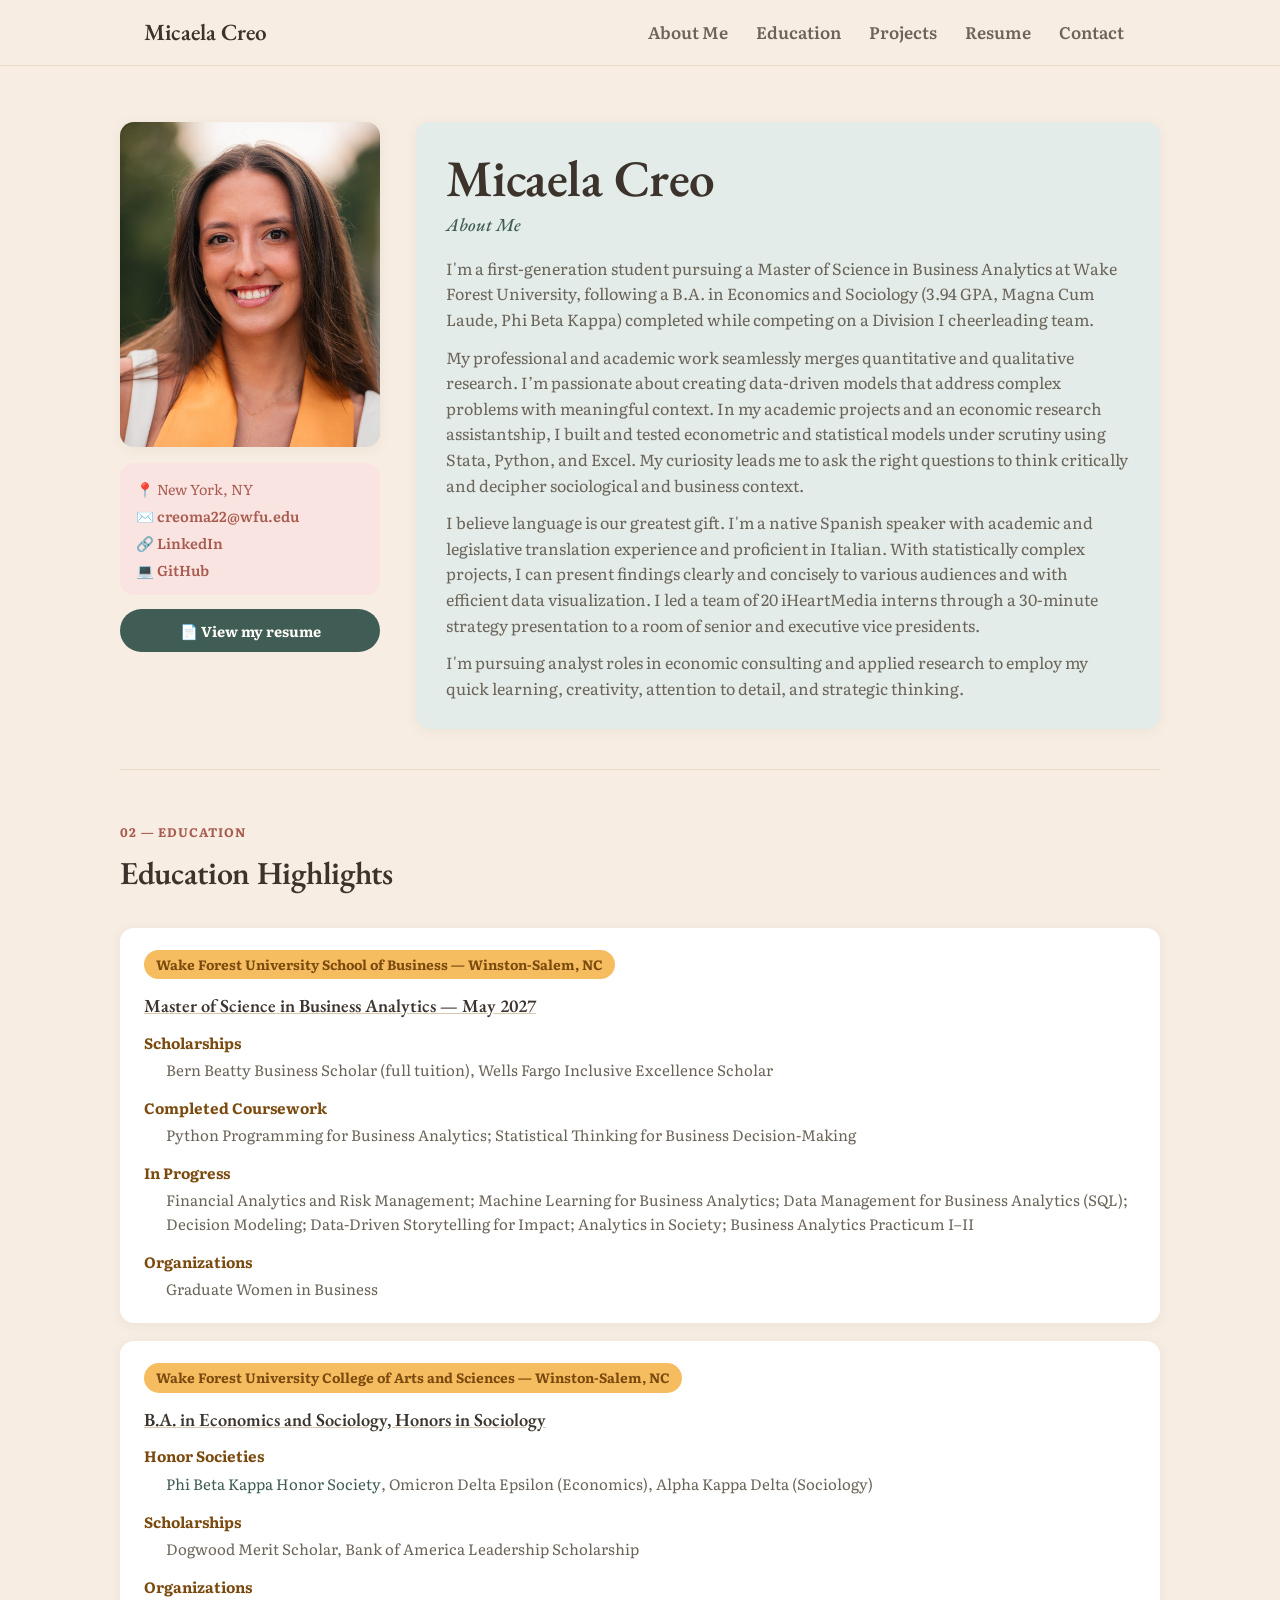
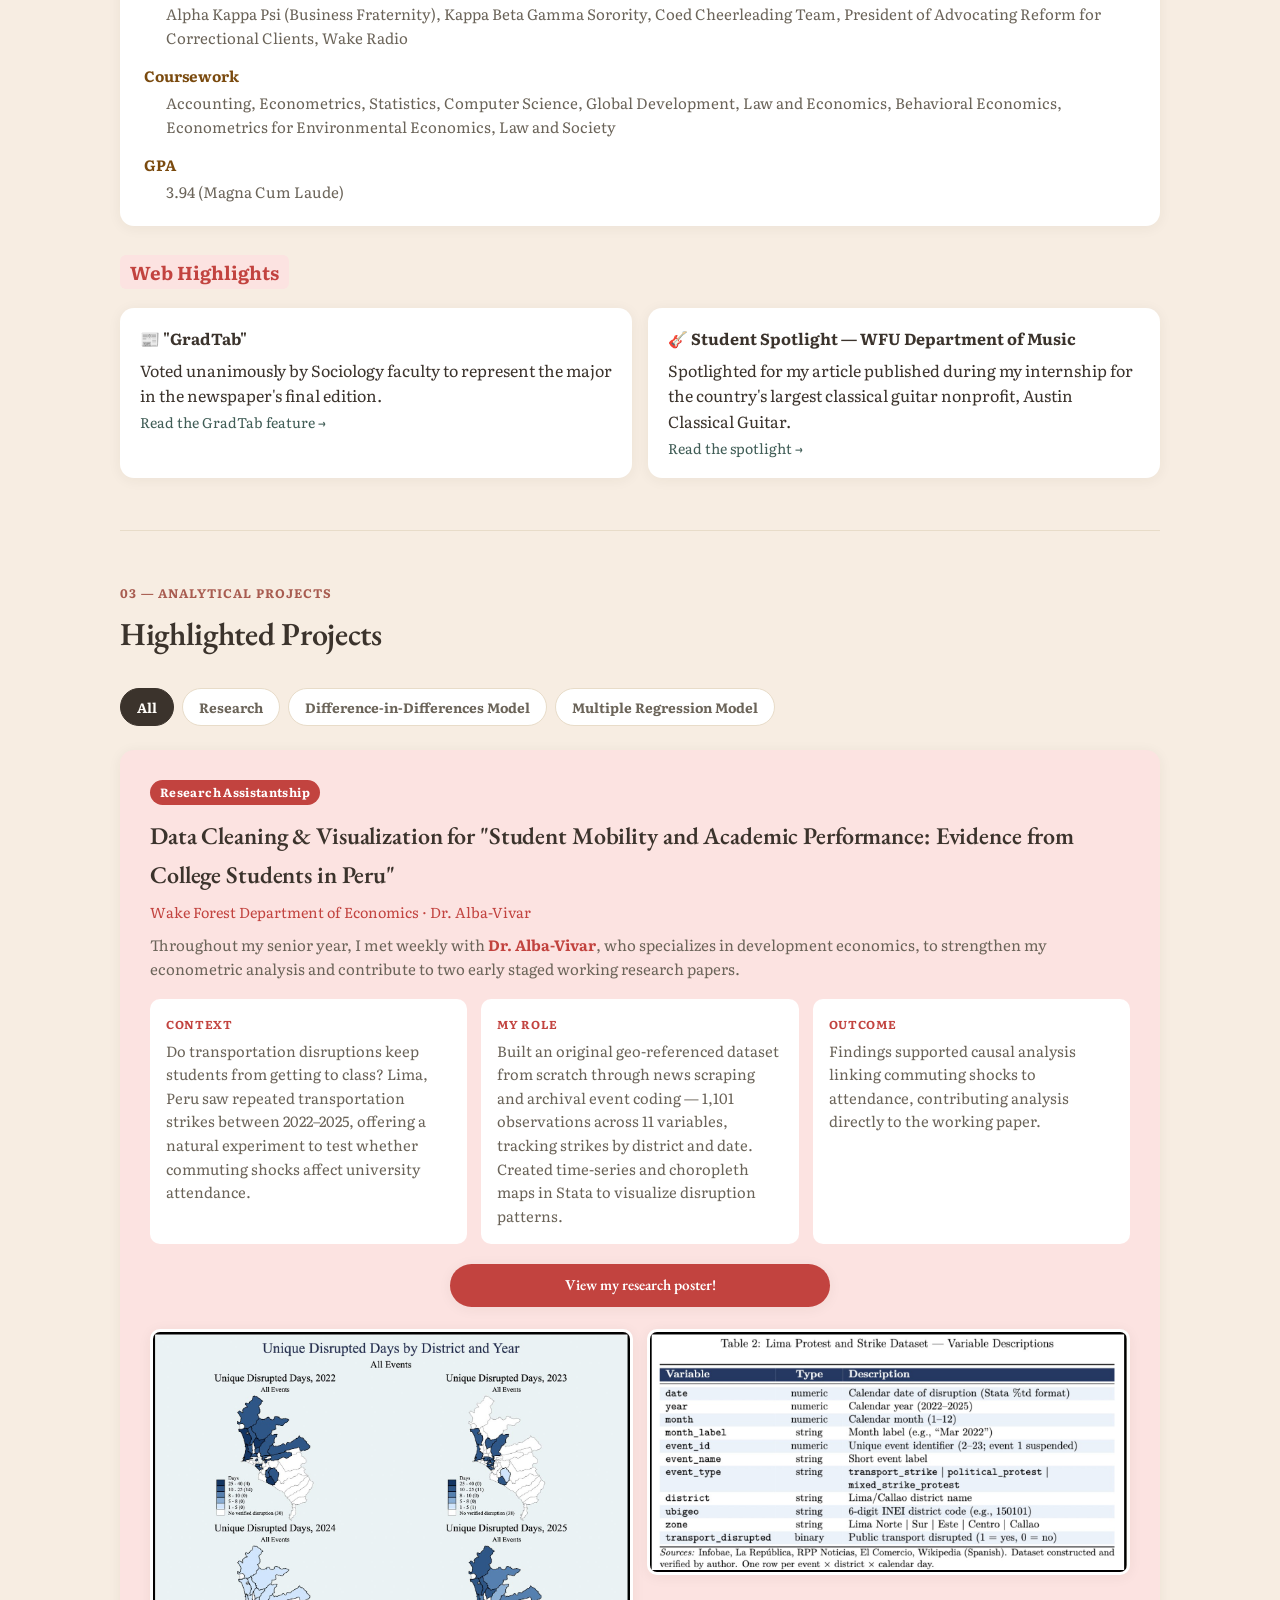
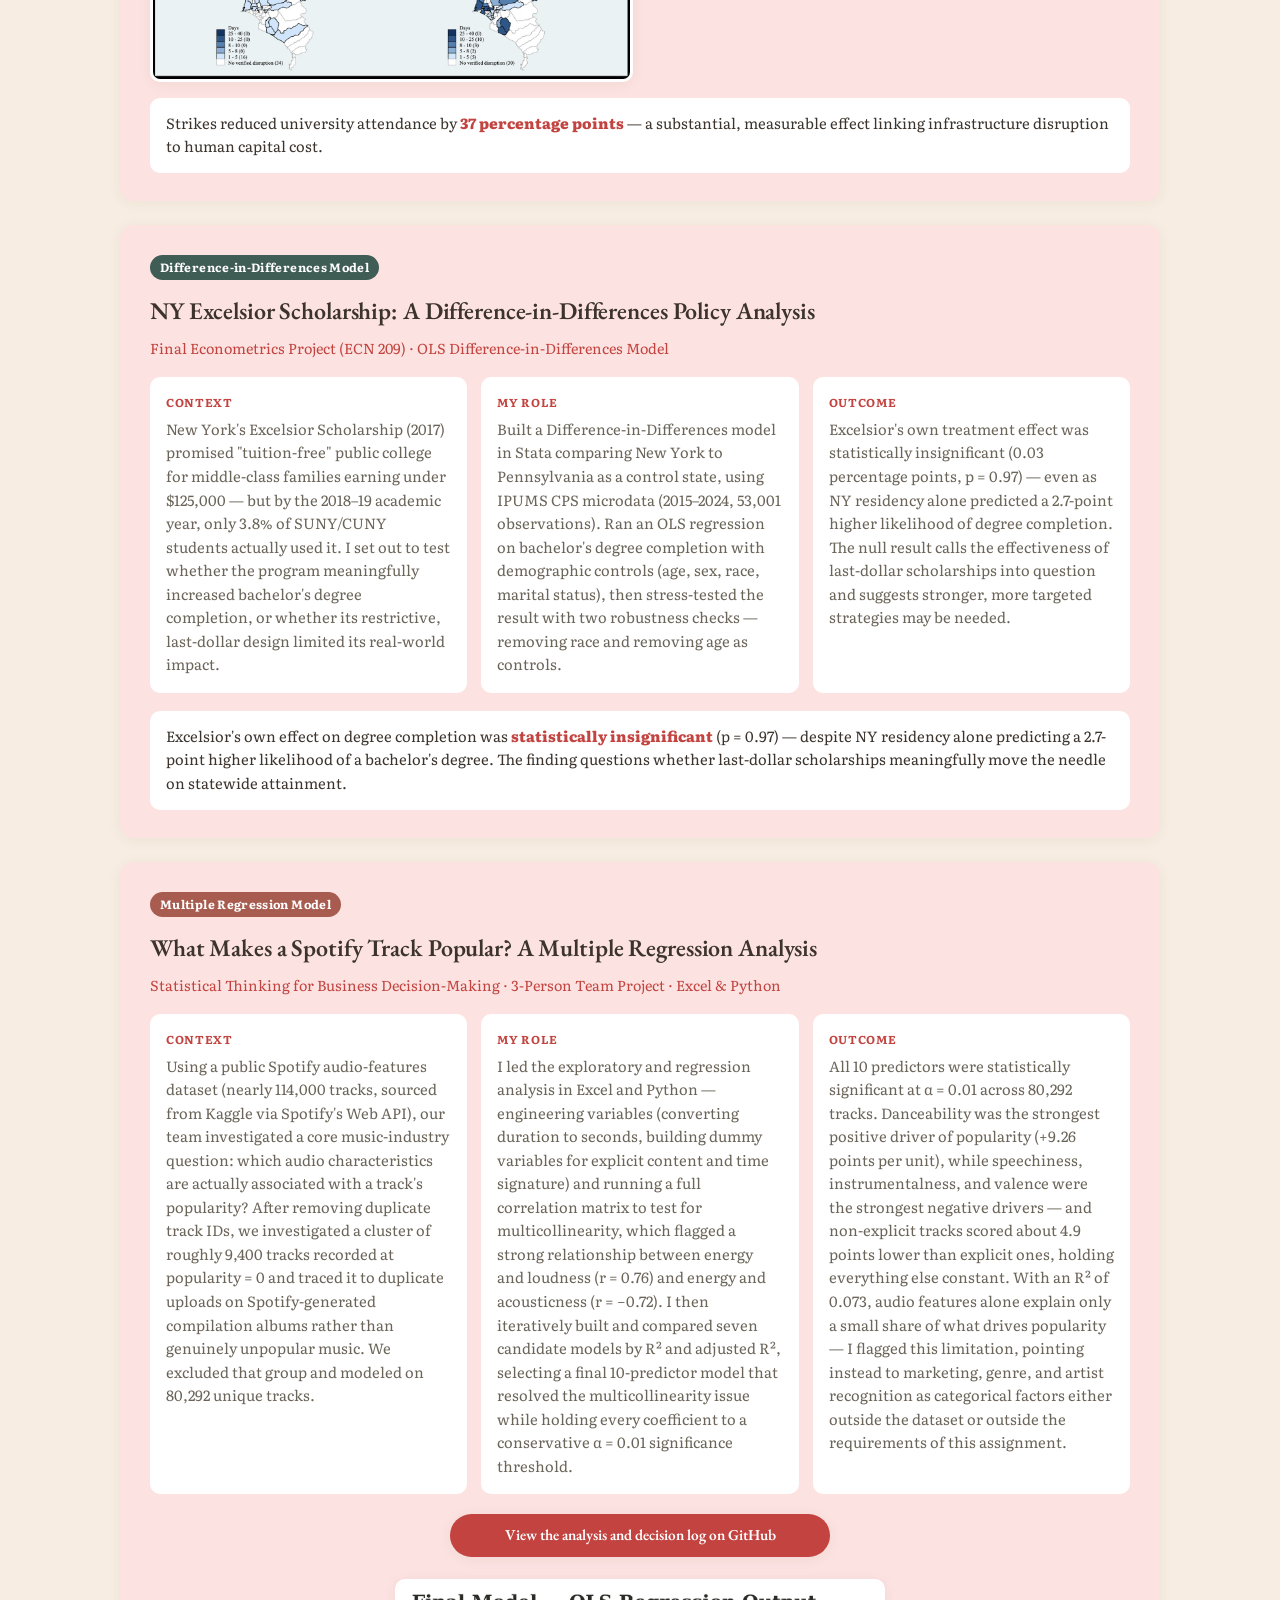
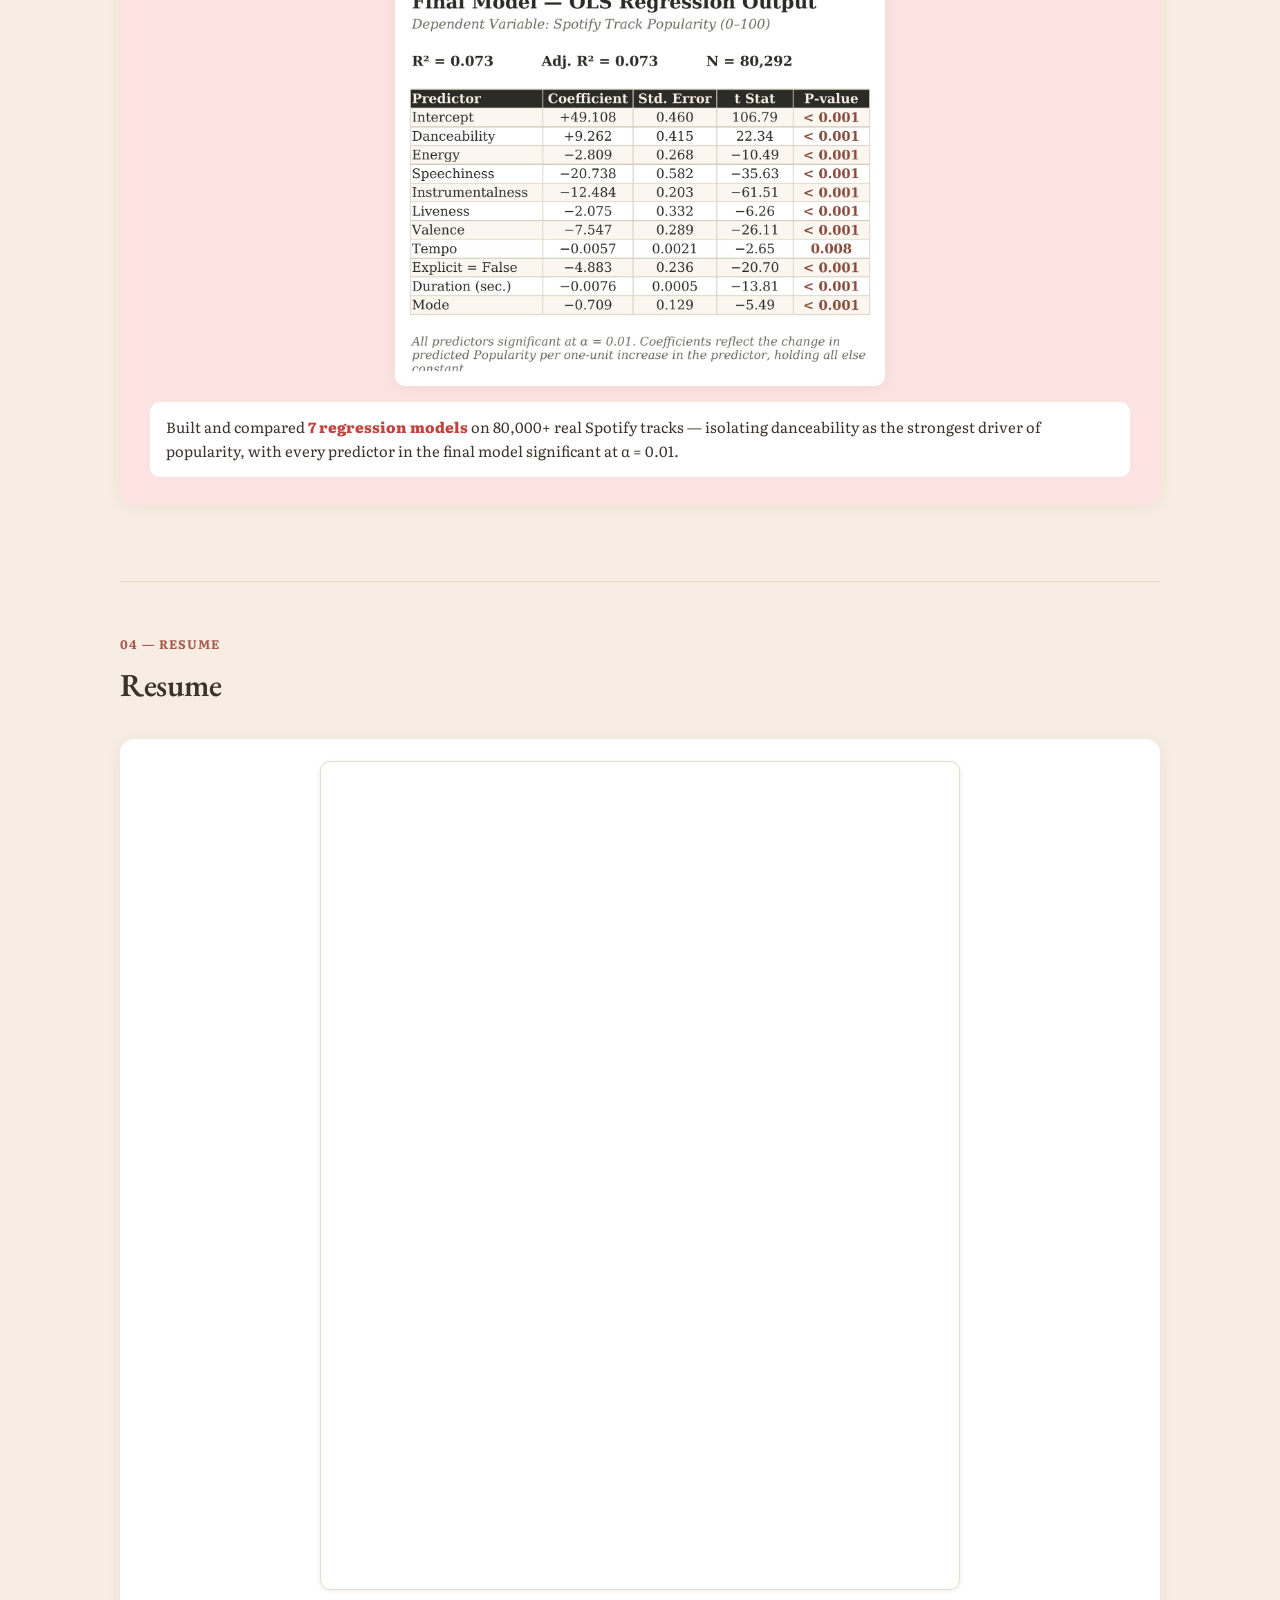
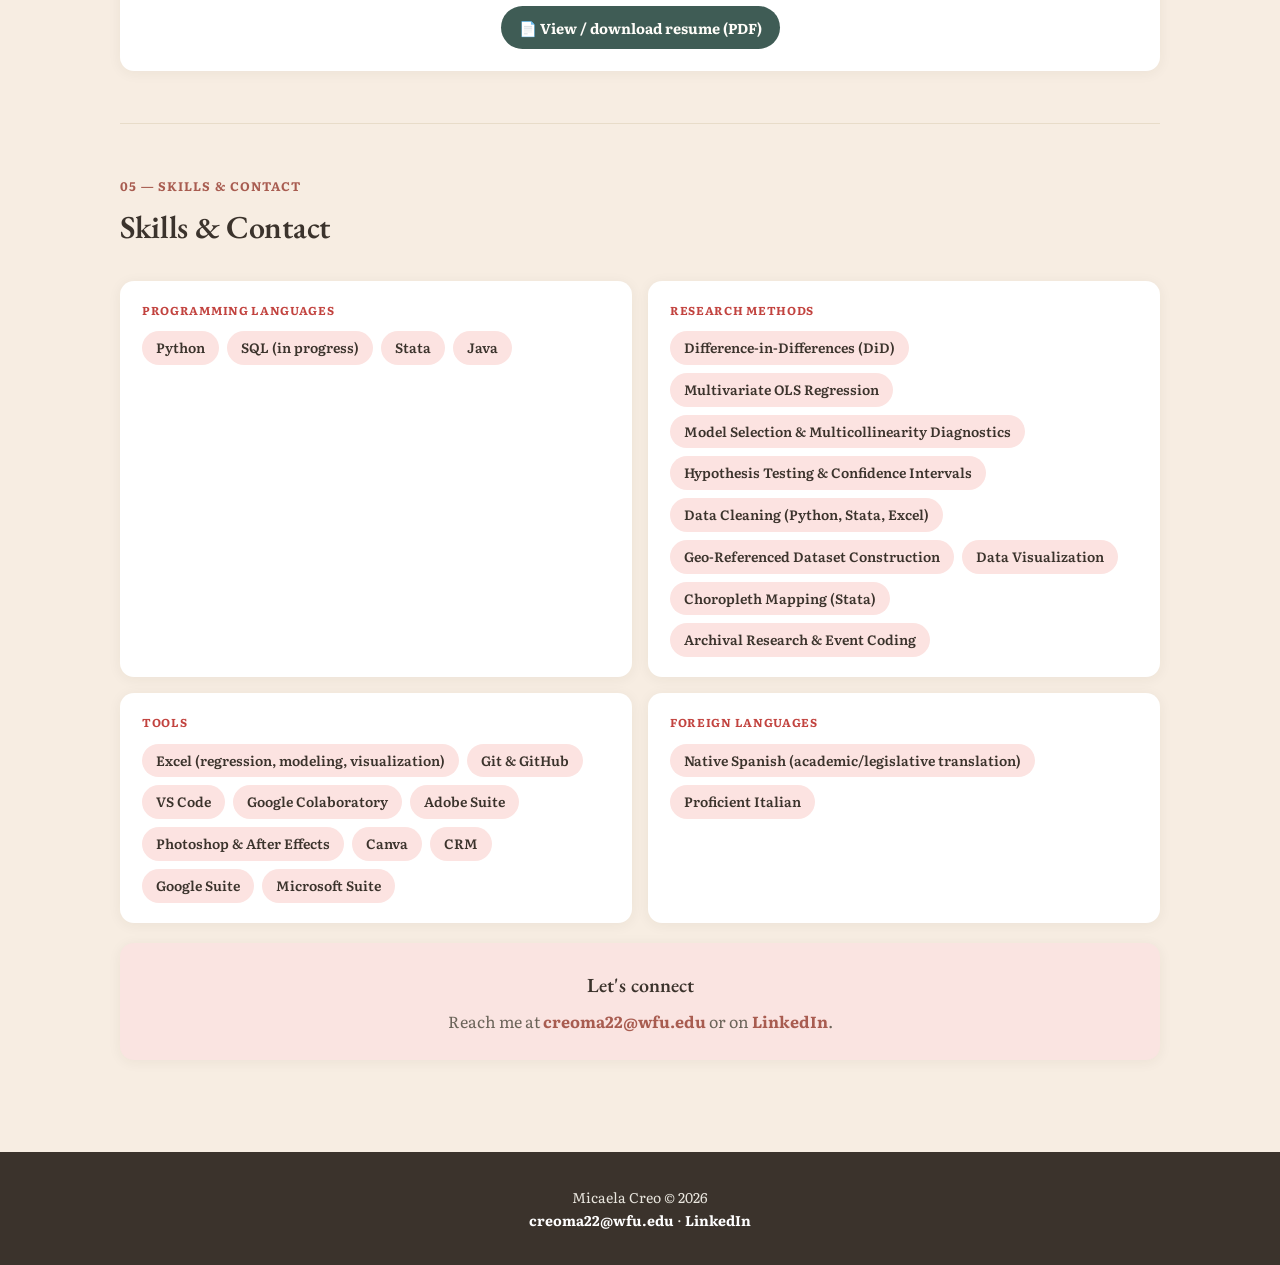
==== index.html @ d4302365 "Revise project  outputs from index.html" ====
<!DOCTYPE html>
<html lang="en">
<head>
<meta charset="UTF-8">
<meta name="viewport" content="width=device-width, initial-scale=1.0">
<title>Micaela Creo | Analytics and Research Portfolio</title>
<meta name="description" content="Micaela Creo — MSBA candidate at Wake Forest University. Economics, sociology, and data analytics.">
<link rel="preconnect" href="https://fonts.googleapis.com">
<link rel="preconnect" href="https://fonts.gstatic.com" crossorigin>
<link href="https://fonts.googleapis.com/css2?family=EB+Garamond:ital,wght@0,400;0,500;0,600;1,500&family=Literata:ital,opsz,wght@0,7..72,400;0,7..72,500;0,7..72,600;1,7..72,400&display=swap" rel="stylesheet">
<link rel="stylesheet" href="style.css">
</head>
<body>

<nav class="site-nav">
  <div class="nav-inner">
    <a href="#top" class="nav-brand">Micaela Creo</a>
    <button class="nav-toggle" id="navToggle" aria-label="Toggle menu">☰</button>
    <ul class="nav-links" id="navLinks">
      <li><a href="#about">About Me</a></li>
      <li><a href="#education">Education</a></li>
      <li><a href="#projects">Projects</a></li>
      <li><a href="#resume">Resume</a></li>
      <li><a href="#contact">Contact</a></li>
    </ul>
  </div>
</nav>

<header id="top" class="hero container">
  <div class="hero-grid">
    <div>
      <div class="hero-photo-wrap">
        <img class="hero-photo" src="assets/headshot-sm.jpg" alt="Micaela Creo">
      </div>
      <div class="hero-contact">
        <div>📍 New York, NY</div>
        <div>✉️ <a href="mailto:creoma22@wfu.edu">creoma22@wfu.edu</a></div>
        <div>🔗 <a href="https://www.linkedin.com/in/micaela-creo-9766a9268/" target="_blank" rel="noopener">LinkedIn</a></div>
<div>💻 <a href="https://github.com/mica-creo" target="_blank" rel="noopener">GitHub</a></div>
      </div>
      <a class="resume-btn" href="https://drive.google.com/file/d/1WmHheZR5WpDYzryVzxVVawSh9KjDfaHu/view?usp=sharing" target="_blank" rel="noopener">📄 View my resume</a>
    </div>

    <div id="about" class="about-callout reveal">
      <h1>Micaela Creo</h1>
      <div class="tagline">About Me</div>
      <p>I'm a first-generation student pursuing a Master of Science in Business Analytics at Wake Forest University, following a B.A. in Economics and Sociology (3.94 GPA, Magna Cum Laude, Phi Beta Kappa) completed while competing on a Division I cheerleading team.</p>
      <p>My professional and academic work seamlessly merges quantitative and qualitative research. I’m passionate about creating data-driven models that address complex problems with meaningful context. In my academic projects and an economic research assistantship,
I built and tested econometric and statistical models under scrutiny using Stata, Python, and Excel. My curiosity leads me to ask the right questions to think critically and decipher sociological and business context.</p>
      <p>I believe language is our greatest gift. I'm a native Spanish speaker with academic and legislative translation experience and proficient in Italian. With statistically complex projects, I can present findings clearly and concisely to various audiences and with efficient data visualization. I led a team of 20 iHeartMedia interns through a 30-minute strategy presentation to a room of senior and executive vice presidents.</p>
      <p>I'm pursuing analyst roles in economic consulting and applied research to employ my quick learning, creativity, attention to detail, and strategic thinking.</p>
    </div>
  </div>

</header>

<section id="education" class="page-section container reveal">
  <div class="section-eyebrow">02 — Education</div>
  <h2 class="section-title">Education Highlights</h2>

  <div class="edu-card">
    <span class="school">Wake Forest University School of Business — Winston-Salem, NC</span>
    <h4>Master of Science in Business Analytics — May 2027</h4>
    <div class="edu-detail">
      <div class="edu-label">Scholarships</div>
      <div class="edu-value">Bern Beatty Business Scholar (full tuition), Wells Fargo Inclusive Excellence Scholar</div>
    </div>
    <div class="edu-detail">
      <div class="edu-label">Completed Coursework</div>
      <div class="edu-value">Python Programming for Business Analytics; Statistical Thinking for Business Decision-Making</div>
</div>
<div class="edu-detail">
<div class="edu-label">In Progress</div>
<div class="edu-value">Financial Analytics and Risk Management; Machine Learning for Business Analytics; Data Management for Business Analytics (SQL); Decision Modeling; Data-Driven Storytelling for Impact; Analytics in Society; Business Analytics Practicum I–II</div>
    </div>
  <div class="edu-detail">
<div class="edu-label">Organizations</div>
<div class="edu-value">Graduate Women in Business</div>
</div>
  </div>

  <div class="edu-card">
    <span class="school">Wake Forest University College of Arts and Sciences — Winston-Salem, NC</span>
    <h4>B.A. in Economics and Sociology, Honors in Sociology</h4>
    <div class="edu-detail">
      <div class="edu-label">Honor Societies</div>
      <div class="edu-value">
        <a class="preview-link" href="https://en.wikipedia.org/wiki/Phi_Beta_Kappa" target="_blank" rel="noopener">Phi Beta Kappa Honor Society<span class="preview-thumb"><img src="assets/phi-beta-kappa-sm.jpg" alt="Micaela holding her Phi Beta Kappa certificate at Wake Forest's Hall of Fame"></span></a>, Omicron Delta Epsilon (Economics), Alpha Kappa Delta (Sociology)
      </div>
    </div>
    <div class="edu-detail">
      <div class="edu-label">Scholarships</div>
      <div class="edu-value">Dogwood Merit Scholar, Bank of America Leadership Scholarship</div>
    </div>
    <div class="edu-detail">
      <div class="edu-label">Organizations</div>
      <div class="edu-value">Alpha Kappa Psi (Business Fraternity), Kappa Beta Gamma Sorority, Coed Cheerleading Team, President of Advocating Reform for Correctional Clients, Wake Radio</div>
    </div>
    <div class="edu-detail">
      <div class="edu-label">Coursework</div>
      <div class="edu-value">Accounting, Econometrics, Statistics, Computer Science, Global Development, Law and Economics, Behavioral Economics, Econometrics for Environmental Economics, Law and Society</div>
    </div>
    <div class="edu-detail">
      <div class="edu-label">GPA</div>
      <div class="edu-value">3.94 (Magna Cum Laude)</div>
    </div>
  </div>

  <h3 style="margin-top:32px;"><span style="background:var(--red-bg); color:var(--red-text); padding:3px 10px; border-radius:6px;">Web Highlights</span></h3>
  <div class="press-grid">
    <div class="press-card">
      <strong>📰 "GradTab"</strong>
      Voted unanimously by Sociology faculty to represent the major in the newspaper's final edition.
      <div><a class="preview-link" href="https://wfuogb.com/29852/special-publications/grad-tab/graduation-tabloid-2026-grad-tab/sociology-micaela-creo/" target="_blank" rel="noopener">Read the GradTab feature →<span class="preview-thumb"><img src="https://wfuogb.com/wp-content/uploads/2026/05/Micaela-Creo.jpg" alt="Micaela Creo's photo from the GradTab sociology feature"></span></a></div>
    </div>
    <div class="press-card">
      <strong>🎸 Student Spotlight — WFU Department of Music</strong>
      Spotlighted for my article published during my internship for the country's largest classical guitar nonprofit, Austin Classical Guitar.
      <div><a href="https://music.wfu.edu/2024/08/student-spotlight-micaela-creo-internship-with-austin-classical-guitar/" target="_blank" rel="noopener">Read the spotlight →</a></div>
    </div>
  </div>
</section>

<section id="projects" class="page-section container reveal">
  <div class="section-eyebrow">03 — Analytical Projects</div>
  <h2 class="section-title">Highlighted Projects</h2>

  <div class="filter-pills" role="group" aria-label="Filter projects by category">
    <button class="pill active" data-filter="all">All</button>
    <button class="pill" data-filter="research">Research</button>
    <button class="pill" data-filter="class">Difference-in-Differences Model</button>
    <button class="pill" data-filter="regression">Multiple Regression Model</button>
  </div>

  <!-- FEATURED / COMPLETE PROJECT -->
  <div class="project-featured proj-card" data-category="research">
    <span class="project-tag">Research Assistantship</span>
    <h3>Data Cleaning &amp; Visualization for "Student Mobility and Academic Performance: Evidence from College Students in Peru"</h3>
    <div class="proj-sub">Wake Forest Department of Economics · Dr. Alba-Vivar</div>
    <p class="proj-body">Throughout my senior year, I met weekly with <a class="preview-link preview-link--grow" href="https://fabiolaalbavivar.com/team/" target="_blank" rel="noopener">Dr. Alba-Vivar<span class="preview-thumb preview-thumb--wide"><img src="assets/alba-vivar-team-sm.jpg" alt="Preview of Dr. Alba-Vivar's research team page"></span></a>, who specializes in development economics, to strengthen my econometric analysis and contribute to two early staged working research papers.</p>

    <div class="psa-grid">
      <div class="psa-card">
        <div class="psa-label">Context</div>
        <p>Do transportation disruptions keep students from getting to class? Lima, Peru saw repeated transportation strikes between 2022–2025, offering a natural experiment to test whether commuting shocks affect university attendance.</p>
      </div>
      <div class="psa-card">
        <div class="psa-label">My Role</div>
        <p>Built an original geo-referenced dataset from scratch through news scraping and archival event coding — 1,101 observations across 11 variables, tracking strikes by district and date. Created time-series and choropleth maps in Stata to visualize disruption patterns.</p>
      </div>
      <div class="psa-card">
        <div class="psa-label">Outcome</div>
        <p>Findings supported causal analysis linking commuting shocks to attendance, contributing analysis directly to the working paper.</p>
      </div>
    </div>

    <div class="poster-btn-wrap">
      <a class="poster-btn" href="assets/research-poster-sm.jpg" target="_blank" rel="noopener">
        View my research poster!
        <span class="poster-preview"><img src="assets/research-poster-sm.jpg" alt="Preview of research poster: College Student Mobility and Academic Performance"></span>
      </a>
    </div>

    <div class="proj-images">
      <img src="assets/research_1-sm.jpg" alt="Choropleth maps showing unique disrupted days by Lima district and year, 2022–2025">
      <img src="assets/research_2-sm.jpg" alt="Table of variable descriptions for the Lima protest and strike dataset">
    </div>

    <div class="proj-outcome">
      Strikes reduced university attendance by <span class="num">37 percentage points</span> — a substantial, measurable effect linking infrastructure disruption to human capital cost.
    </div>
  </div>

  <div class="project-featured proj-card" data-category="class">
    <span class="project-tag" style="background:var(--blue-text);">Difference-in-Differences Model</span>
    <h3>NY Excelsior Scholarship: A Difference-in-Differences Policy Analysis</h3>
    <div class="proj-sub">Final Econometrics Project (ECN 209) · OLS Difference-in-Differences Model</div>

    <div class="psa-grid">
      <div class="psa-card">
        <div class="psa-label">Context</div>
        <p>New York's Excelsior Scholarship (2017) promised "tuition-free" public college for middle-class families earning under $125,000 — but by the 2018–19 academic year, only 3.8% of SUNY/CUNY students actually used it. I set out to test whether the program meaningfully increased bachelor's degree completion, or whether its restrictive, last-dollar design limited its real-world impact.</p>
      </div>
      <div class="psa-card">
        <div class="psa-label">My Role</div>
        <p>Built a Difference-in-Differences model in Stata comparing New York to Pennsylvania as a control state, using IPUMS CPS microdata (2015–2024, 53,001 observations). Ran an OLS regression on bachelor's degree completion with demographic controls (age, sex, race, marital status), then stress-tested the result with two robustness checks — removing race and removing age as controls.</p>
      </div>
      <div class="psa-card">
        <div class="psa-label">Outcome</div>
        <p>Excelsior's own treatment effect was statistically insignificant (0.03 percentage points, p = 0.97) — even as NY residency alone predicted a 2.7-point higher likelihood of degree completion. The null result calls the effectiveness of last-dollar scholarships into question and suggests stronger, more targeted strategies may be needed.</p>
      </div>
    </div>


    <div class="proj-outcome">
      Excelsior's own effect on degree completion was <span class="num">statistically insignificant</span> (p = 0.97) — despite NY residency alone predicting a 2.7-point higher likelihood of a bachelor's degree. The finding questions whether last-dollar scholarships meaningfully move the needle on statewide attainment.
    </div>
  </div>

  <div class="project-featured proj-card" data-category="regression">
    <span class="project-tag" style="background:var(--orange-text);">Multiple Regression Model</span>
    <h3>What Makes a Spotify Track Popular? A Multiple Regression Analysis</h3>
    <div class="proj-sub">Statistical Thinking for Business Decision-Making · 3-Person Team Project · Excel &amp; Python</div>

    <div class="psa-grid">
      <div class="psa-card">
        <div class="psa-label">Context</div>
        <p>Using a public Spotify audio-features dataset (nearly 114,000 tracks, sourced from Kaggle via Spotify's Web API), our team investigated a core music-industry question: which audio characteristics are actually associated with a track's popularity? After removing duplicate track IDs, we investigated a cluster of roughly 9,400 tracks recorded at popularity = 0 and traced it to duplicate uploads on Spotify-generated compilation albums rather than genuinely unpopular music. We excluded that group and modeled on 80,292 unique tracks.</p>
      </div>
      <div class="psa-card">
        <div class="psa-label">My Role</div>
        <p>I led the exploratory and regression analysis in Excel and Python — engineering variables (converting duration to seconds, building dummy variables for explicit content and time signature) and running a full correlation matrix to test for multicollinearity, which flagged a strong relationship between energy and loudness (r = 0.76) and energy and acousticness (r = −0.72). I then iteratively built and compared seven candidate models by R² and adjusted R², selecting a final 10-predictor model that resolved the multicollinearity issue while holding every coefficient to a conservative α = 0.01 significance threshold.</p>
      </div>
      <div class="psa-card">
        <div class="psa-label">Outcome</div>
        <p>All 10 predictors were statistically significant at α = 0.01 across 80,292 tracks. Danceability was the strongest positive driver of popularity (+9.26 points per unit), while speechiness, instrumentalness, and valence were the strongest negative drivers — and non-explicit tracks scored about 4.9 points lower than explicit ones, holding everything else constant. With an R² of 0.073, audio features alone explain only a small share of what drives popularity — I flagged this limitation, pointing instead to marketing, genre, and artist recognition as categorical factors either outside the dataset or outside the requirements of this assignment.</p>
      </div>
    </div>

    <div class="poster-btn-wrap">
<a class="poster-btn" href="https://github.com/mica-creo/spotifytracks-analytics-project" target="_blank" rel="noopener">View the analysis and decision log on GitHub</a>
</div>
    <div class="proj-images proj-images--single">
      <img src="assets/spotify-regression-table.jpg" alt="OLS regression summary output table for the final Spotify popularity model, showing coefficients, standard errors, t-statistics, and p-values for all ten predictors">
    </div>

    <div class="proj-outcome">
      Built and compared <span class="num">7 regression models</span> on 80,000+ real Spotify tracks — isolating danceability as the strongest driver of popularity, with every predictor in the final model significant at α = 0.01.
    </div>
  </div>
</section>

<section id="resume" class="page-section container reveal">
  <div class="section-eyebrow">04 — Resume</div>
  <h2 class="section-title">Resume</h2>
  <div class="resume-preview-card">
    <div class="resume-frame">
      <iframe src="https://drive.google.com/file/d/1WmHheZR5WpDYzryVzxVVawSh9KjDfaHu/preview" title="Micaela Creo — Resume Preview" allow="autoplay"></iframe>
    </div>
    <a class="resume-btn" style="width:auto; display:inline-block; margin-top:16px;" href="https://drive.google.com/file/d/1WmHheZR5WpDYzryVzxVVawSh9KjDfaHu/view?usp=sharing" target="_blank" rel="noopener">📄 View / download resume (PDF)</a>
  </div>
</section>

<section id="contact" class="page-section container reveal">
  <div class="section-eyebrow">05 — Skills &amp; Contact</div>
  <h2 class="section-title">Skills &amp; Contact</h2>
  <div class="skills-grid">
    <div class="skill-group">
      <div class="skill-group-label">Programming Languages</div>
      <div class="skill-tags">
        <span class="skill-tag">Python</span>
        <span class="skill-tag">SQL (in progress)</span>
        <span class="skill-tag">Stata</span>
        <span class="skill-tag">Java</span>
      </div>
    </div>
    <div class="skill-group">
      <div class="skill-group-label">Research Methods</div>
      <div class="skill-tags">
        <span class="skill-tag">Difference-in-Differences (DiD)</span>
        <span class="skill-tag">Multivariate OLS Regression</span>
        <span class="skill-tag">Model Selection &amp; Multicollinearity Diagnostics</span>
        <span class="skill-tag">Hypothesis Testing &amp; Confidence Intervals</span>
        <span class="skill-tag">Data Cleaning (Python, Stata, Excel)</span>
        <span class="skill-tag">Geo-Referenced Dataset Construction</span>
        <span class="skill-tag">Data Visualization</span>
        <span class="skill-tag">Choropleth Mapping (Stata)</span>
        <span class="skill-tag">Archival Research &amp; Event Coding</span>
      </div>
    </div>
    <div class="skill-group">
      <div class="skill-group-label">Tools</div>
      <div class="skill-tags">
        <span class="skill-tag">Excel (regression, modeling, visualization)</span>
        <span class="skill-tag">Git &amp; GitHub</span>
        <span class="skill-tag">VS Code</span>
        <span class="skill-tag">Google Colaboratory</span>
        <span class="skill-tag">Adobe Suite</span>
        <span class="skill-tag">Photoshop &amp; After Effects</span>
        <span class="skill-tag">Canva</span>
        <span class="skill-tag">CRM</span>
        <span class="skill-tag">Google Suite</span>
        <span class="skill-tag">Microsoft Suite</span>
      </div>
    </div>
    <div class="skill-group">
      <div class="skill-group-label">Foreign Languages</div>
      <div class="skill-tags">
        <span class="skill-tag">Native Spanish (academic/legislative translation)</span>
        <span class="skill-tag">Proficient Italian</span>
      </div>
    </div>
  </div>

  <div class="contact-card">
    <h3>Let's connect</h3>
    <p>Reach me at <a href="mailto:creoma22@wfu.edu">creoma22@wfu.edu</a> or on <a href="https://www.linkedin.com/in/micaela-creo-9766a9268/" target="_blank" rel="noopener">LinkedIn</a>.</p>
  </div>
</section>

<footer>
  <div class="container">
    Micaela Creo &copy; <span id="year"></span> 
    <br>
    <a href="mailto:creoma22@wfu.edu">creoma22@wfu.edu</a> · <a href="https://www.linkedin.com/in/micaela-creo-9766a9268/" target="_blank" rel="noopener">LinkedIn</a>
  </div>
</footer>

<script src="script.js"></script>
</body>
</html>
---- style.css ----
/* ===========================================================
   Micaela Creo — Portfolio Stylesheet
   Palette pulled directly from Notion's callout colors
   =========================================================== */

:root {
  /* Palette: gold #F6BD60 · cream #F7EDE2 · pink #F5CAC3 · sage #84A59D · coral #F28482 */
  --blue-bg: #e3ece9;   --blue-text: #3f5c55;    /* sage tint / sage-dark   -> About callout, links */
  --yellow-bg: #f6bd60; --yellow-text: #7a4a0e;  /* gold / gold-dark        -> WFU badge only */
  --pink-bg: #fae4e1;   --pink-text: #a85c50;    /* pink tint / rose-dark   -> hero contact, eyebrow, Contact card */
  --purple-bg: #fce3e1; --purple-text: #c2433f;  /* coral tint / coral-dark -> flagship project */
  --green-bg: #e3ece9;  --green-text: #3f5c55;   /* sage tint / sage-dark   -> Resume coming-soon card */
  --gray-bg: #ffffff;   --gray-text: #7a7268;    /* white cards / warm gray -> neutral surfaces */
  --red-bg: #fce3e1;    --red-text: #c2433f;     /* coral tint / coral-dark (spare) */
  --orange-bg: #fae4e1; --orange-text: #a85c50;  /* pink tint / rose-dark   -> Industry tag */

  --ink: #3b332c;
  --ink-soft: #6b6459;
  --paper: #f7ede2;
  --border: #e8dcc9;
  --shadow: 0 2px 14px rgba(43, 43, 40, 0.06);
  --shadow-hover: 0 10px 28px rgba(43, 43, 40, 0.12);
  --radius: 14px;
  --font-body: "Literata", Georgia, "Times New Roman", serif;
  --font-serif: "EB Garamond", Georgia, "Times New Roman", serif;
}

* { box-sizing: border-box; }

html { scroll-behavior: smooth; }

body {
  margin: 0;
  font-family: var(--font-body);
  color: var(--ink);
  background: var(--paper);
  line-height: 1.6;
}

img { max-width: 100%; display: block; }

a { color: var(--blue-text); text-decoration: none; }
a:hover { text-decoration: underline; }

.container {
  max-width: 1040px;
  margin: 0 auto;
  padding: 0 24px;
}

/* ---------- Nav ---------- */
.site-nav {
  position: sticky;
  top: 0;
  z-index: 100;
  background: rgba(247, 237, 226, 0.88);
  backdrop-filter: blur(8px);
  border-bottom: 1px solid var(--border);
}

.nav-inner {
  max-width: 1040px;
  margin: 0 auto;
  padding: 14px 24px;
  display: flex;
  align-items: center;
  justify-content: space-between;
  gap: 16px;
}

.nav-brand {
  font-family: var(--font-serif);
  font-weight: 600;
  font-size: 1.45rem;
  color: var(--ink);
  white-space: nowrap;
}

.nav-links {
  display: flex;
  gap: 4px;
  flex-wrap: wrap;
  list-style: none;
  margin: 0;
  padding: 0;
}

.nav-links a {
  color: var(--ink-soft);
  font-size: 1.05rem;
  font-weight: 600;
  padding: 7px 12px;
  border-radius: 999px;
  transition: background 0.15s ease, color 0.15s ease;
}

.nav-links a:hover {
  background: var(--gray-bg);
  color: var(--ink);
  text-decoration: none;
}

.nav-toggle {
  display: none;
  background: none;
  border: none;
  font-size: 1.4rem;
  cursor: pointer;
}

/* ---------- Hero ---------- */
.hero {
  padding: 56px 0 40px;
}

.hero-grid {
  display: grid;
  grid-template-columns: 260px 1fr;
  gap: 36px;
  align-items: start;
}

.hero-photo-wrap {
  position: relative;
}

.hero-photo {
  width: 100%;
  aspect-ratio: 4 / 5;
  border-radius: var(--radius);
  object-fit: cover;
  box-shadow: var(--shadow);
  background: var(--gray-bg);
}

.placeholder-box {
  display: flex;
  flex-direction: column;
  align-items: center;
  justify-content: center;
  text-align: center;
  gap: 6px;
  border: 2px dashed #d8c9ae;
  border-radius: var(--radius);
  background: var(--gray-bg);
  color: var(--gray-text);
  font-size: 0.85rem;
  padding: 20px;
}

.placeholder-box .ph-icon { font-size: 1.8rem; }

.hero-contact {
  background: var(--pink-bg);
  border-radius: var(--radius);
  padding: 14px 16px;
  margin-top: 16px;
  font-size: 0.9rem;
  color: var(--pink-text);
}

.hero-contact a { color: var(--pink-text); font-weight: 600; }
.hero-contact div { margin-bottom: 4px; }
.hero-contact div:last-child { margin-bottom: 0; }

.resume-btn {
  display: inline-block;
  margin-top: 14px;
  background: var(--blue-text);
  color: #fffdf9;
  padding: 10px 18px;
  border-radius: 999px;
  font-weight: 700;
  font-size: 0.9rem;
  text-align: center;
  width: 100%;
  transition: transform 0.15s ease, box-shadow 0.15s ease;
}

.resume-btn:hover {
  transform: translateY(-2px) scale(1.04);
  box-shadow: var(--shadow-hover);
  text-decoration: none;
}

.about-callout {
  background: var(--blue-bg);
  border-radius: var(--radius);
  padding: 28px 30px;
  box-shadow: var(--shadow);
}

.about-callout h1 {
  font-family: var(--font-serif);
  font-weight: 600;
  margin: 0 0 4px;
  font-size: 3.2rem;
  line-height: 1.1;
  letter-spacing: -0.01em;
  color: var(--ink);
}

.about-callout .tagline {
  font-family: var(--font-serif);
  font-style: italic;
  font-weight: 500;
  color: var(--blue-text);
  margin-bottom: 16px;
  font-size: 1.15rem;
}

.about-callout p { margin: 0 0 12px; color: var(--ink-soft); }
.about-callout p:last-child { margin-bottom: 0; }

/* ---------- Video ---------- */
.video-block {
  margin: 28px 0;
}

/* ---------- Section shell ---------- */
section.page-section {
  padding: 52px 0;
  border-top: 1px solid var(--border);
}

.section-eyebrow {
  text-transform: uppercase;
  letter-spacing: 0.08em;
  font-size: 0.78rem;
  font-weight: 700;
  color: var(--pink-text);
  margin-bottom: 6px;
}

.section-title {
  font-family: var(--font-serif);
  font-weight: 600;
  font-size: 2rem;
  letter-spacing: -0.01em;
  margin: 0 0 28px;
}

/* ---------- Education ---------- */
.edu-card {
  background: var(--gray-bg);
  border-radius: var(--radius);
  padding: 22px 24px;
  margin-bottom: 18px;
  box-shadow: var(--shadow);
}

.edu-card .school {
  background: var(--yellow-bg);
  color: var(--yellow-text);
  display: inline-block;
  padding: 4px 12px;
  border-radius: 999px;
  font-weight: 700;
  font-size: 0.85rem;
  margin-bottom: 12px;
}

.edu-card h4 {
  font-family: var(--font-serif);
  font-weight: 600;
  font-size: 1.15rem;
  margin: 0 0 10px;
  text-decoration: underline;
  text-decoration-color: #d8c9ae;
}

.edu-detail { margin-bottom: 14px; font-size: 0.94rem; }
.edu-detail:last-child { margin-bottom: 0; }
.edu-label { color: var(--yellow-text); font-weight: 700; margin-bottom: 3px; }
.edu-value { padding-left: 22px; color: var(--ink-soft); }

/* ---------- Reusable hover-preview links (Phi Beta Kappa, GradTab) ---------- */
.preview-link {
  position: relative;
  display: inline-block;
}

.preview-thumb {
  position: absolute;
  bottom: calc(100% + 10px);
  left: 50%;
  width: 160px;
  border-radius: 8px;
  overflow: hidden;
  border: 3px solid #fff;
  box-shadow: var(--shadow-hover);
  opacity: 0;
  pointer-events: none;
  transform: translateX(-50%) translateY(8px) scale(0.96);
  transition: opacity 0.2s ease, transform 0.2s ease;
  z-index: 30;
}

.preview-thumb img { width: 100%; display: block; }

.preview-link:hover .preview-thumb {
  opacity: 1;
  transform: translateX(-50%) translateY(0) scale(1);
}

.preview-link--grow {
  font-weight: 700;
  color: var(--purple-text);
  transition: transform 0.2s ease;
}

.preview-link--grow:hover { transform: scale(1.04); }

.preview-thumb--wide { width: 260px; }

.press-grid {
  display: grid;
  grid-template-columns: repeat(2, 1fr);
  gap: 16px;
  margin-top: 20px;
}

.press-card {
  background: var(--gray-bg);
  border-radius: var(--radius);
  padding: 18px 20px;
  box-shadow: var(--shadow);
  transition: transform 0.15s ease, box-shadow 0.15s ease;
}

.press-card:hover { transform: translateY(-3px); box-shadow: var(--shadow-hover); }
.press-card strong { display: block; margin-bottom: 6px; }
.press-card a { font-size: 0.88rem; }

/* ---------- Projects ---------- */
.filter-pills {
  display: flex;
  gap: 8px;
  flex-wrap: wrap;
  margin-bottom: 24px;
}

.pill {
  font-family: inherit;
  font-size: 0.85rem;
  font-weight: 700;
  padding: 8px 16px;
  border-radius: 999px;
  border: 1.5px solid var(--border);
  background: #fff;
  color: var(--ink-soft);
  cursor: pointer;
  transition: background 0.15s ease, color 0.15s ease, border-color 0.15s ease, transform 0.15s ease;
}

.pill:hover { border-color: var(--purple-text); color: var(--purple-text); transform: scale(1.06); }

.pill.active {
  background: var(--ink);
  border-color: var(--ink);
  color: #fffdf9;
}

.proj-card { transition: opacity 0.25s ease, transform 0.25s ease; }
.proj-card.is-hidden { display: none; }

.proj-card.is-placeholder { opacity: 0.92; }

.fill-in {
  color: var(--gray-text);
  font-style: italic;
}

.project-featured {
  background: var(--purple-bg);
  border-radius: var(--radius);
  padding: 28px 30px;
  box-shadow: var(--shadow);
  margin-bottom: 24px;
}

.project-tag {
  display: inline-block;
  background: var(--purple-text);
  color: #fff;
  font-size: 0.75rem;
  font-weight: 700;
  padding: 3px 10px;
  border-radius: 999px;
  margin-bottom: 12px;
  letter-spacing: 0.03em;
}

.project-featured .coming-soon {
  display: inline-block;
  background: var(--purple-text);
  color: #fff;
  font-size: 0.68rem;
  font-weight: 700;
  padding: 3px 10px;
  border-radius: 999px;
  margin: 0 8px 12px 0;
  letter-spacing: 0.05em;
  vertical-align: middle;
}

.project-featured h3 {
  font-family: var(--font-serif);
  font-weight: 600;
  margin: 0 0 6px;
  font-size: 1.5rem;
  letter-spacing: -0.005em;
}
.project-featured .proj-sub { color: var(--purple-text); font-size: 0.9rem; margin-bottom: 10px; }
.project-featured .proj-body { font-size: 0.94rem; color: var(--ink-soft); margin: 0 0 18px; }

.psa-grid {
  display: grid;
  grid-template-columns: repeat(3, 1fr);
  gap: 14px;
  margin: 18px 0;
}

.psa-card {
  background: #fff;
  border-radius: 10px;
  padding: 16px;
}

.psa-card .psa-label {
  font-size: 0.72rem;
  text-transform: uppercase;
  letter-spacing: 0.06em;
  font-weight: 700;
  color: var(--purple-text);
  margin-bottom: 6px;
}

.psa-card p { margin: 0; font-size: 0.92rem; color: var(--ink-soft); }

.proj-images {
  display: grid;
  grid-template-columns: 1fr 1fr;
  gap: 14px;
  margin-top: 18px;
}

.proj-images.proj-images--single { grid-template-columns: 1fr; }
.proj-images.proj-images--single img {
  width: 50%;
  margin: 0 auto;
  display: block;
}

.img-placeholder {
  aspect-ratio: 4 / 3;
  border: 2px dashed #eeb3af;
  border-radius: 10px;
  background: #ffffffaa;
  display: flex;
  align-items: center;
  justify-content: center;
  text-align: center;
  color: var(--purple-text);
  font-size: 0.85rem;
  padding: 14px;
}

.proj-images img {
  width: 100%;
  border-radius: 10px;
  border: 3px solid #fff;
  box-shadow: var(--shadow);
  object-fit: cover;
  cursor: zoom-in;
  transition: transform 0.2s ease, box-shadow 0.2s ease;
}

.proj-images img:hover {
  transform: scale(1.03);
  box-shadow: var(--shadow-hover);
}

/* ---------- Research poster button ---------- */
.poster-btn-wrap {
  display: flex;
  justify-content: center;
  margin: 20px 0 22px;
}

.poster-btn {
  position: relative;
  display: inline-flex;
  align-items: center;
  justify-content: center;
  gap: 8px;
  width: 100%;
  max-width: 380px;
  padding: 9px 20px;
  border-radius: 999px;
  background: var(--purple-text);
  color: #fff;
  font-family: var(--font-serif);
  font-weight: 600;
  font-size: 0.95rem;
  text-align: center;
  text-decoration: none;
  box-shadow: var(--shadow);
  transition: transform 0.2s ease, box-shadow 0.2s ease;
}

.poster-btn:hover {
  transform: scale(1.06);
  box-shadow: var(--shadow-hover);
  text-decoration: none;
}

.yt-icon { flex-shrink: 0; }

.poster-preview {
  position: absolute;
  bottom: calc(100% + 14px);
  left: 50%;
  width: 260px;
  border-radius: 10px;
  overflow: hidden;
  border: 3px solid #fff;
  box-shadow: var(--shadow-hover);
  opacity: 0;
  pointer-events: none;
  transform: translateX(-50%) translateY(8px) scale(0.96);
  transition: opacity 0.2s ease, transform 0.2s ease;
  z-index: 20;
}

.poster-preview img { width: 100%; display: block; }

.poster-btn:hover .poster-preview {
  opacity: 1;
  transform: translateX(-50%) translateY(0) scale(1);
}

.proj-outcome {
  margin-top: 16px;
  background: #fff;
  border-radius: 10px;
  padding: 14px 16px;
  font-size: 0.92rem;
}

.proj-outcome .num { font-weight: 800; color: var(--purple-text); }

/* Placeholder project cards */
.proj-placeholder-grid {
  display: grid;
  grid-template-columns: repeat(2, 1fr);
  gap: 16px;
}

.proj-placeholder {
  border-radius: var(--radius);
  padding: 22px 22px 20px;
  box-shadow: var(--shadow);
  position: relative;
  overflow: hidden;
  transition: transform 0.15s ease, box-shadow 0.15s ease;
}

.proj-placeholder:hover { transform: translateY(-3px); box-shadow: var(--shadow-hover); }
.proj-placeholder.nyx { background: var(--blue-bg); }
.proj-placeholder.iheart { background: var(--orange-bg); }

.proj-placeholder .coming-soon {
  position: absolute;
  top: 14px;
  right: -30px;
  background: var(--ink);
  color: #fff;
  font-size: 0.68rem;
  font-weight: 700;
  padding: 4px 34px;
  transform: rotate(35deg);
  letter-spacing: 0.05em;
}

.proj-placeholder h4 { font-family: var(--font-serif); font-weight: 600; margin: 0 0 8px; font-size: 1.1rem; }
.proj-placeholder p { margin: 0; font-size: 0.88rem; color: var(--ink-soft); }

/* ---------- Coming soon section (Resume / Skills&Contact) ---------- */
.coming-soon-card {
  background: var(--green-bg);
  border-radius: var(--radius);
  padding: 30px;
  text-align: center;
  box-shadow: var(--shadow);
}

.coming-soon-card .badge {
  display: inline-block;
  background: var(--green-text);
  color: #fff;
  font-size: 0.72rem;
  font-weight: 700;
  padding: 4px 12px;
  border-radius: 999px;
  margin-bottom: 12px;
  letter-spacing: 0.04em;
}

.coming-soon-card h3 { font-family: var(--font-serif); font-weight: 600; font-size: 1.3rem; margin: 0 0 8px; }
.coming-soon-card p { color: var(--ink-soft); margin: 0 auto; max-width: 480px; }

/* ---------- Skills & Contact ---------- */
.skills-grid {
  display: grid;
  grid-template-columns: 1fr 1fr;
  gap: 16px;
  margin-bottom: 20px;
}

.skill-group {
  background: #fff;
  border-radius: var(--radius);
  padding: 20px 22px;
  box-shadow: var(--shadow);
}

.skill-group-label {
  font-size: 0.72rem;
  text-transform: uppercase;
  letter-spacing: 0.06em;
  font-weight: 700;
  color: var(--purple-text);
  margin-bottom: 12px;
}

.skill-tags {
  display: flex;
  flex-wrap: wrap;
  gap: 8px;
}

.skill-tag {
  font-size: 0.85rem;
  font-weight: 600;
  color: var(--ink);
  background: var(--purple-bg);
  border-radius: 999px;
  padding: 6px 14px;
  transition: transform 0.15s ease, box-shadow 0.15s ease;
}

.skill-tag:hover {
  transform: scale(1.06);
  box-shadow: var(--shadow);
}

.contact-card {
  background: var(--pink-bg);
  border-radius: var(--radius);
  padding: 26px 30px;
  text-align: center;
  box-shadow: var(--shadow);
}

.contact-card h3 { font-family: var(--font-serif); font-weight: 600; font-size: 1.25rem; margin: 0 0 8px; color: var(--ink); }
.contact-card p { color: var(--ink-soft); margin: 0; }
.contact-card a { color: var(--pink-text); font-weight: 700; }

.resume-preview-card {
  background: var(--gray-bg);
  border-radius: var(--radius);
  padding: 22px;
  text-align: center;
  box-shadow: var(--shadow);
}

.resume-frame {
  aspect-ratio: 8.5 / 11;
  max-width: 640px;
  margin: 0 auto;
  border-radius: 10px;
  overflow: hidden;
  border: 1px solid var(--border);
  box-shadow: 0 1px 4px rgba(43, 43, 40, 0.08);
}

.resume-frame iframe {
  width: 100%;
  height: 100%;
  border: 0;
  display: block;
}

/* ---------- Footer ---------- */
footer {
  background: var(--ink);
  color: #e9e6de;
  padding: 34px 0;
  margin-top: 40px;
  text-align: center;
  font-size: 0.88rem;
}

footer a { color: #fff; font-weight: 700; }

/* ---------- Scroll reveal ---------- */
.reveal {
  opacity: 0;
  transform: translateY(16px);
  transition: opacity 0.55s ease, transform 0.55s ease;
}

.reveal.is-visible {
  opacity: 1;
  transform: translateY(0);
}

/* ---------- Mobile ---------- */
@media (max-width: 720px) {
  .nav-links {
    position: absolute;
    top: 100%;
    left: 0;
    right: 0;
    background: var(--paper);
    border-bottom: 1px solid var(--border);
    flex-direction: column;
    padding: 10px 16px 16px;
    display: none;
  }
  .nav-links.open { display: flex; }
  .nav-toggle { display: block; }

  .hero-grid { grid-template-columns: 1fr; }
  .hero-photo-wrap { max-width: 200px; margin: 0 auto; }

  .about-callout { padding: 22px 20px; }
  .about-callout h1 { font-size: 1.5rem; }

  .press-grid,
  .proj-placeholder-grid,
  .proj-images { grid-template-columns: 1fr; }

  .psa-grid { grid-template-columns: 1fr; }

  .proj-images.proj-images--single img { width: 85%; }

  .skills-grid { grid-template-columns: 1fr; }

  .section-title { font-size: 1.4rem; }
}
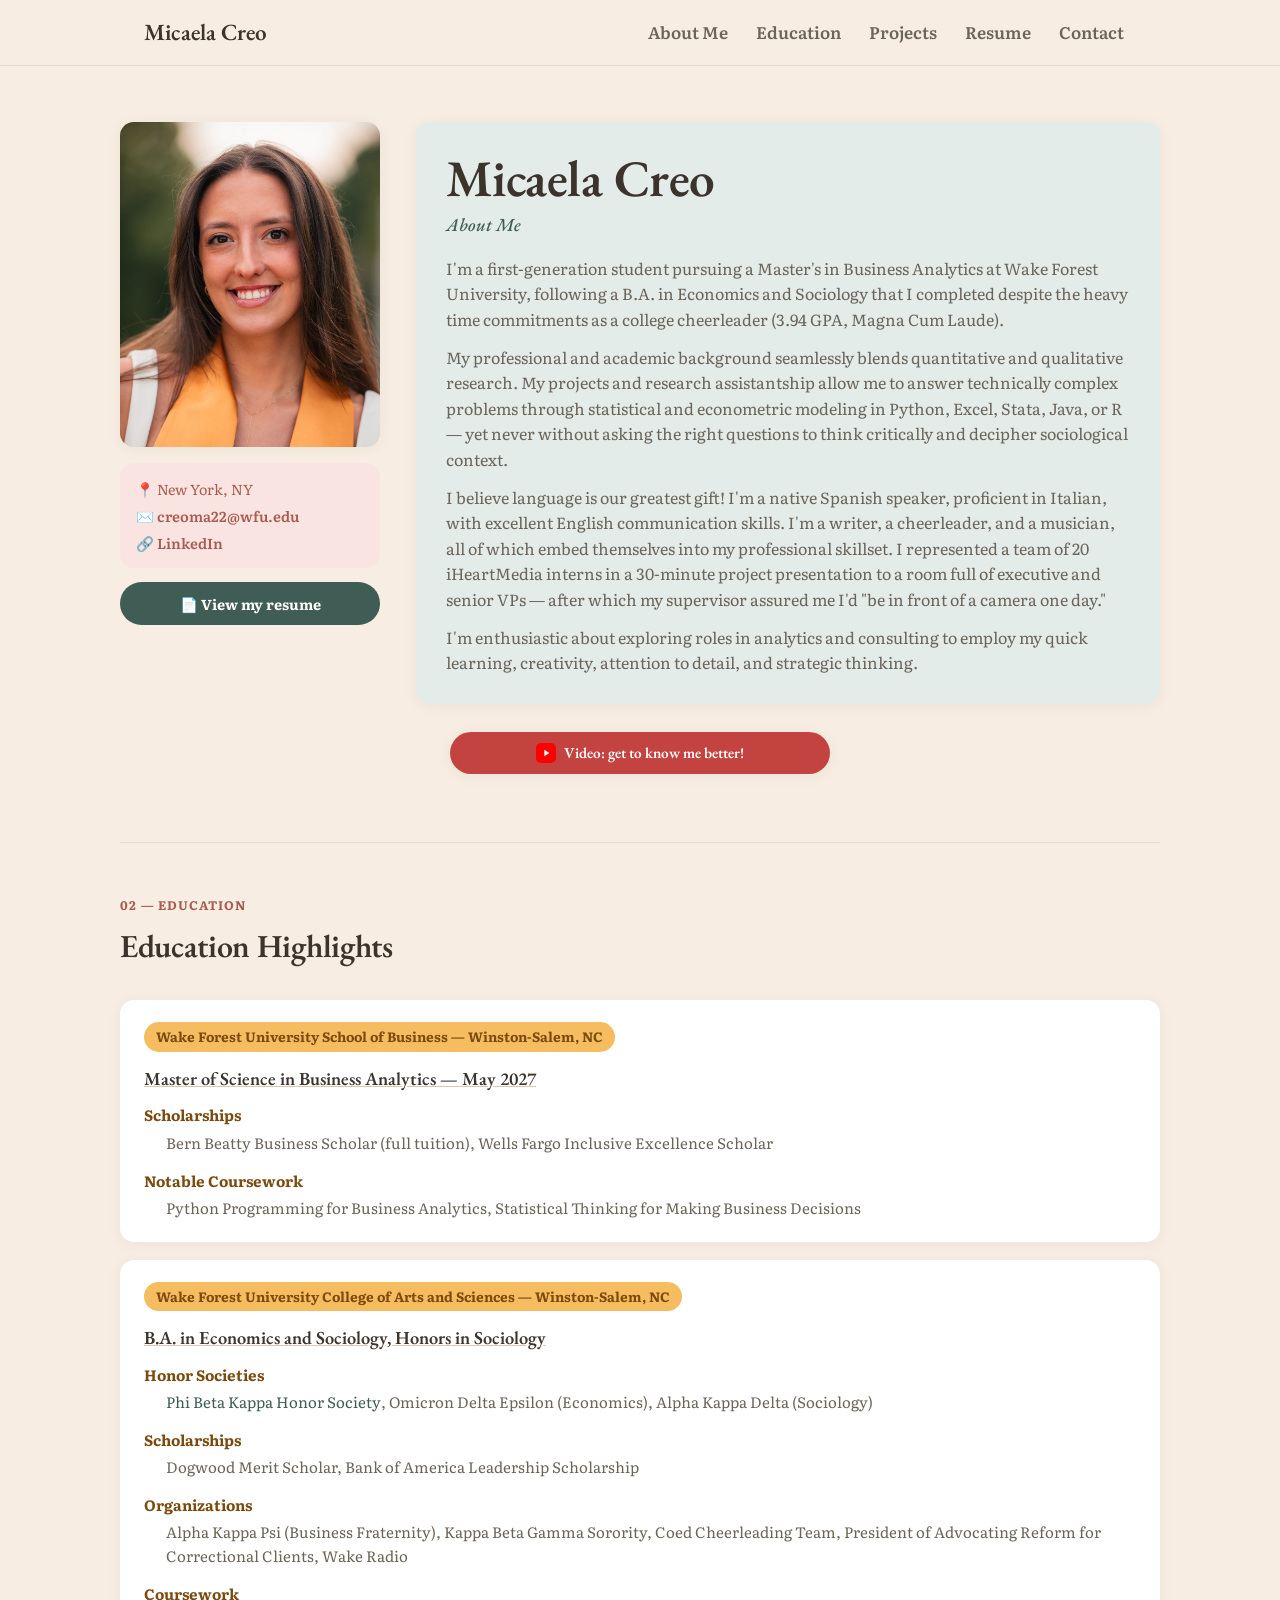
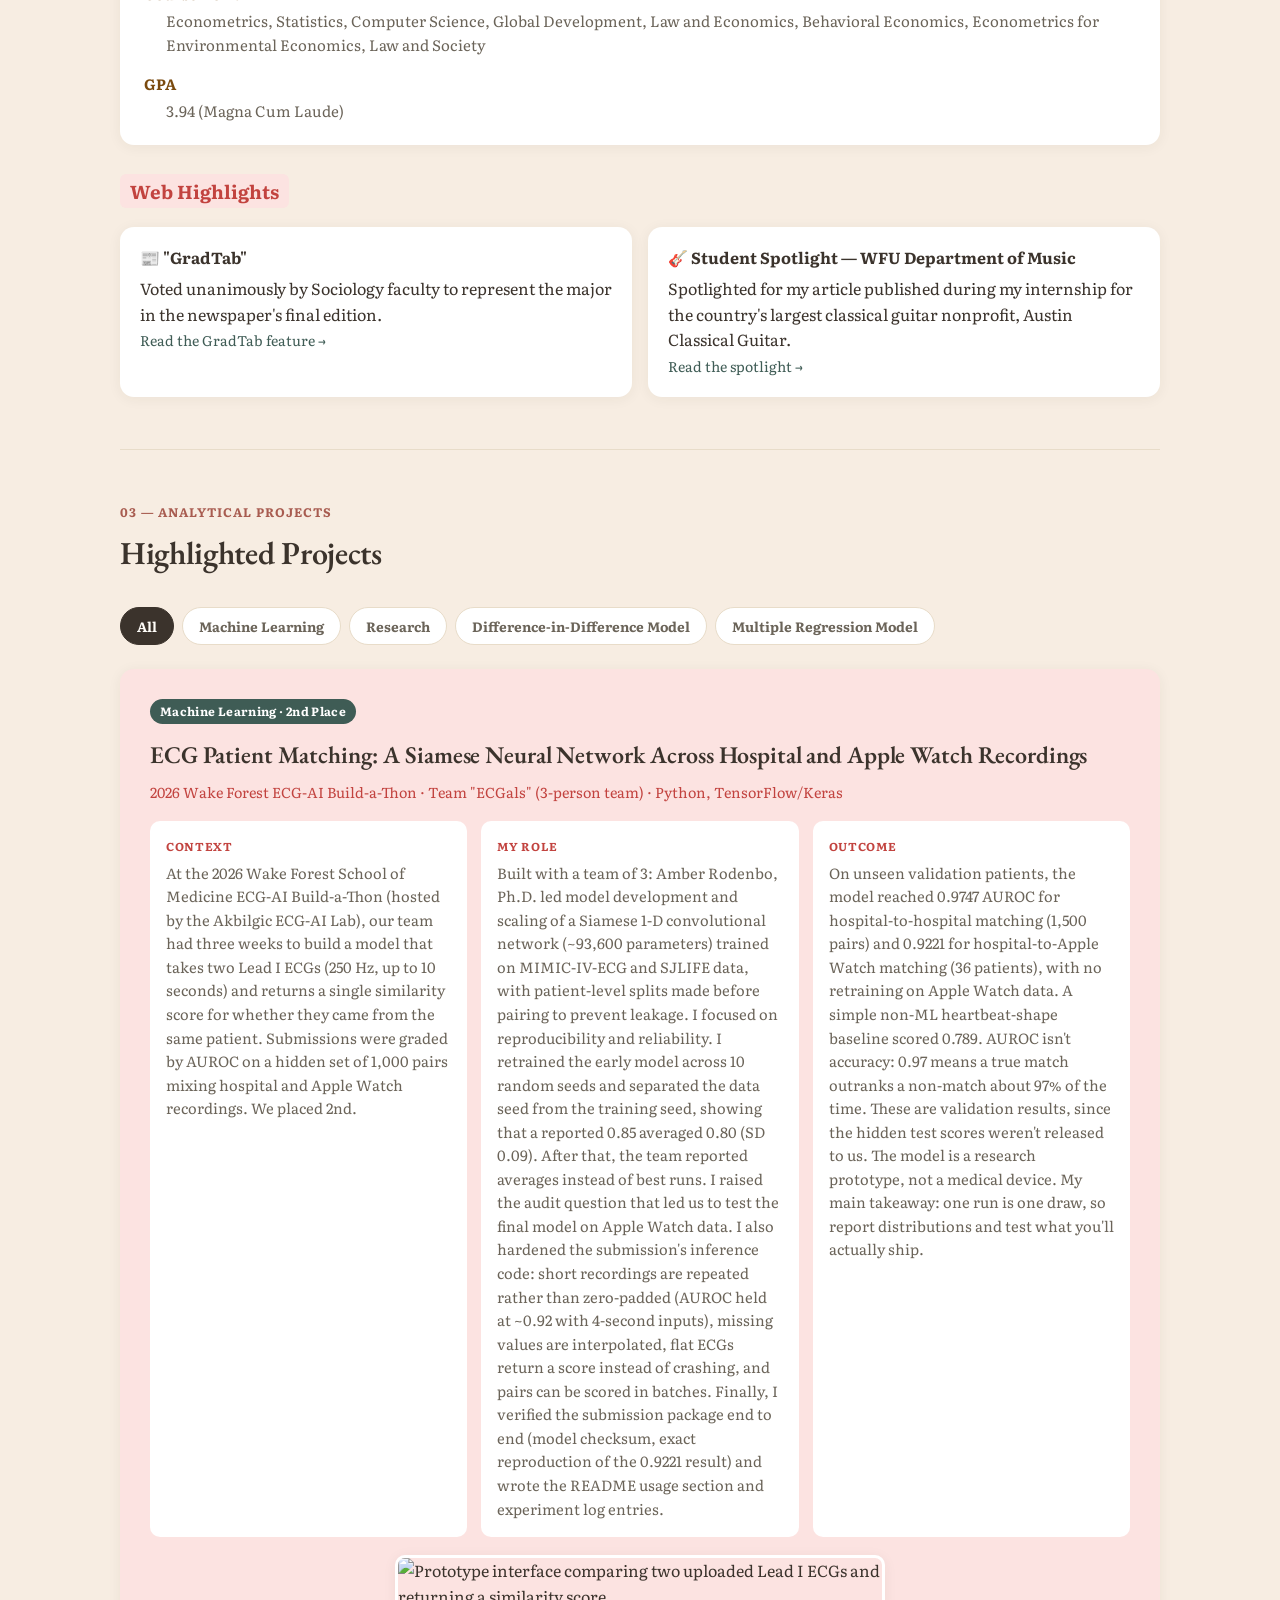
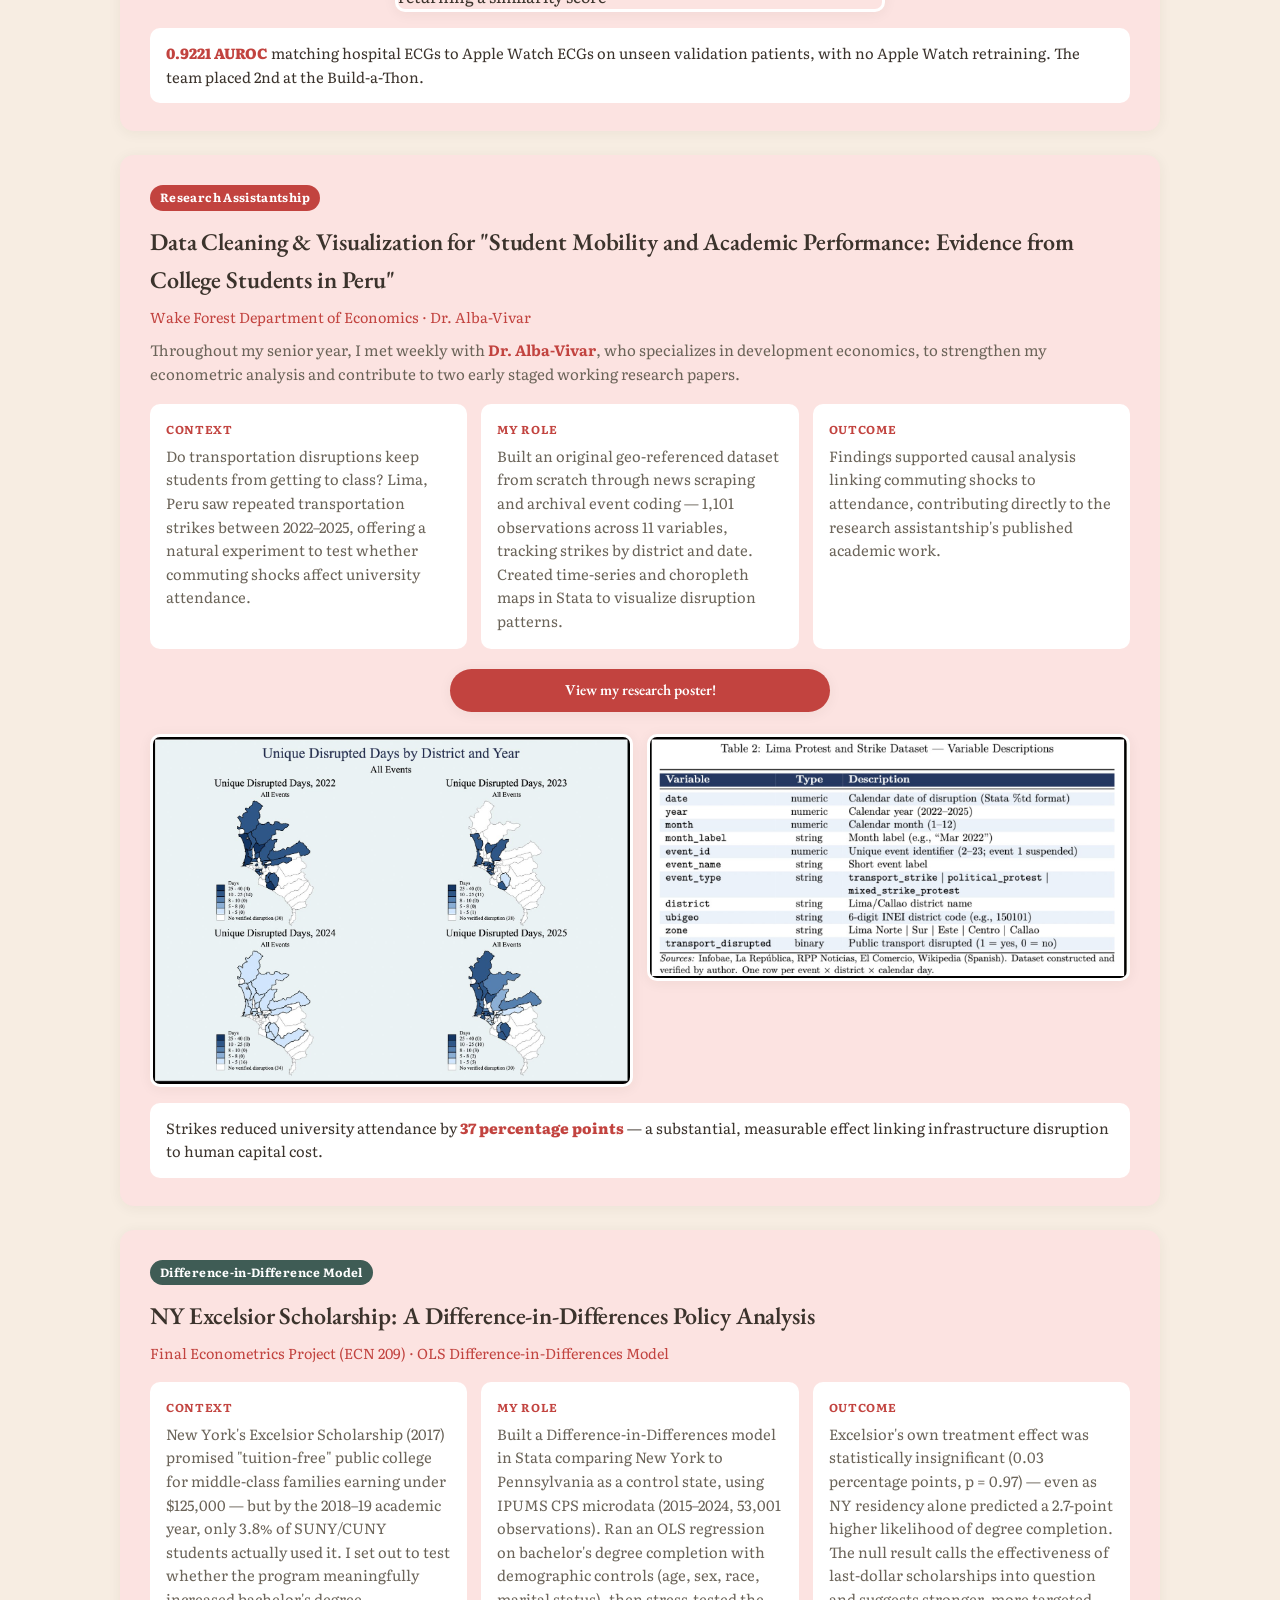
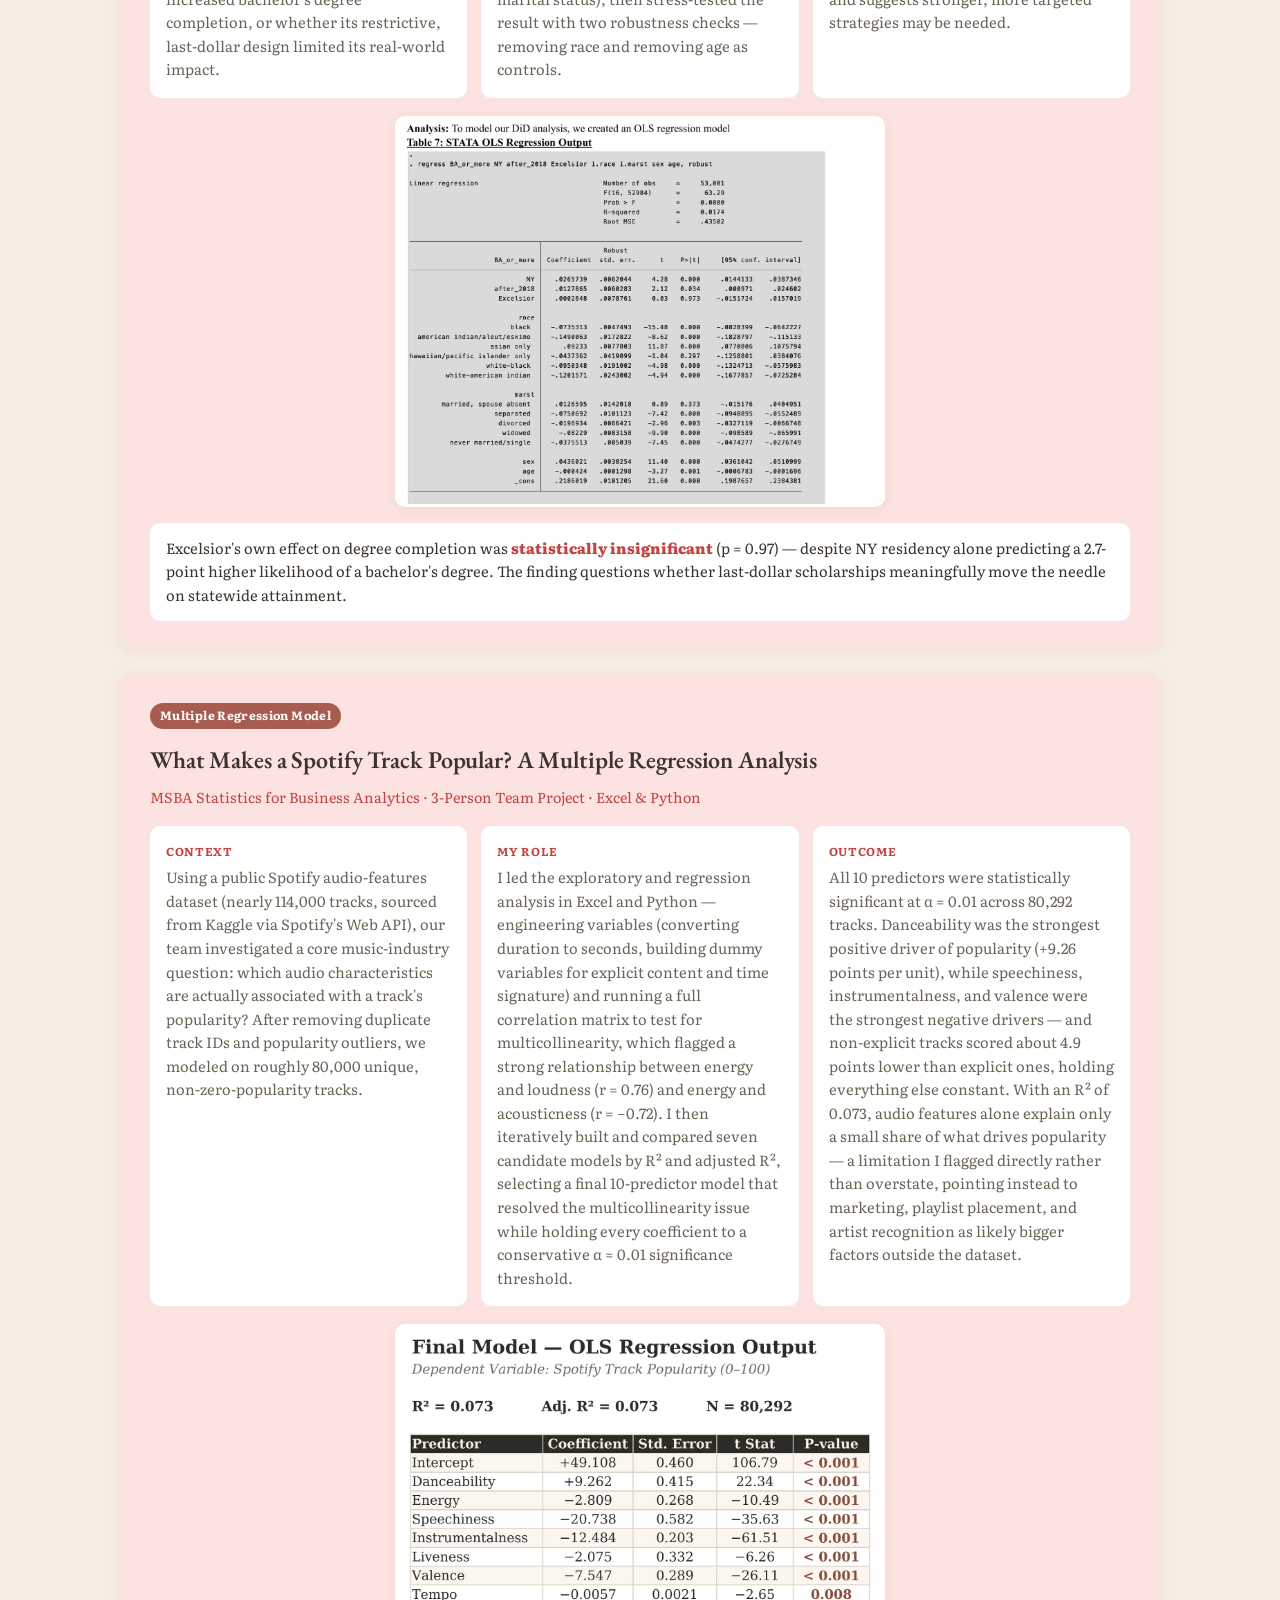
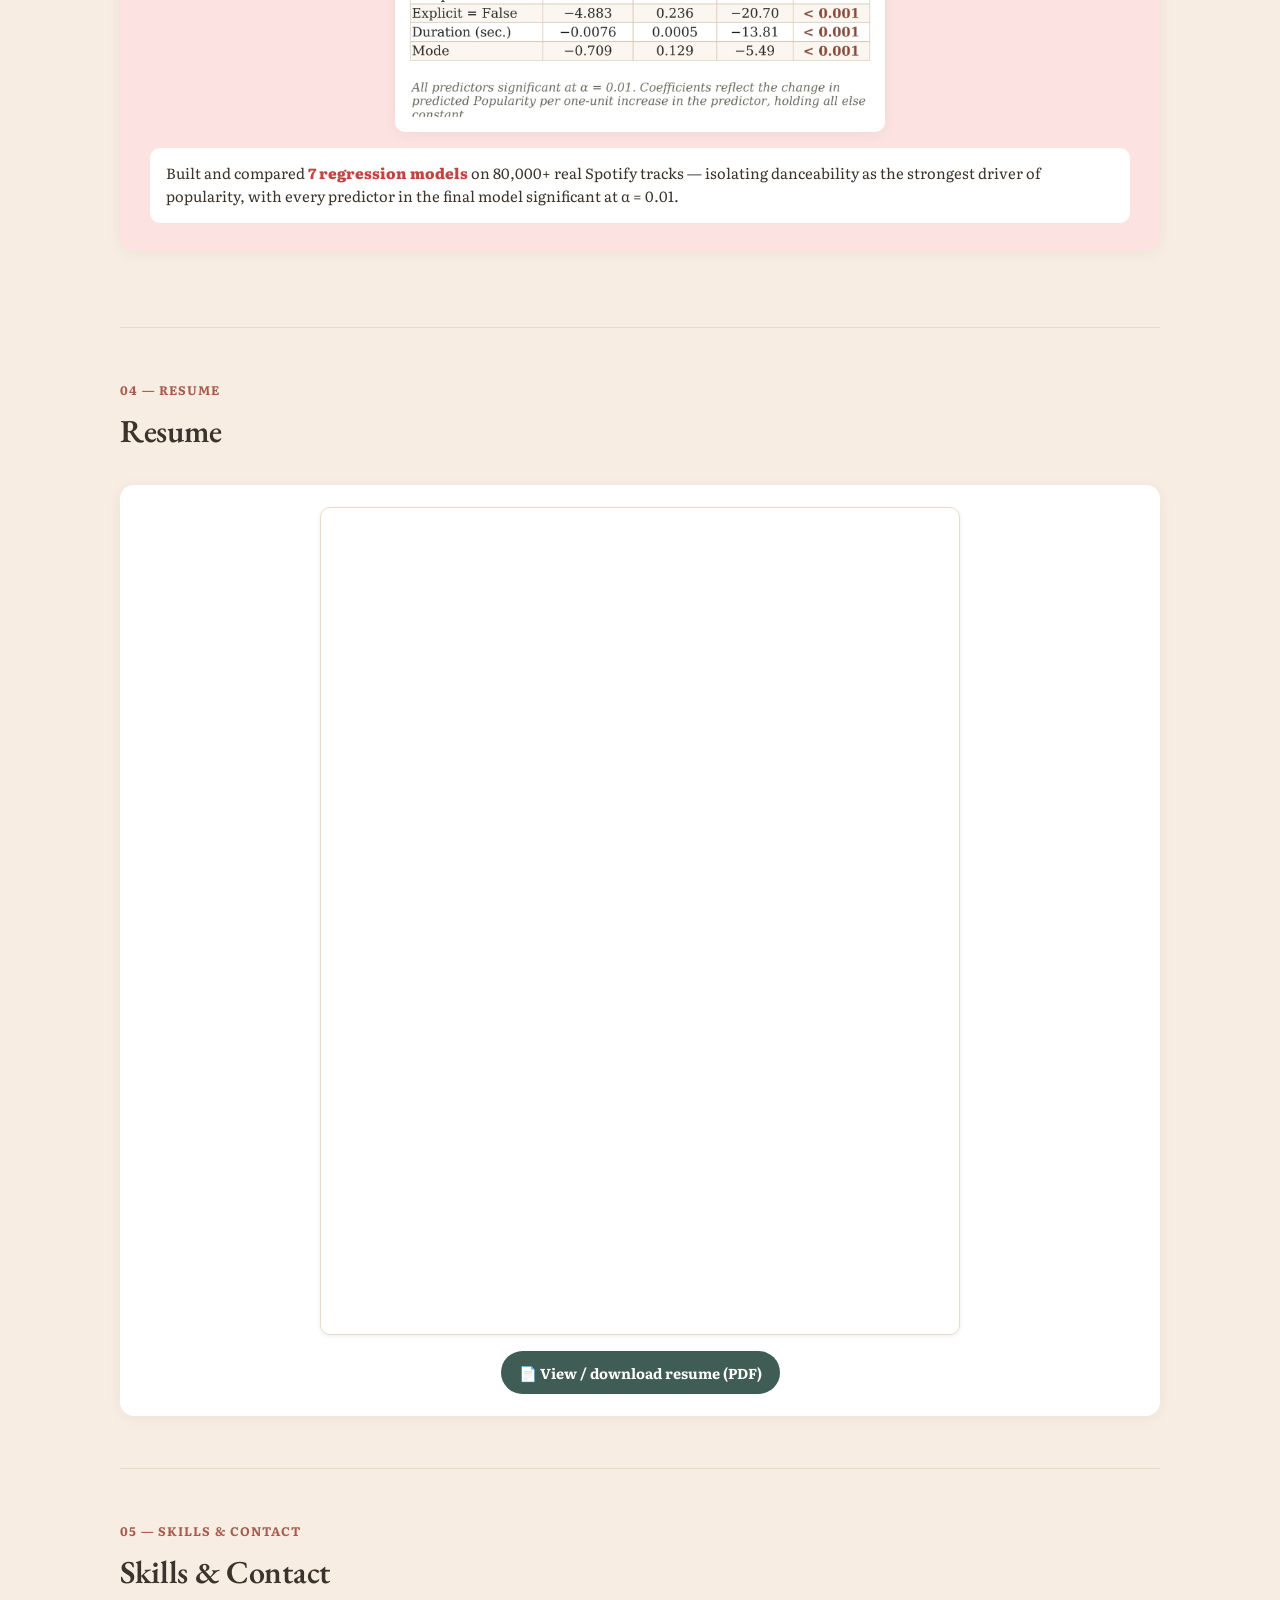
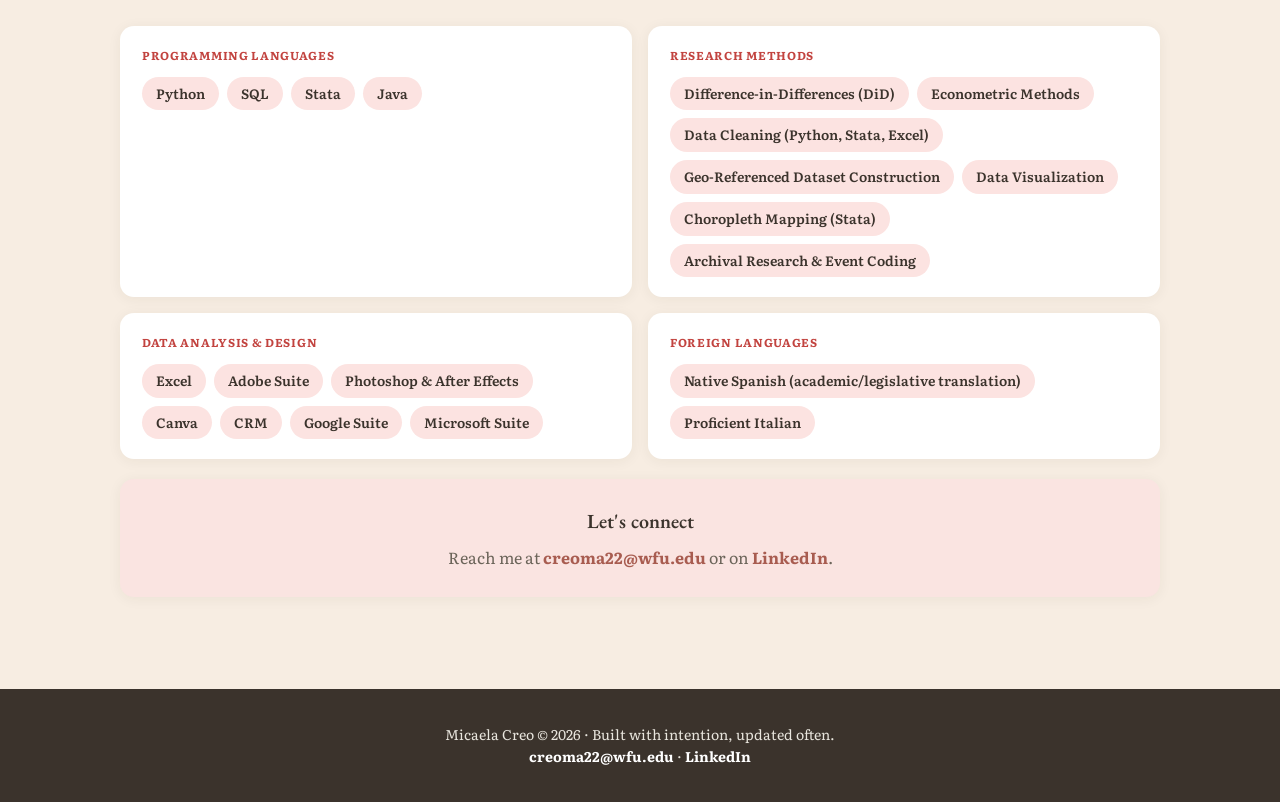
==== commit 3e44c75c: "Add files via upload Updated to include Wake Forest School of Medicine - ECG Analysis ML Project" ====
--- a/index.html
+++ b/index.html
@@ -3,7 +3,7 @@
 <head>
 <meta charset="UTF-8">
 <meta name="viewport" content="width=device-width, initial-scale=1.0">
-<title>Micaela Creo | Analytics and Research Portfolio</title>
+<title>Micaela Creo | Data Analyst Portfolio</title>
 <meta name="description" content="Micaela Creo — MSBA candidate at Wake Forest University. Economics, sociology, and data analytics.">
 <link rel="preconnect" href="https://fonts.googleapis.com">
 <link rel="preconnect" href="https://fonts.gstatic.com" crossorigin>
@@ -36,7 +36,6 @@
         <div>📍 New York, NY</div>
         <div>✉️ <a href="mailto:creoma22@wfu.edu">creoma22@wfu.edu</a></div>
         <div>🔗 <a href="https://www.linkedin.com/in/micaela-creo-9766a9268/" target="_blank" rel="noopener">LinkedIn</a></div>
-<div>💻 <a href="https://github.com/mica-creo" target="_blank" rel="noopener">GitHub</a></div>
       </div>
       <a class="resume-btn" href="https://drive.google.com/file/d/1WmHheZR5WpDYzryVzxVVawSh9KjDfaHu/view?usp=sharing" target="_blank" rel="noopener">📄 View my resume</a>
     </div>
@@ -44,14 +43,21 @@
     <div id="about" class="about-callout reveal">
       <h1>Micaela Creo</h1>
       <div class="tagline">About Me</div>
-      <p>I'm a first-generation student pursuing a Master of Science in Business Analytics at Wake Forest University, following a B.A. in Economics and Sociology (3.94 GPA, Magna Cum Laude, Phi Beta Kappa) completed while competing on a Division I cheerleading team.</p>
-      <p>My professional and academic work seamlessly merges quantitative and qualitative research. I’m passionate about creating data-driven models that address complex problems with meaningful context. In my academic projects and an economic research assistantship,
-I built and tested econometric and statistical models under scrutiny using Stata, Python, and Excel. My curiosity leads me to ask the right questions to think critically and decipher sociological and business context.</p>
-      <p>I believe language is our greatest gift. I'm a native Spanish speaker with academic and legislative translation experience and proficient in Italian. With statistically complex projects, I can present findings clearly and concisely to various audiences and with efficient data visualization. I led a team of 20 iHeartMedia interns through a 30-minute strategy presentation to a room of senior and executive vice presidents.</p>
-      <p>I'm pursuing analyst roles in economic consulting and applied research to employ my quick learning, creativity, attention to detail, and strategic thinking.</p>
-    </div>
-  </div>
-
+      <p>I'm a first-generation student pursuing a Master's in Business Analytics at Wake Forest University, following a B.A. in Economics and Sociology that I completed despite the heavy time commitments as a college cheerleader (3.94 GPA, Magna Cum Laude).</p>
+      <p>My professional and academic background seamlessly blends quantitative and qualitative research. My projects and research assistantship allow me to answer technically complex problems through statistical and econometric modeling in Python, Excel, Stata, Java, or R — yet never without asking the right questions to think critically and decipher sociological context.</p>
+      <p>I believe language is our greatest gift! I'm a native Spanish speaker, proficient in Italian, with excellent English communication skills. I'm a writer, a cheerleader, and a musician, all of which embed themselves into my professional skillset. I represented a team of 20 iHeartMedia interns in a 30-minute project presentation to a room full of executive and senior VPs — after which my supervisor assured me I'd "be in front of a camera one day."</p>
+      <p>I'm enthusiastic about exploring roles in analytics and consulting to employ my quick learning, creativity, attention to detail, and strategic thinking.</p>
+    </div>
+  </div>
+
+  <div class="video-block reveal">
+    <div class="poster-btn-wrap">
+      <a class="poster-btn" href="https://youtu.be/tv0DeRe7hzU" target="_blank" rel="noopener">
+        <svg class="yt-icon" viewBox="0 0 24 24" width="20" height="20" aria-hidden="true"><rect width="24" height="24" rx="6" fill="#FF0000"></rect><path d="M10 8l6 4-6 4V8z" fill="#fff"></path></svg>
+        Video: get to know me better!
+      </a>
+    </div>
+  </div>
 </header>
 
 <section id="education" class="page-section container reveal">
@@ -66,17 +72,9 @@
       <div class="edu-value">Bern Beatty Business Scholar (full tuition), Wells Fargo Inclusive Excellence Scholar</div>
     </div>
     <div class="edu-detail">
-      <div class="edu-label">Completed Coursework</div>
-      <div class="edu-value">Python Programming for Business Analytics; Statistical Thinking for Business Decision-Making</div>
-</div>
-<div class="edu-detail">
-<div class="edu-label">In Progress</div>
-<div class="edu-value">Financial Analytics and Risk Management; Machine Learning for Business Analytics; Data Management for Business Analytics (SQL); Decision Modeling; Data-Driven Storytelling for Impact; Analytics in Society; Business Analytics Practicum I–II</div>
-    </div>
-  <div class="edu-detail">
-<div class="edu-label">Organizations</div>
-<div class="edu-value">Graduate Women in Business</div>
-</div>
+      <div class="edu-label">Notable Coursework</div>
+      <div class="edu-value">Python Programming for Business Analytics, Statistical Thinking for Making Business Decisions</div>
+    </div>
   </div>
 
   <div class="edu-card">
@@ -98,7 +96,7 @@
     </div>
     <div class="edu-detail">
       <div class="edu-label">Coursework</div>
-      <div class="edu-value">Accounting, Econometrics, Statistics, Computer Science, Global Development, Law and Economics, Behavioral Economics, Econometrics for Environmental Economics, Law and Society</div>
+      <div class="edu-value">Econometrics, Statistics, Computer Science, Global Development, Law and Economics, Behavioral Economics, Econometrics for Environmental Economics, Law and Society</div>
     </div>
     <div class="edu-detail">
       <div class="edu-label">GPA</div>
@@ -127,9 +125,40 @@
 
   <div class="filter-pills" role="group" aria-label="Filter projects by category">
     <button class="pill active" data-filter="all">All</button>
+    <button class="pill" data-filter="ml">Machine Learning</button>
     <button class="pill" data-filter="research">Research</button>
-    <button class="pill" data-filter="class">Difference-in-Differences Model</button>
+    <button class="pill" data-filter="class">Difference-in-Difference Model</button>
     <button class="pill" data-filter="regression">Multiple Regression Model</button>
+  </div>
+
+  <!-- ECG PATIENT MATCHING -->
+  <div class="project-featured proj-card" data-category="ml">
+    <span class="project-tag" style="background:var(--blue-text);">Machine Learning · 2nd Place</span>
+    <h3>ECG Patient Matching: A Siamese Neural Network Across Hospital and Apple Watch Recordings</h3>
+    <div class="proj-sub">2026 Wake Forest ECG-AI Build-a-Thon · Team "ECGals" (3-person team) · Python, TensorFlow/Keras</div>
+
+    <div class="psa-grid">
+      <div class="psa-card">
+        <div class="psa-label">Context</div>
+        <p>At the 2026 Wake Forest School of Medicine ECG-AI Build-a-Thon (hosted by the Akbilgic ECG-AI Lab), our team had three weeks to build a model that takes two Lead I ECGs (250 Hz, up to 10 seconds) and returns a single similarity score for whether they came from the same patient. Submissions were graded by AUROC on a hidden set of 1,000 pairs mixing hospital and Apple Watch recordings. We placed 2nd.</p>
+      </div>
+      <div class="psa-card">
+        <div class="psa-label">My Role</div>
+        <p>Built with a team of 3: Amber Rodenbo, Ph.D. led model development and scaling of a Siamese 1-D convolutional network (~93,600 parameters) trained on MIMIC-IV-ECG and SJLIFE data, with patient-level splits made before pairing to prevent leakage. I focused on reproducibility and reliability. I retrained the early model across 10 random seeds and separated the data seed from the training seed, showing that a reported 0.85 averaged 0.80 (SD 0.09). After that, the team reported averages instead of best runs. I raised the audit question that led us to test the final model on Apple Watch data. I also hardened the submission's inference code: short recordings are repeated rather than zero-padded (AUROC held at ~0.92 with 4-second inputs), missing values are interpolated, flat ECGs return a score instead of crashing, and pairs can be scored in batches. Finally, I verified the submission package end to end (model checksum, exact reproduction of the 0.9221 result) and wrote the README usage section and experiment log entries.</p>
+      </div>
+      <div class="psa-card">
+        <div class="psa-label">Outcome</div>
+        <p>On unseen validation patients, the model reached 0.9747 AUROC for hospital-to-hospital matching (1,500 pairs) and 0.9221 for hospital-to-Apple Watch matching (36 patients), with no retraining on Apple Watch data. A simple non-ML heartbeat-shape baseline scored 0.789. AUROC isn't accuracy: 0.97 means a true match outranks a non-match about 97% of the time. These are validation results, since the hidden test scores weren't released to us. The model is a research prototype, not a medical device. My main takeaway: one run is one draw, so report distributions and test what you'll actually ship.</p>
+      </div>
+    </div>
+
+    <div class="proj-images proj-images--single">
+      <img src="assets/ecg-matching-demo.jpg" alt="Prototype interface comparing two uploaded Lead I ECGs and returning a similarity score">
+    </div>
+
+    <div class="proj-outcome">
+      <span class="num">0.9221 AUROC</span> matching hospital ECGs to Apple Watch ECGs on unseen validation patients, with no Apple Watch retraining. The team placed 2nd at the Build-a-Thon.
+    </div>
   </div>
 
   <!-- FEATURED / COMPLETE PROJECT -->
@@ -150,7 +179,7 @@
       </div>
       <div class="psa-card">
         <div class="psa-label">Outcome</div>
-        <p>Findings supported causal analysis linking commuting shocks to attendance, contributing analysis directly to the working paper.</p>
+        <p>Findings supported causal analysis linking commuting shocks to attendance, contributing directly to the research assistantship's published academic work.</p>
       </div>
     </div>
 
@@ -171,8 +200,9 @@
     </div>
   </div>
 
+  <!-- PLACEHOLDER PROJECTS — same Context / Role / Outcome structure, ready to fill in -->
   <div class="project-featured proj-card" data-category="class">
-    <span class="project-tag" style="background:var(--blue-text);">Difference-in-Differences Model</span>
+    <span class="project-tag" style="background:var(--blue-text);">Difference-in-Difference Model</span>
     <h3>NY Excelsior Scholarship: A Difference-in-Differences Policy Analysis</h3>
     <div class="proj-sub">Final Econometrics Project (ECN 209) · OLS Difference-in-Differences Model</div>
 
@@ -191,6 +221,9 @@
       </div>
     </div>
 
+    <div class="proj-images proj-images--single">
+      <img src="assets/did-regression-table.jpg" alt="STATA OLS regression output table showing the Difference-in-Differences model results for the Excelsior Scholarship analysis">
+    </div>
 
     <div class="proj-outcome">
       Excelsior's own effect on degree completion was <span class="num">statistically insignificant</span> (p = 0.97) — despite NY residency alone predicting a 2.7-point higher likelihood of a bachelor's degree. The finding questions whether last-dollar scholarships meaningfully move the needle on statewide attainment.
@@ -200,12 +233,12 @@
   <div class="project-featured proj-card" data-category="regression">
     <span class="project-tag" style="background:var(--orange-text);">Multiple Regression Model</span>
     <h3>What Makes a Spotify Track Popular? A Multiple Regression Analysis</h3>
-    <div class="proj-sub">Statistical Thinking for Business Decision-Making · 3-Person Team Project · Excel &amp; Python</div>
+    <div class="proj-sub">MSBA Statistics for Business Analytics · 3-Person Team Project · Excel &amp; Python</div>
 
     <div class="psa-grid">
       <div class="psa-card">
         <div class="psa-label">Context</div>
-        <p>Using a public Spotify audio-features dataset (nearly 114,000 tracks, sourced from Kaggle via Spotify's Web API), our team investigated a core music-industry question: which audio characteristics are actually associated with a track's popularity? After removing duplicate track IDs, we investigated a cluster of roughly 9,400 tracks recorded at popularity = 0 and traced it to duplicate uploads on Spotify-generated compilation albums rather than genuinely unpopular music. We excluded that group and modeled on 80,292 unique tracks.</p>
+        <p>Using a public Spotify audio-features dataset (nearly 114,000 tracks, sourced from Kaggle via Spotify's Web API), our team investigated a core music-industry question: which audio characteristics are actually associated with a track's popularity? After removing duplicate track IDs and popularity outliers, we modeled on roughly 80,000 unique, non-zero-popularity tracks.</p>
       </div>
       <div class="psa-card">
         <div class="psa-label">My Role</div>
@@ -213,13 +246,10 @@
       </div>
       <div class="psa-card">
         <div class="psa-label">Outcome</div>
-        <p>All 10 predictors were statistically significant at α = 0.01 across 80,292 tracks. Danceability was the strongest positive driver of popularity (+9.26 points per unit), while speechiness, instrumentalness, and valence were the strongest negative drivers — and non-explicit tracks scored about 4.9 points lower than explicit ones, holding everything else constant. With an R² of 0.073, audio features alone explain only a small share of what drives popularity — I flagged this limitation, pointing instead to marketing, genre, and artist recognition as categorical factors either outside the dataset or outside the requirements of this assignment.</p>
-      </div>
-    </div>
-
-    <div class="poster-btn-wrap">
-<a class="poster-btn" href="https://github.com/mica-creo/spotifytracks-analytics-project" target="_blank" rel="noopener">View the analysis and decision log on GitHub</a>
-</div>
+        <p>All 10 predictors were statistically significant at α = 0.01 across 80,292 tracks. Danceability was the strongest positive driver of popularity (+9.26 points per unit), while speechiness, instrumentalness, and valence were the strongest negative drivers — and non-explicit tracks scored about 4.9 points lower than explicit ones, holding everything else constant. With an R² of 0.073, audio features alone explain only a small share of what drives popularity — a limitation I flagged directly rather than overstate, pointing instead to marketing, playlist placement, and artist recognition as likely bigger factors outside the dataset.</p>
+      </div>
+    </div>
+
     <div class="proj-images proj-images--single">
       <img src="assets/spotify-regression-table.jpg" alt="OLS regression summary output table for the final Spotify popularity model, showing coefficients, standard errors, t-statistics, and p-values for all ten predictors">
     </div>
@@ -249,7 +279,7 @@
       <div class="skill-group-label">Programming Languages</div>
       <div class="skill-tags">
         <span class="skill-tag">Python</span>
-        <span class="skill-tag">SQL (in progress)</span>
+        <span class="skill-tag">SQL</span>
         <span class="skill-tag">Stata</span>
         <span class="skill-tag">Java</span>
       </div>
@@ -258,9 +288,7 @@
       <div class="skill-group-label">Research Methods</div>
       <div class="skill-tags">
         <span class="skill-tag">Difference-in-Differences (DiD)</span>
-        <span class="skill-tag">Multivariate OLS Regression</span>
-        <span class="skill-tag">Model Selection &amp; Multicollinearity Diagnostics</span>
-        <span class="skill-tag">Hypothesis Testing &amp; Confidence Intervals</span>
+        <span class="skill-tag">Econometric Methods</span>
         <span class="skill-tag">Data Cleaning (Python, Stata, Excel)</span>
         <span class="skill-tag">Geo-Referenced Dataset Construction</span>
         <span class="skill-tag">Data Visualization</span>
@@ -269,12 +297,9 @@
       </div>
     </div>
     <div class="skill-group">
-      <div class="skill-group-label">Tools</div>
+      <div class="skill-group-label">Data Analysis &amp; Design</div>
       <div class="skill-tags">
-        <span class="skill-tag">Excel (regression, modeling, visualization)</span>
-        <span class="skill-tag">Git &amp; GitHub</span>
-        <span class="skill-tag">VS Code</span>
-        <span class="skill-tag">Google Colaboratory</span>
+        <span class="skill-tag">Excel</span>
         <span class="skill-tag">Adobe Suite</span>
         <span class="skill-tag">Photoshop &amp; After Effects</span>
         <span class="skill-tag">Canva</span>
@@ -300,7 +325,7 @@
 
 <footer>
   <div class="container">
-    Micaela Creo &copy; <span id="year"></span> 
+    Micaela Creo &copy; <span id="year"></span> · Built with intention, updated often.
     <br>
     <a href="mailto:creoma22@wfu.edu">creoma22@wfu.edu</a> · <a href="https://www.linkedin.com/in/micaela-creo-9766a9268/" target="_blank" rel="noopener">LinkedIn</a>
   </div>
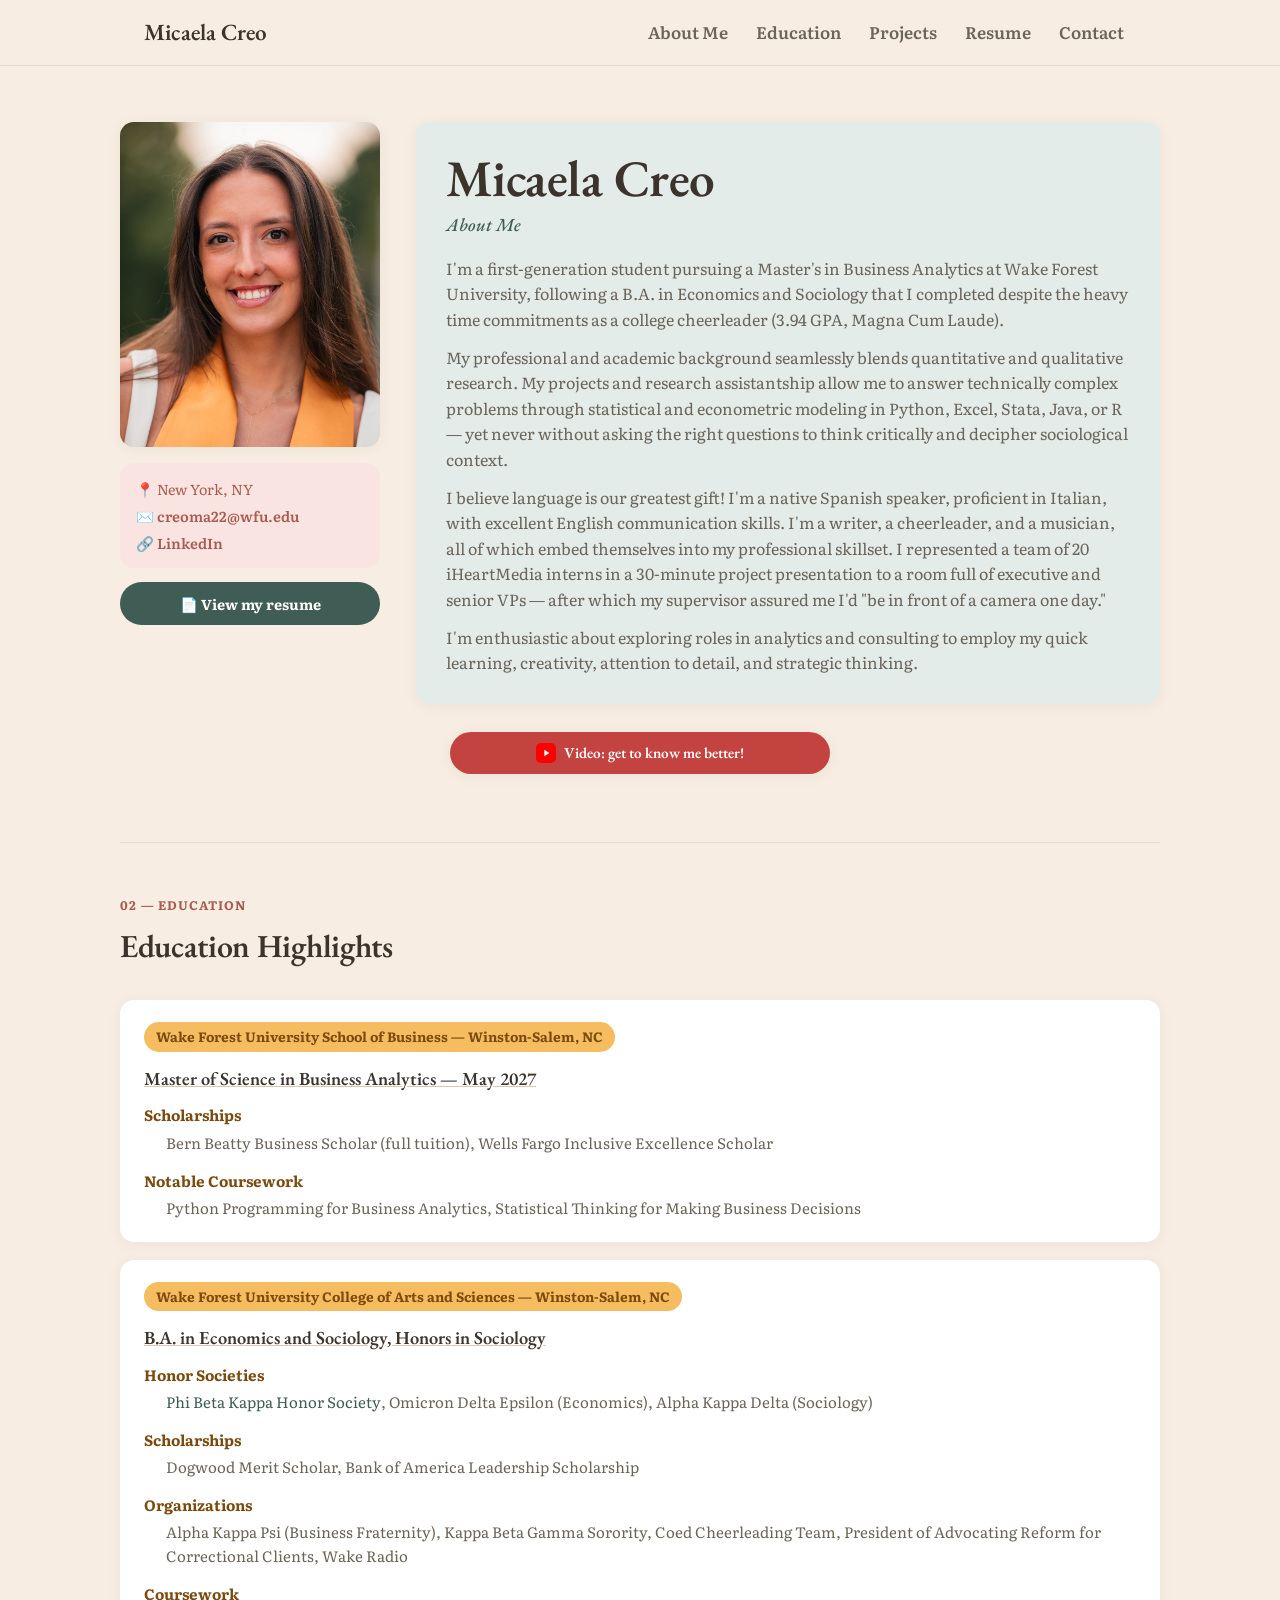
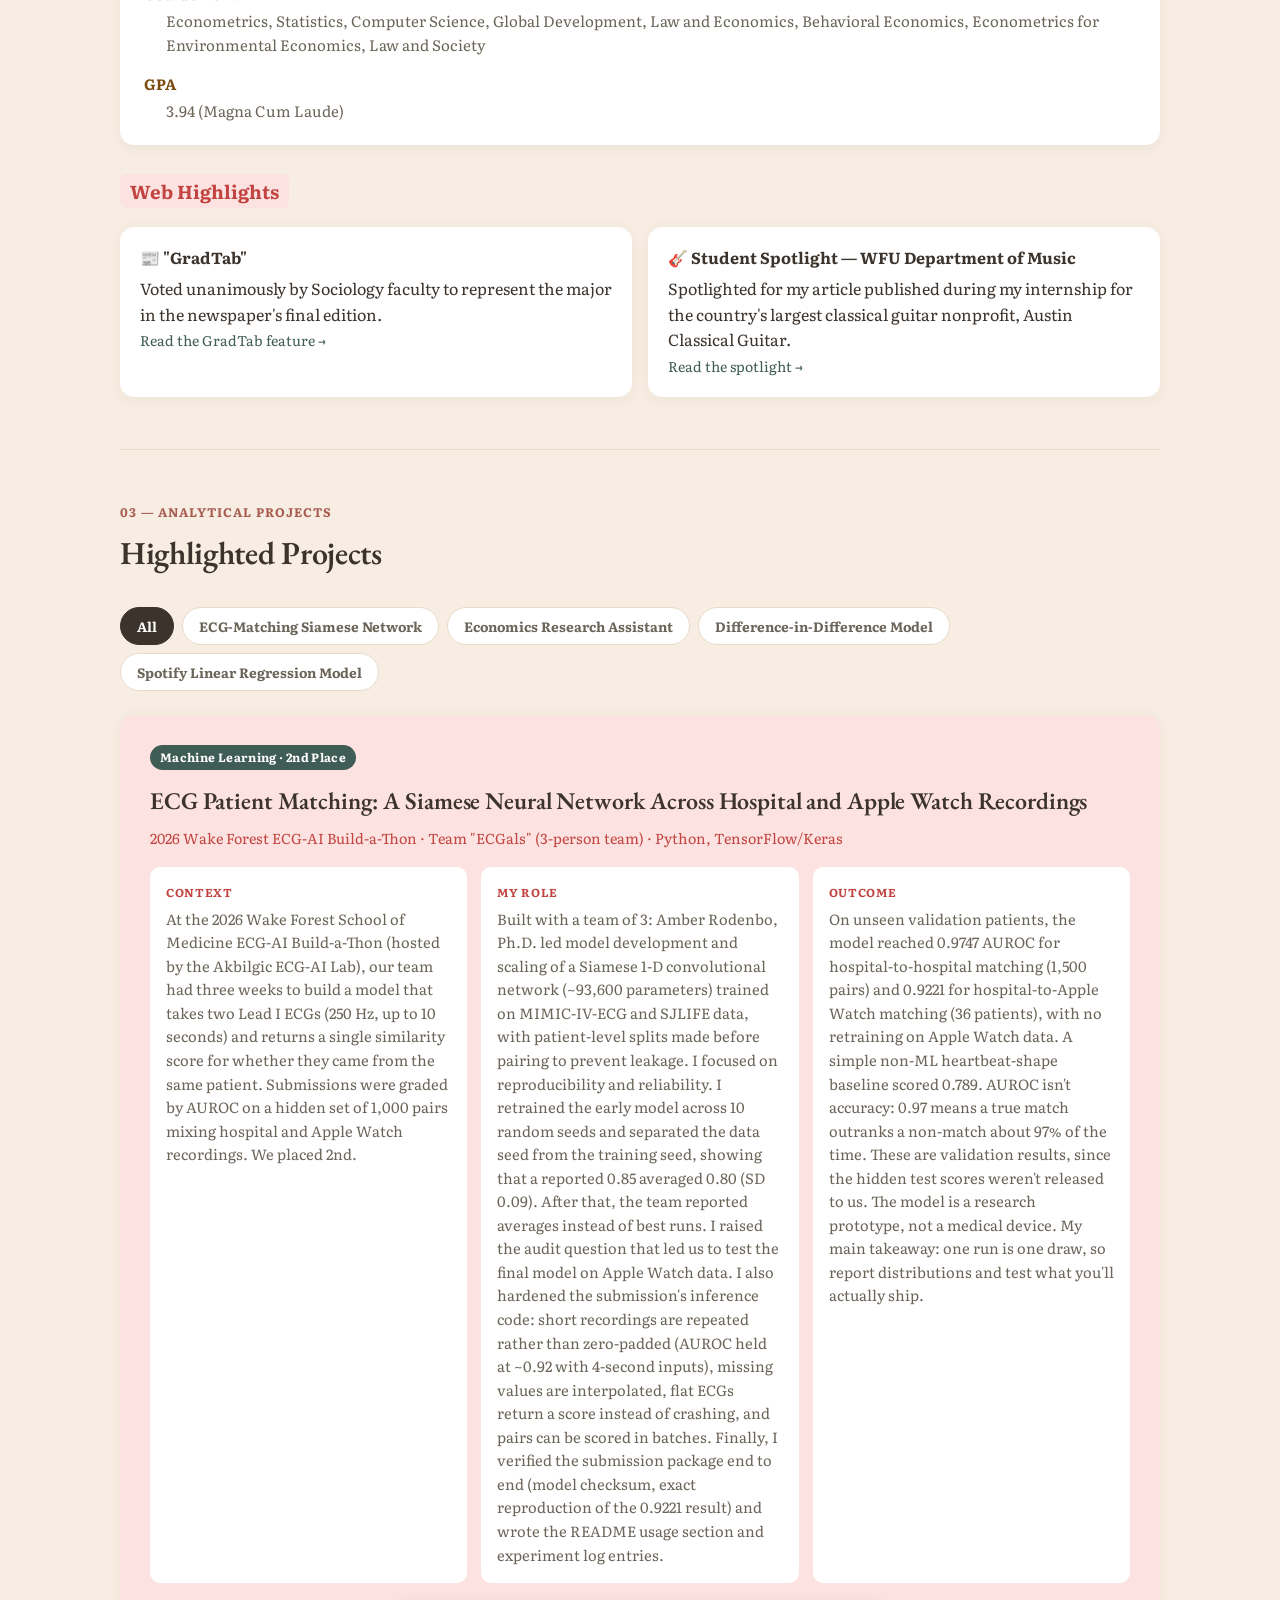
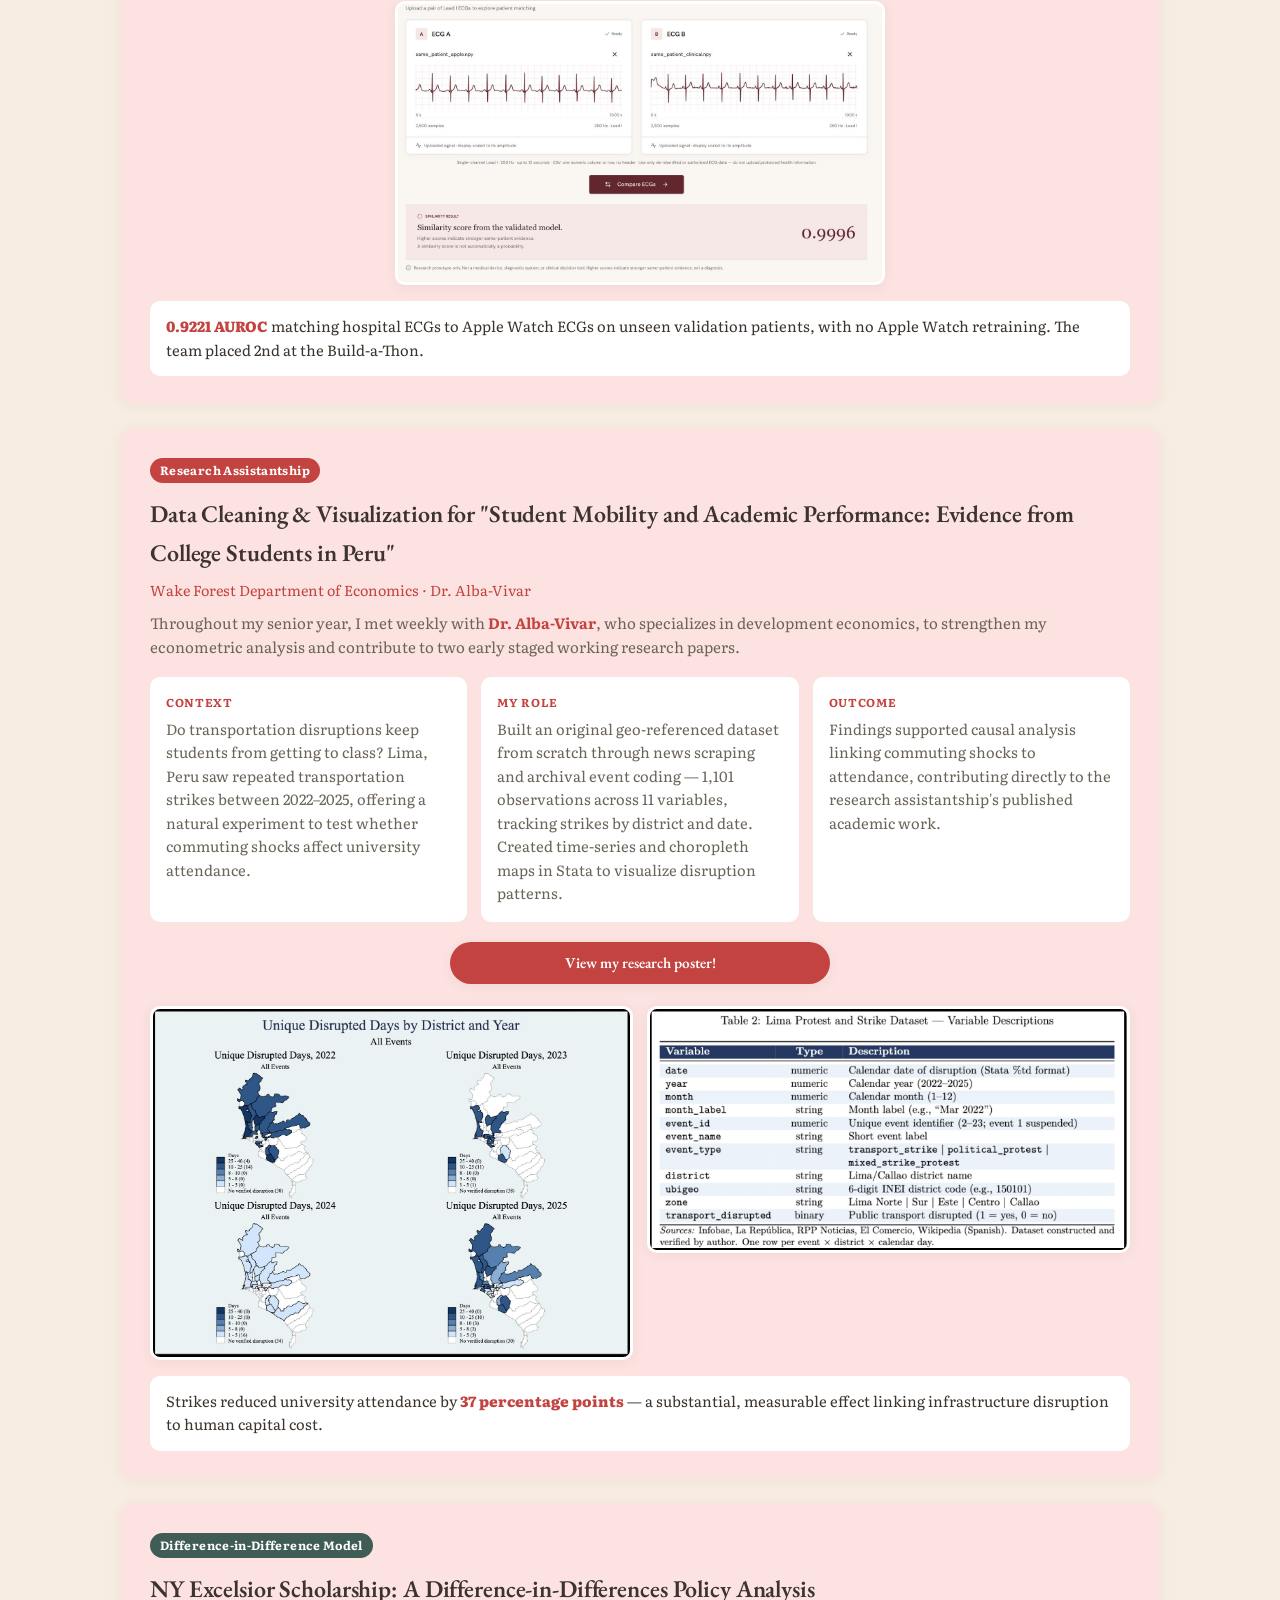
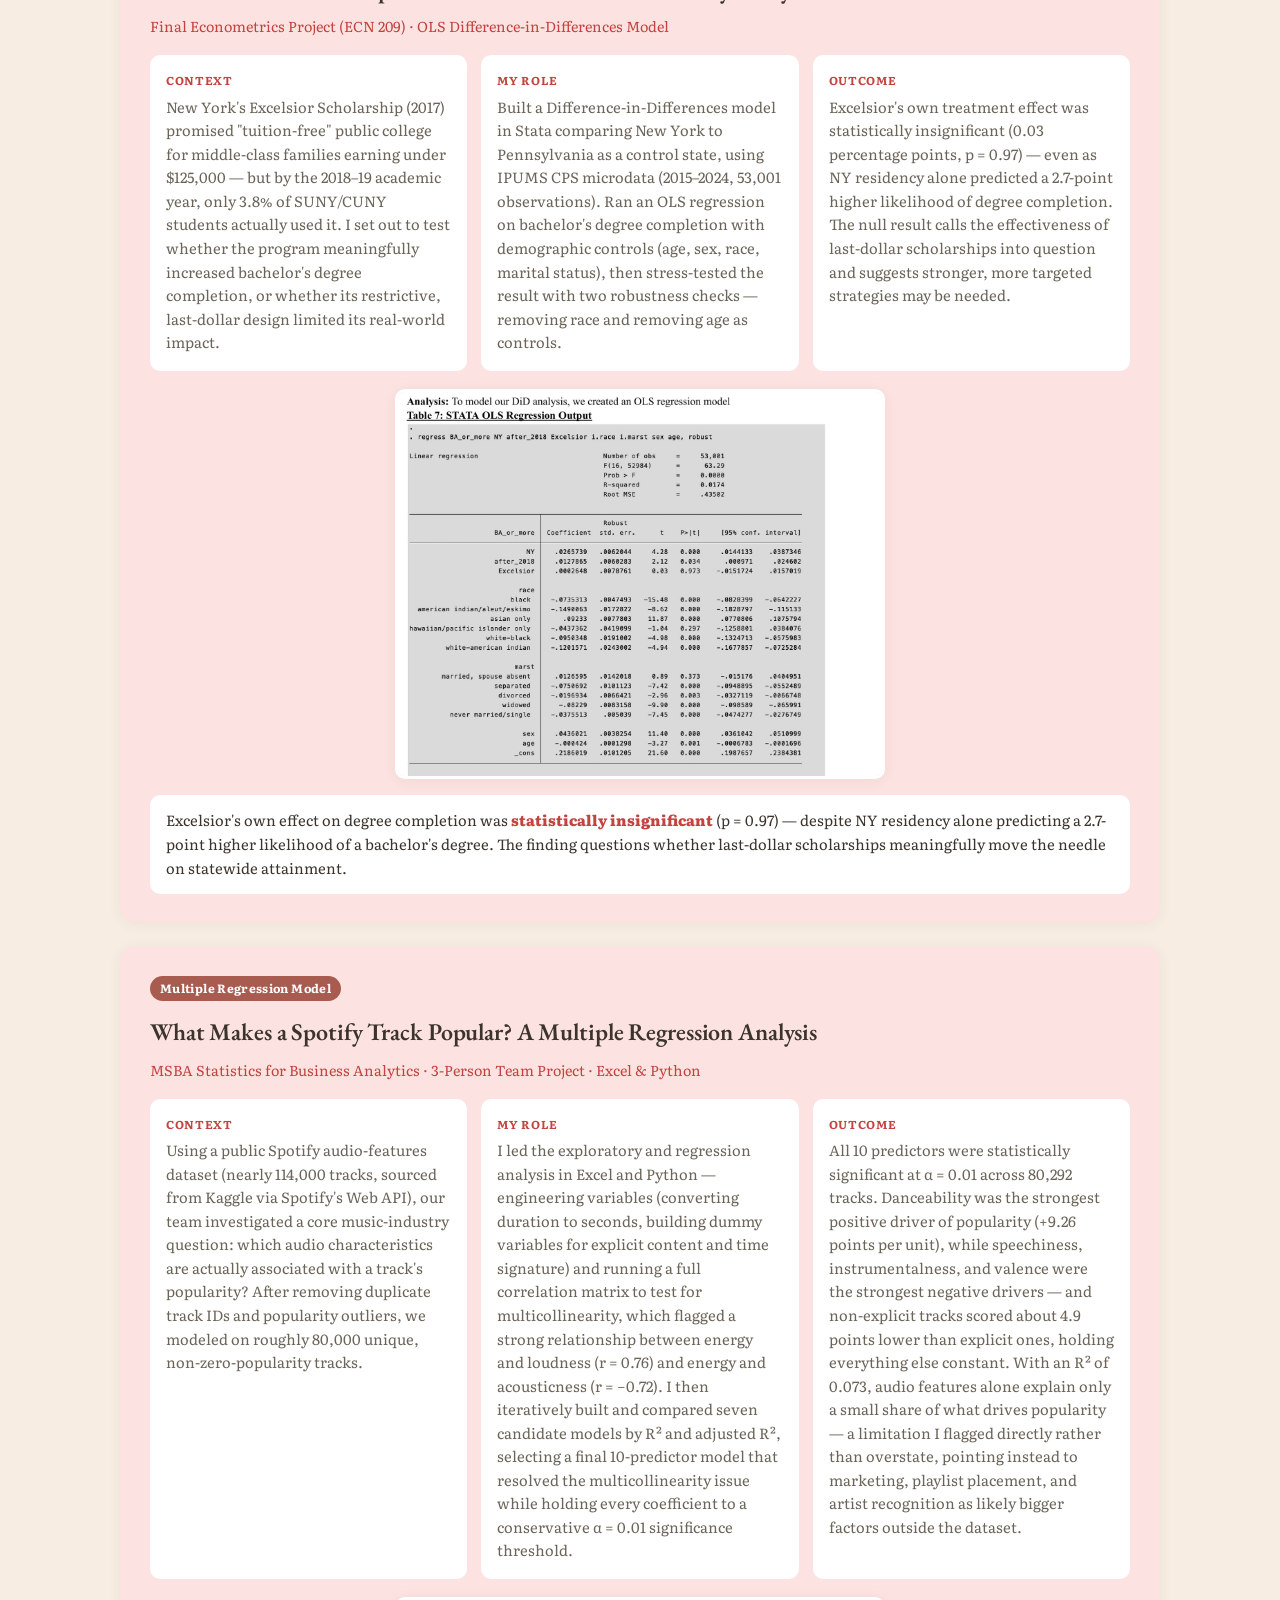
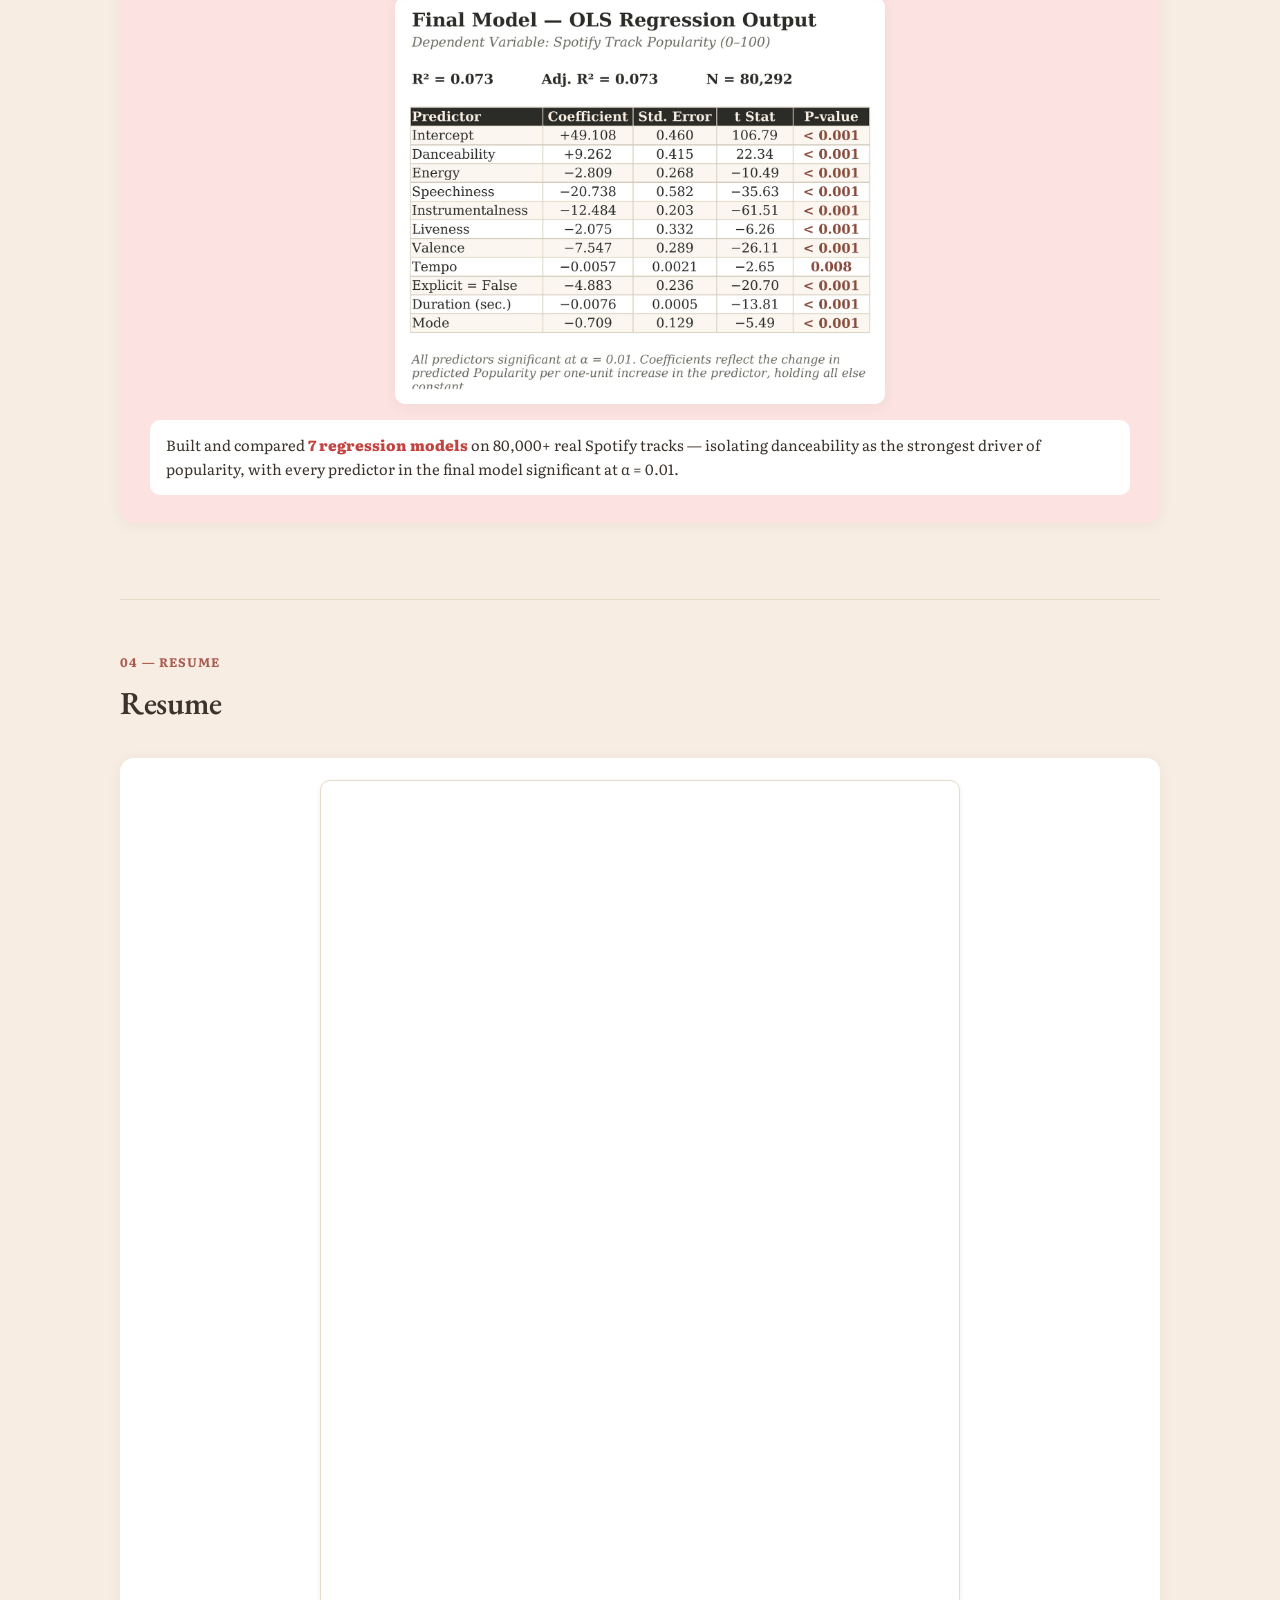
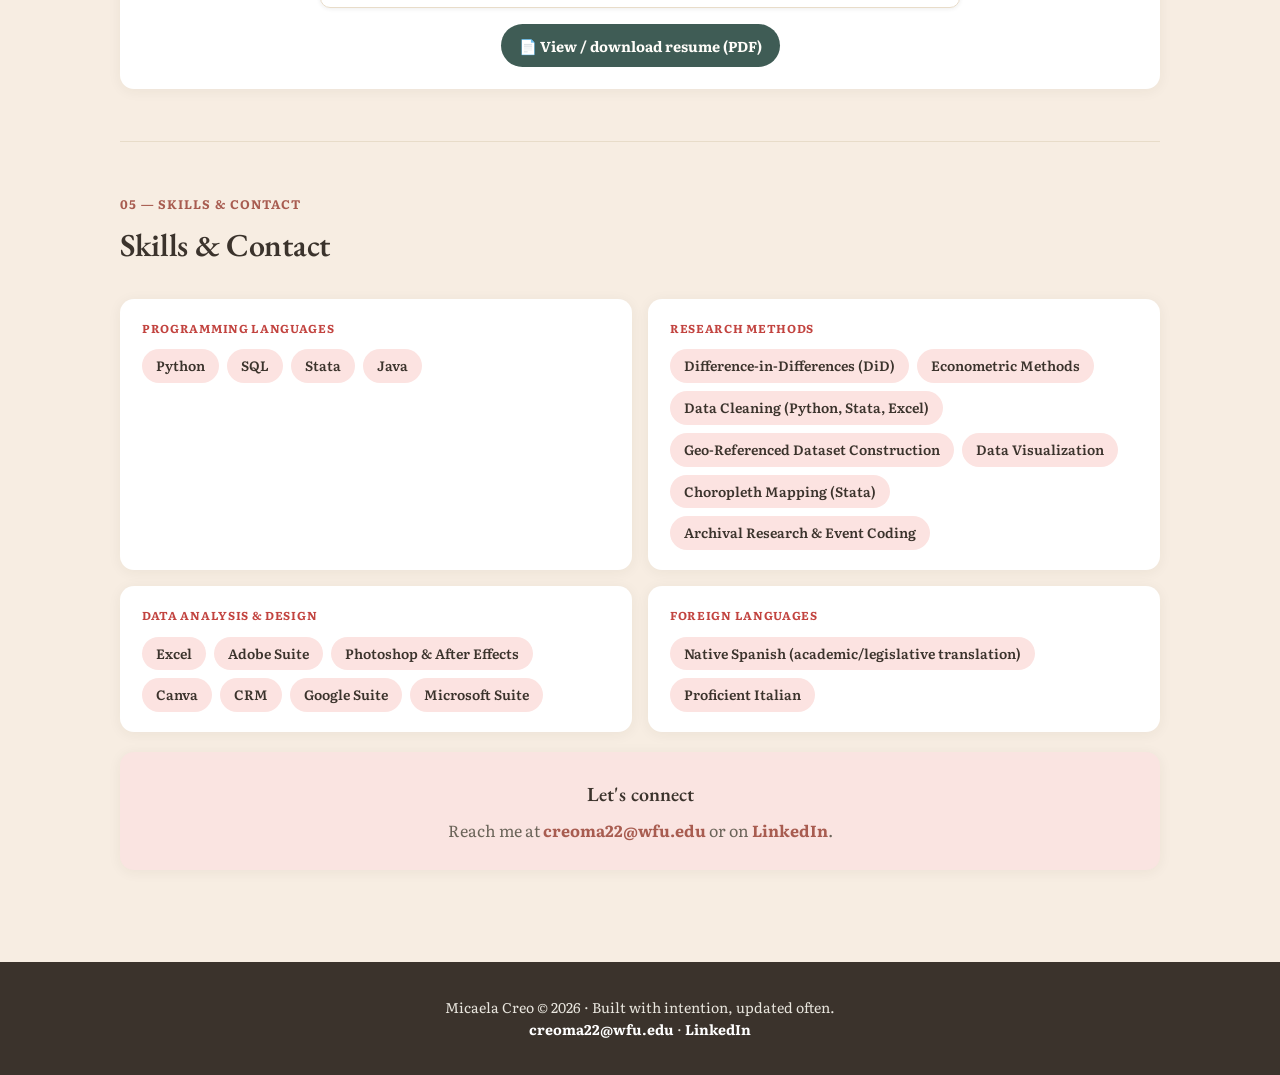
==== commit 6c313c35: "Update project filter buttons in index.html" ====
--- a/index.html
+++ b/index.html
@@ -125,10 +125,10 @@
 
   <div class="filter-pills" role="group" aria-label="Filter projects by category">
     <button class="pill active" data-filter="all">All</button>
-    <button class="pill" data-filter="ml">Machine Learning</button>
-    <button class="pill" data-filter="research">Research</button>
+    <button class="pill" data-filter="ml">ECG-Matching Siamese Network</button>
+    <button class="pill" data-filter="research">Economics Research Assistant</button>
     <button class="pill" data-filter="class">Difference-in-Difference Model</button>
-    <button class="pill" data-filter="regression">Multiple Regression Model</button>
+    <button class="pill" data-filter="regression">Spotify Linear Regression Model</button>
   </div>
 
   <!-- ECG PATIENT MATCHING -->
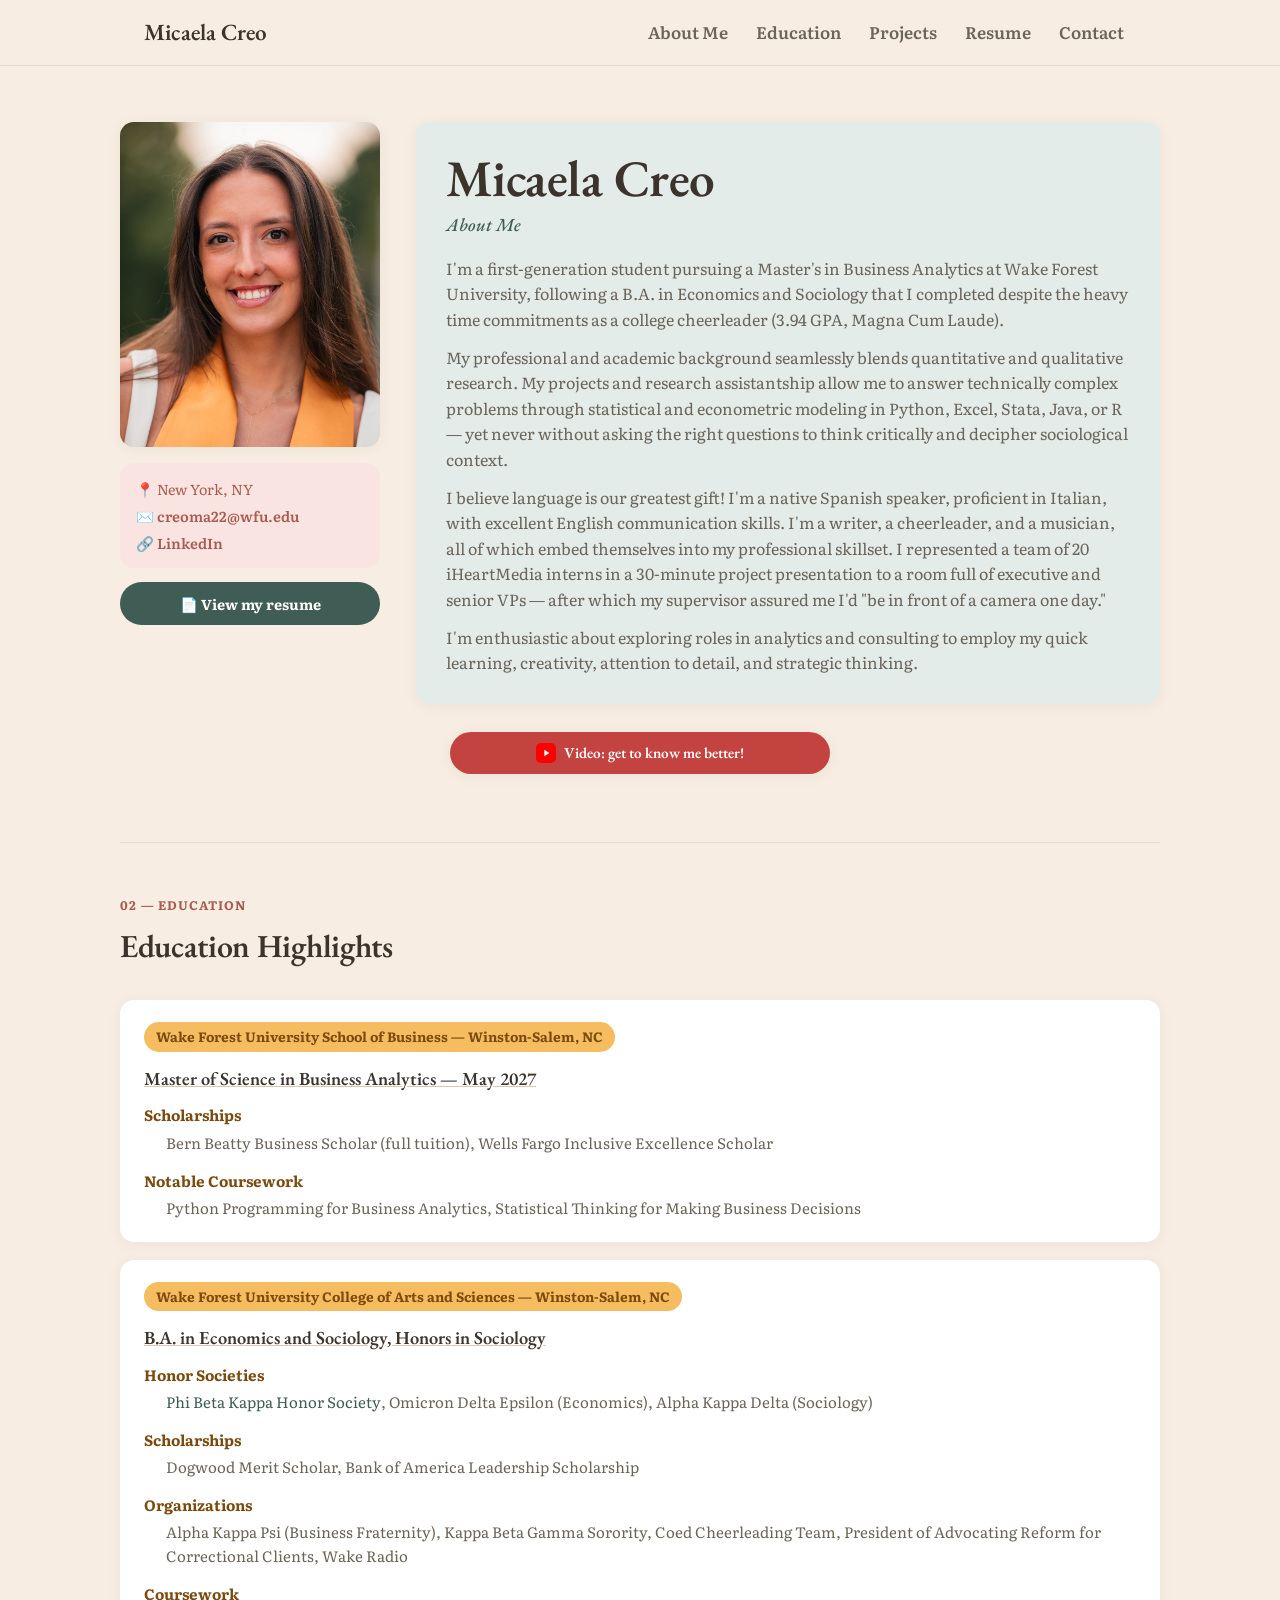
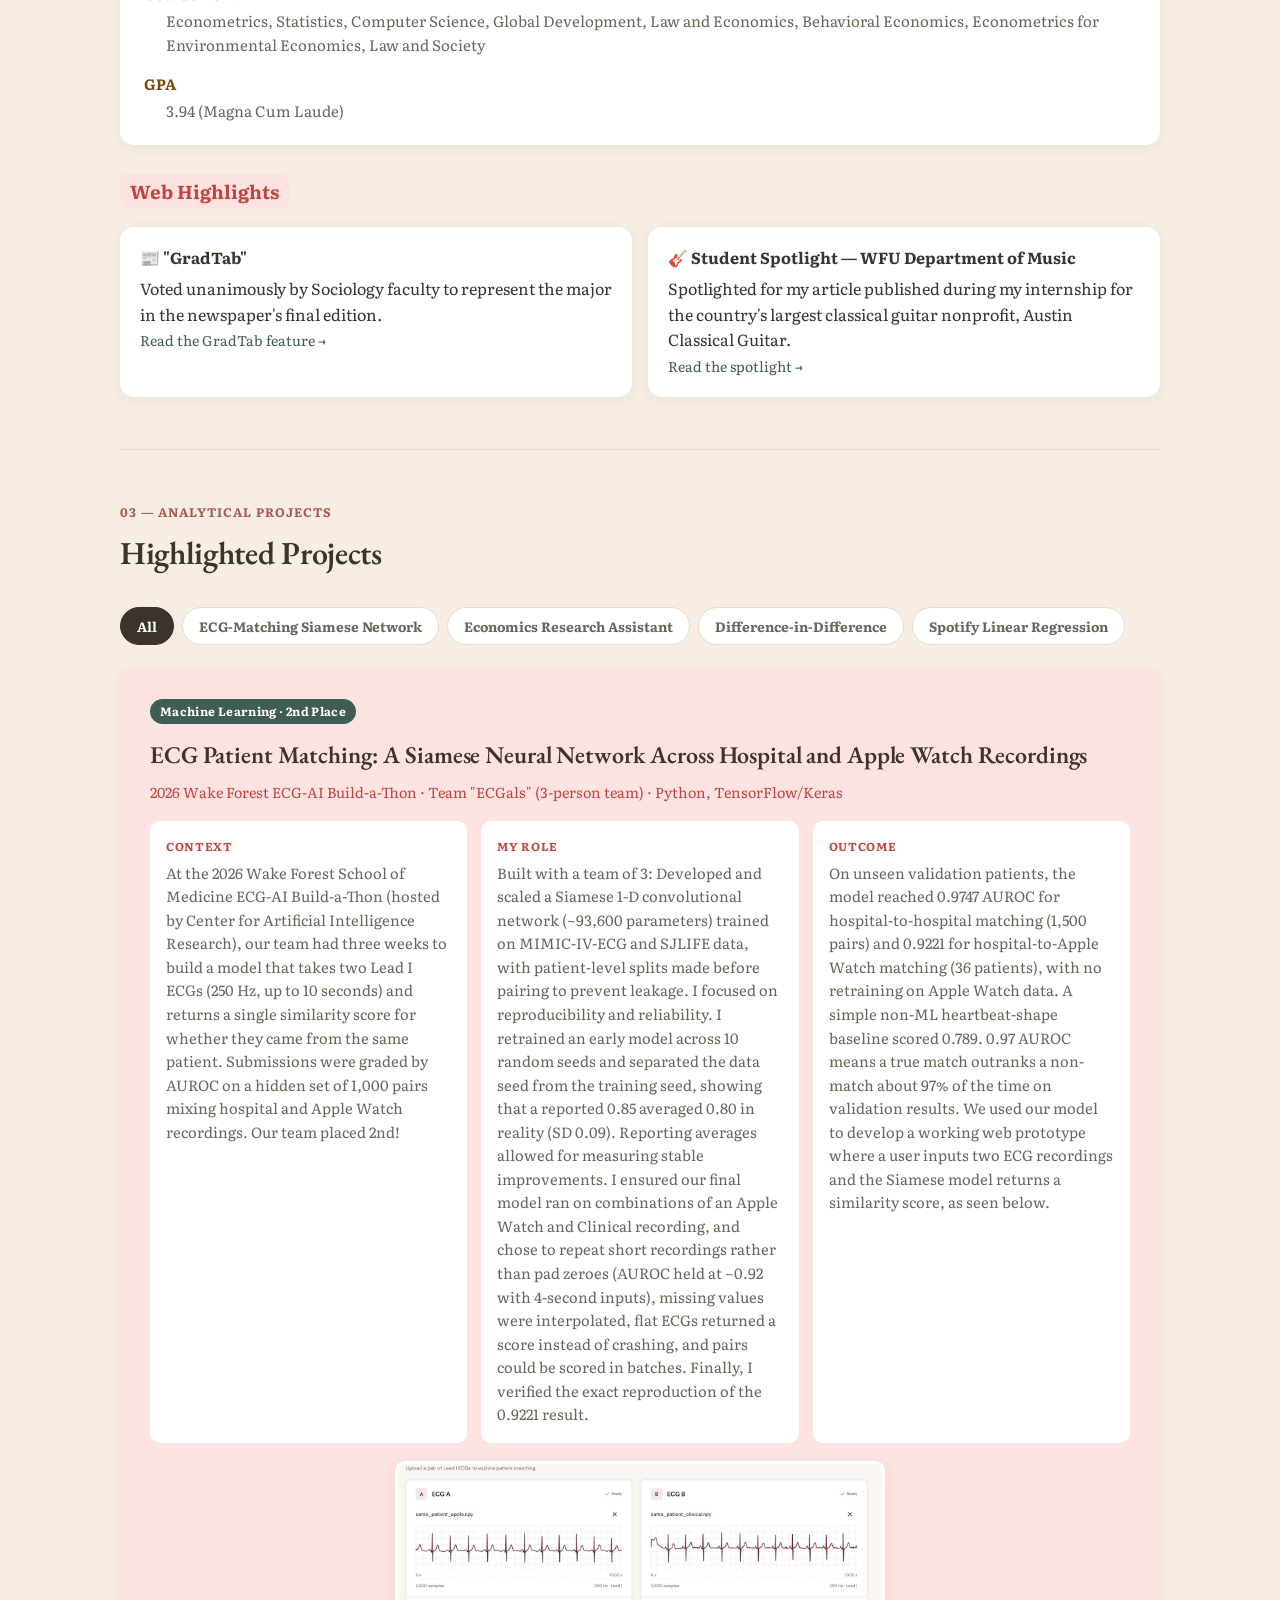
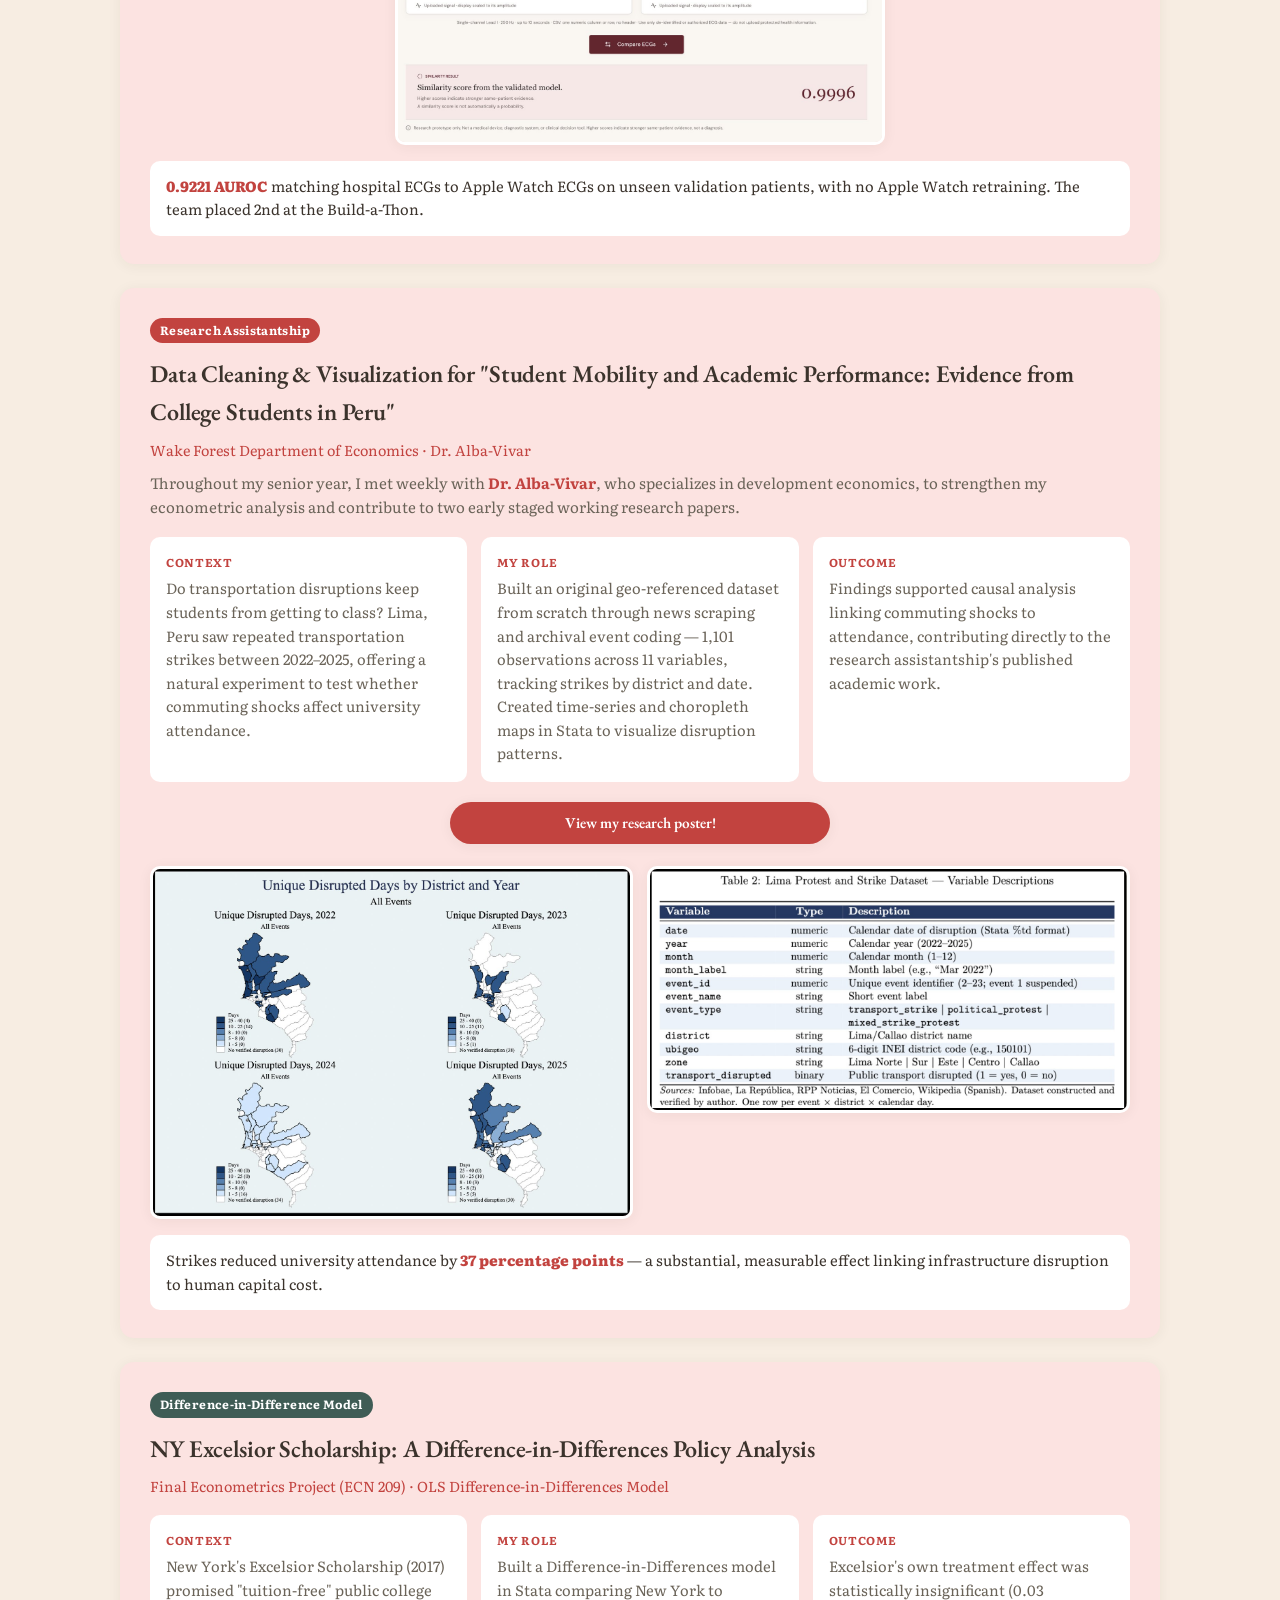
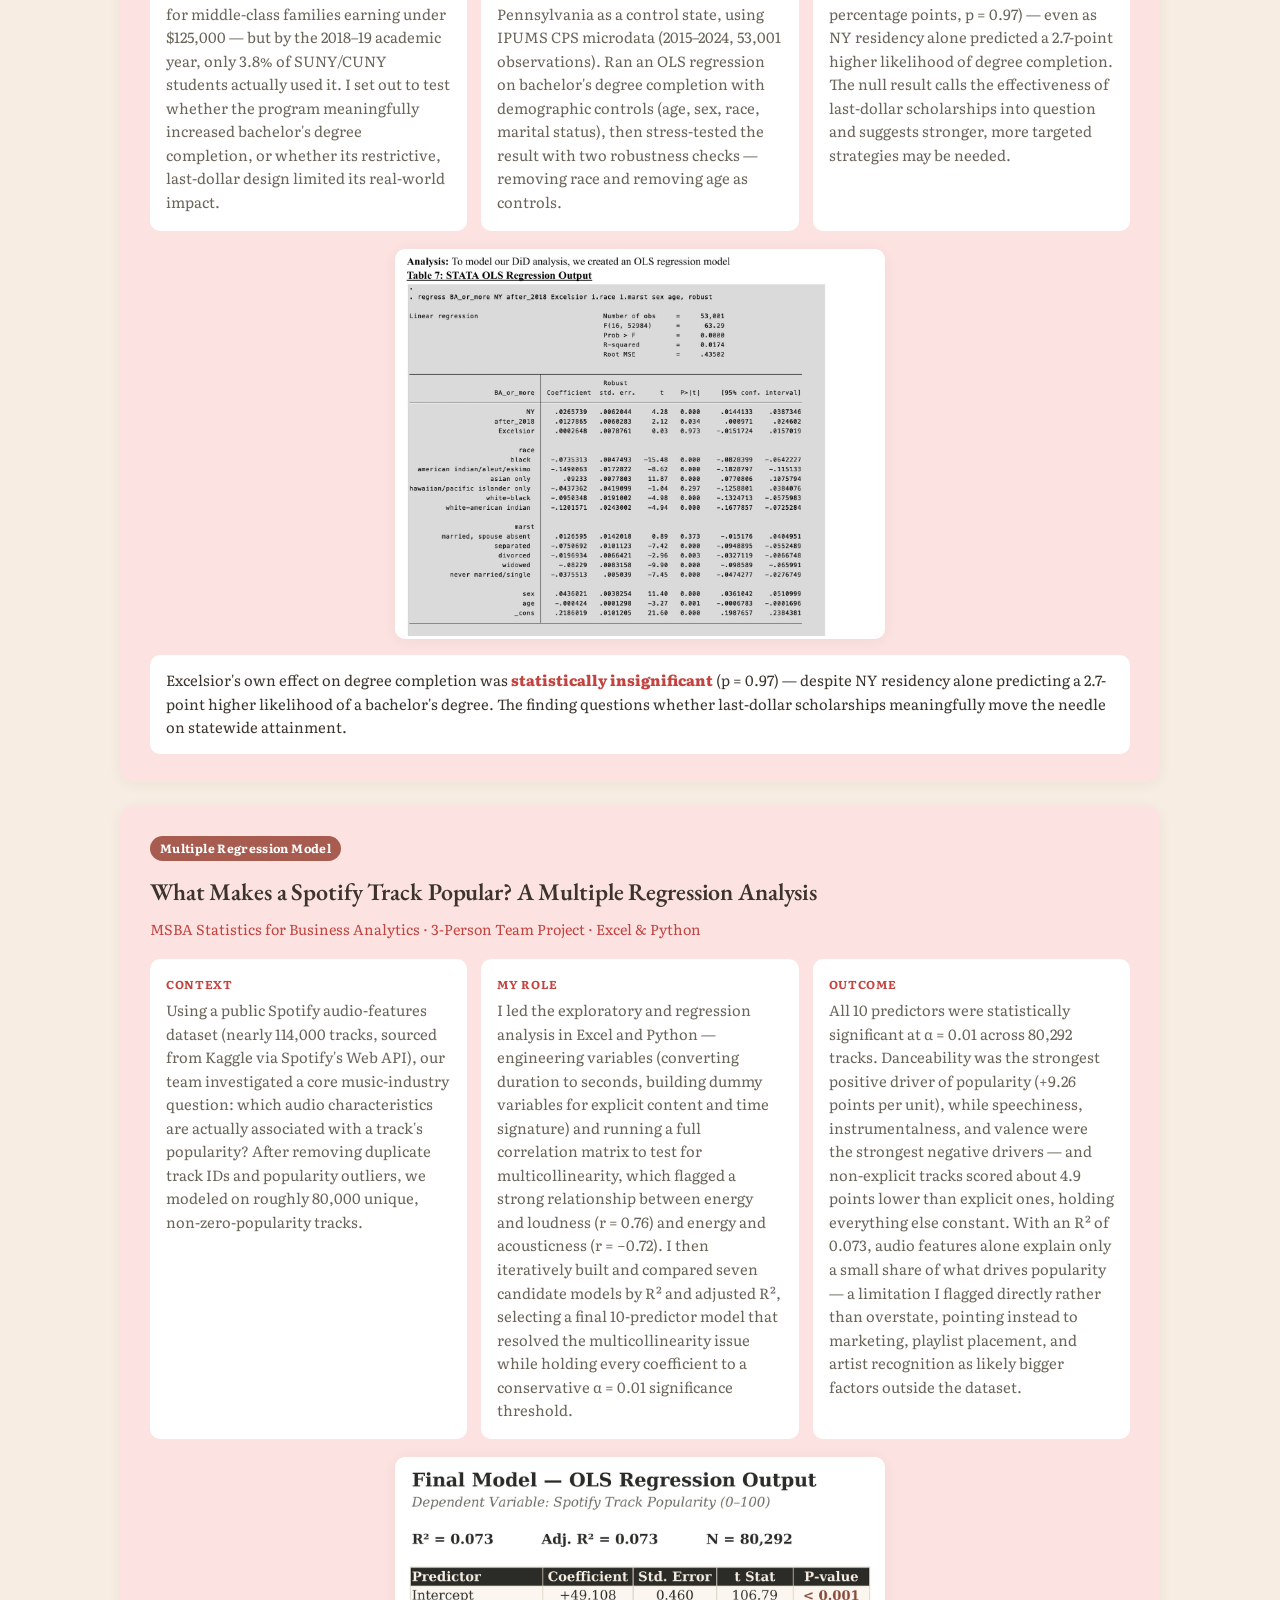
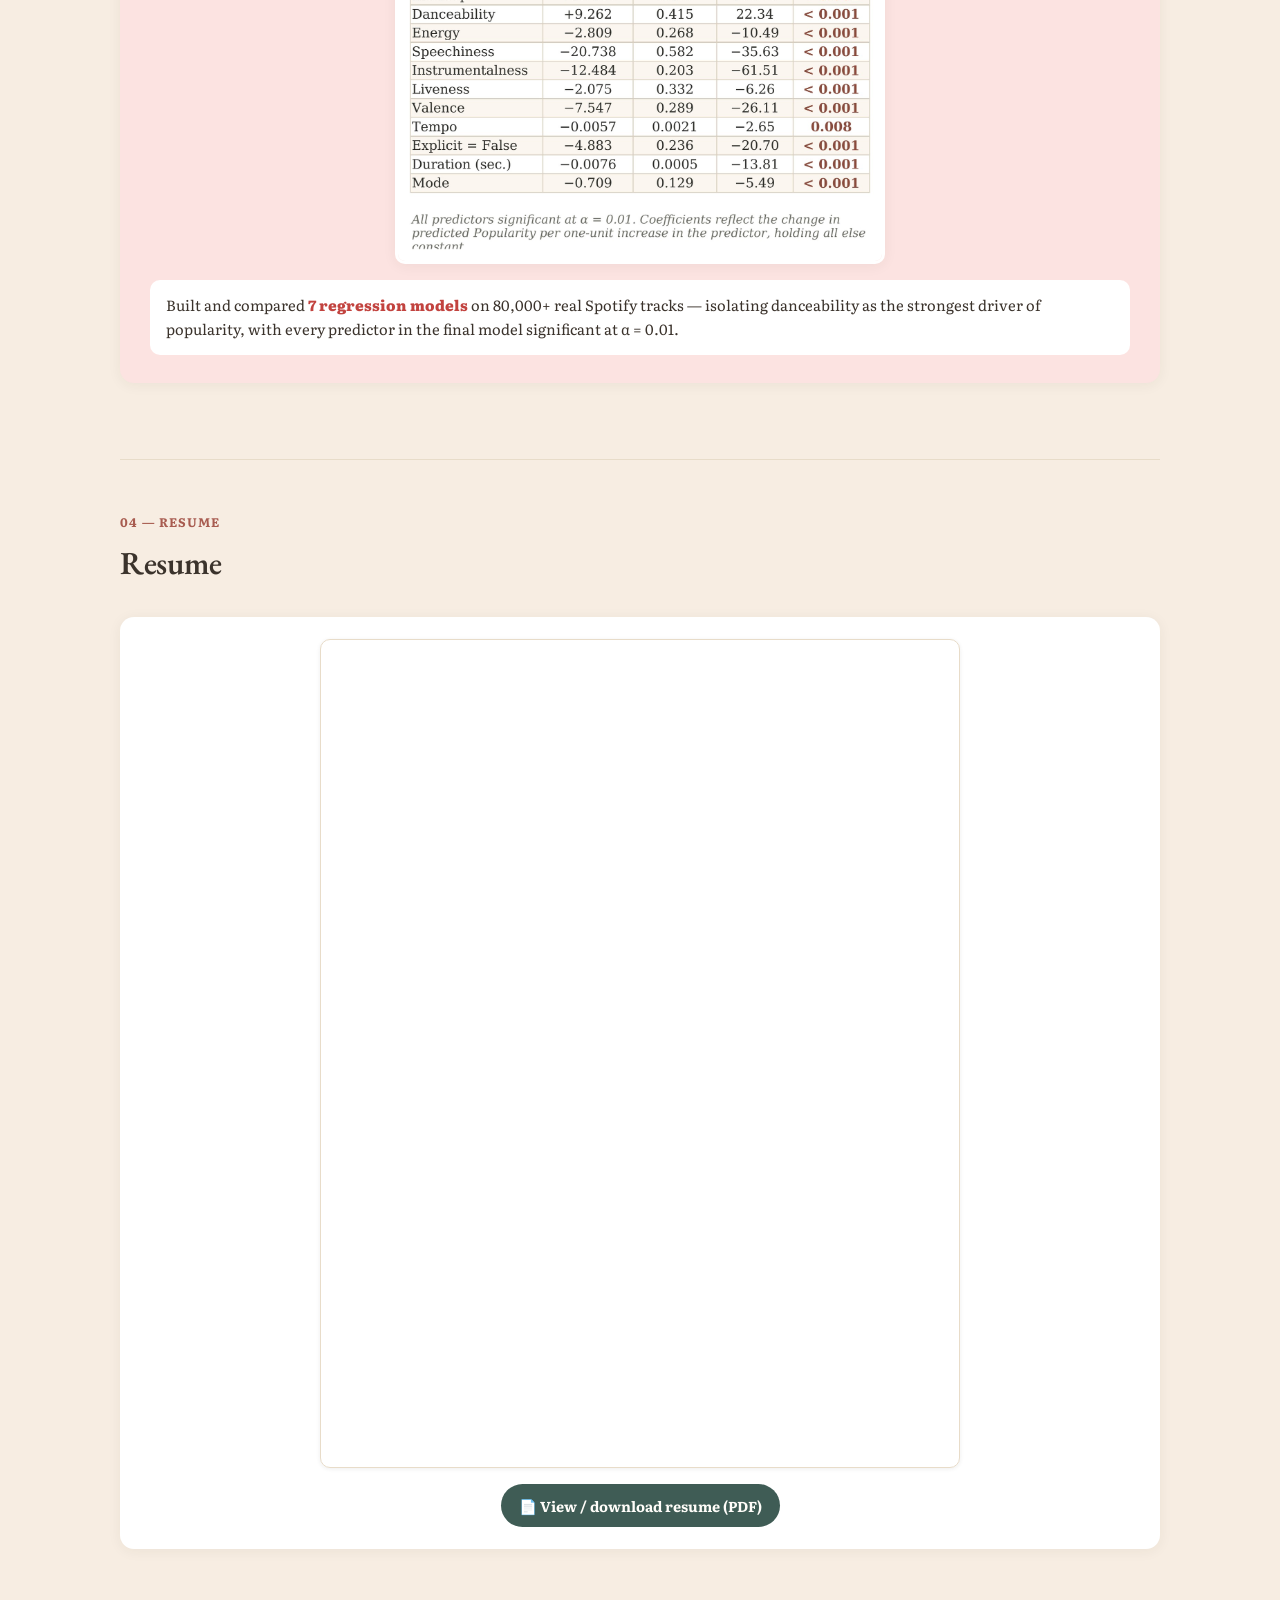
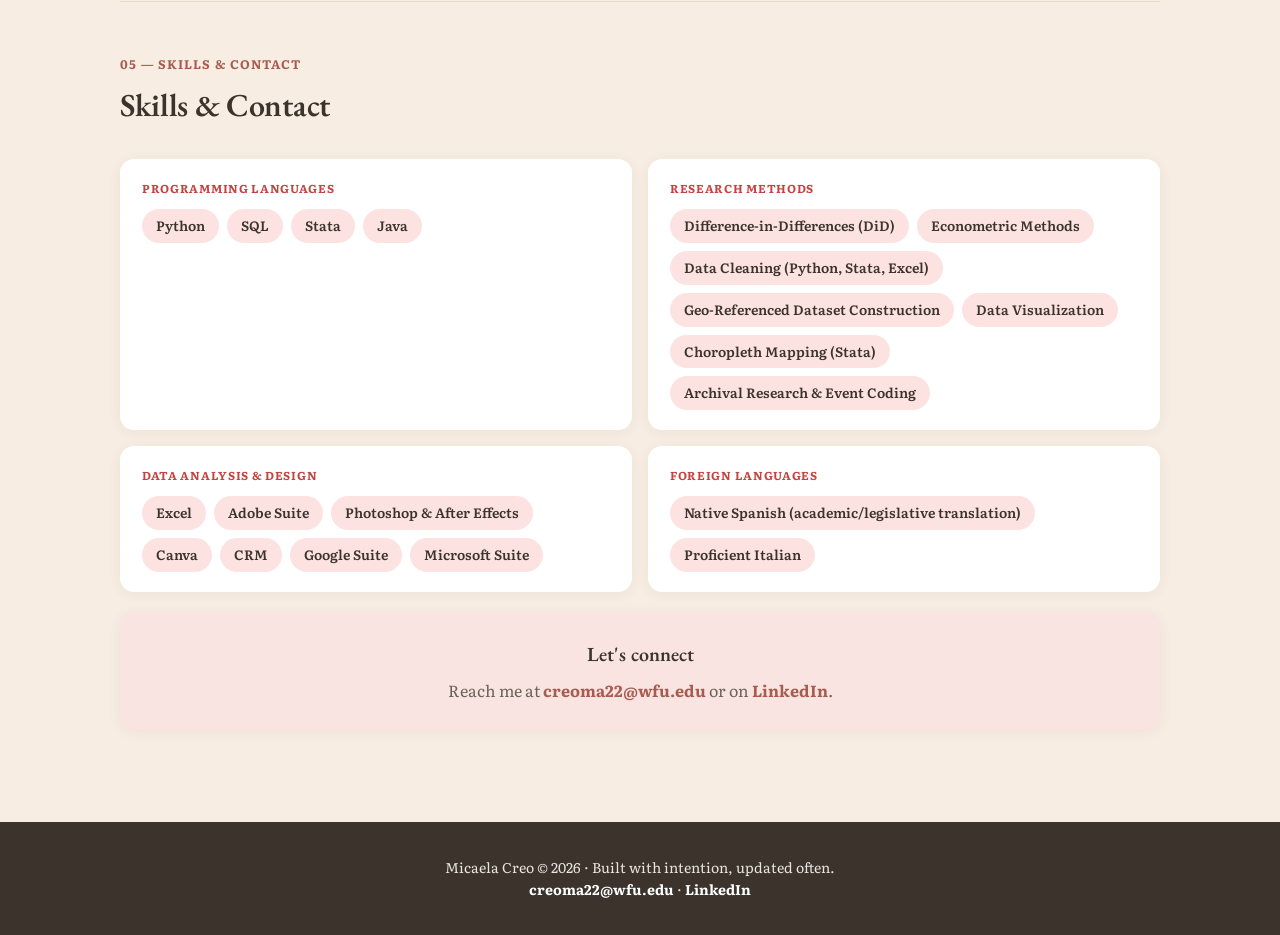
==== commit ee705f2d: "Refine project details and team roles in index.html Updated project descriptions and roles for clari" ====
--- a/index.html
+++ b/index.html
@@ -127,8 +127,8 @@
     <button class="pill active" data-filter="all">All</button>
     <button class="pill" data-filter="ml">ECG-Matching Siamese Network</button>
     <button class="pill" data-filter="research">Economics Research Assistant</button>
-    <button class="pill" data-filter="class">Difference-in-Difference Model</button>
-    <button class="pill" data-filter="regression">Spotify Linear Regression Model</button>
+    <button class="pill" data-filter="class">Difference-in-Difference</button>
+    <button class="pill" data-filter="regression">Spotify Linear Regression</button>
   </div>
 
   <!-- ECG PATIENT MATCHING -->
@@ -140,15 +140,15 @@
     <div class="psa-grid">
       <div class="psa-card">
         <div class="psa-label">Context</div>
-        <p>At the 2026 Wake Forest School of Medicine ECG-AI Build-a-Thon (hosted by the Akbilgic ECG-AI Lab), our team had three weeks to build a model that takes two Lead I ECGs (250 Hz, up to 10 seconds) and returns a single similarity score for whether they came from the same patient. Submissions were graded by AUROC on a hidden set of 1,000 pairs mixing hospital and Apple Watch recordings. We placed 2nd.</p>
+        <p>At the 2026 Wake Forest School of Medicine ECG-AI Build-a-Thon (hosted by Center for Artificial Intelligence Research), our team had three weeks to build a model that takes two Lead I ECGs (250 Hz, up to 10 seconds) and returns a single similarity score for whether they came from the same patient. Submissions were graded by AUROC on a hidden set of 1,000 pairs mixing hospital and Apple Watch recordings. Our team placed 2nd!</p>
       </div>
       <div class="psa-card">
         <div class="psa-label">My Role</div>
-        <p>Built with a team of 3: Amber Rodenbo, Ph.D. led model development and scaling of a Siamese 1-D convolutional network (~93,600 parameters) trained on MIMIC-IV-ECG and SJLIFE data, with patient-level splits made before pairing to prevent leakage. I focused on reproducibility and reliability. I retrained the early model across 10 random seeds and separated the data seed from the training seed, showing that a reported 0.85 averaged 0.80 (SD 0.09). After that, the team reported averages instead of best runs. I raised the audit question that led us to test the final model on Apple Watch data. I also hardened the submission's inference code: short recordings are repeated rather than zero-padded (AUROC held at ~0.92 with 4-second inputs), missing values are interpolated, flat ECGs return a score instead of crashing, and pairs can be scored in batches. Finally, I verified the submission package end to end (model checksum, exact reproduction of the 0.9221 result) and wrote the README usage section and experiment log entries.</p>
+        <p>Built with a team of 3: Developed and scaled a Siamese 1-D convolutional network (~93,600 parameters) trained on MIMIC-IV-ECG and SJLIFE data, with patient-level splits made before pairing to prevent leakage. I focused on reproducibility and reliability. I retrained an early model across 10 random seeds and separated the data seed from the training seed, showing that a reported 0.85 averaged 0.80 in reality (SD 0.09). Reporting averages allowed for measuring stable improvements. I ensured our final model ran on combinations of an Apple Watch and Clinical recording, and chose to repeat short recordings rather than pad zeroes (AUROC held at ~0.92 with 4-second inputs), missing values were interpolated, flat ECGs returned a score instead of crashing, and pairs could be scored in batches. Finally, I verified the exact reproduction of the 0.9221 result.</p>
       </div>
       <div class="psa-card">
         <div class="psa-label">Outcome</div>
-        <p>On unseen validation patients, the model reached 0.9747 AUROC for hospital-to-hospital matching (1,500 pairs) and 0.9221 for hospital-to-Apple Watch matching (36 patients), with no retraining on Apple Watch data. A simple non-ML heartbeat-shape baseline scored 0.789. AUROC isn't accuracy: 0.97 means a true match outranks a non-match about 97% of the time. These are validation results, since the hidden test scores weren't released to us. The model is a research prototype, not a medical device. My main takeaway: one run is one draw, so report distributions and test what you'll actually ship.</p>
+        <p>On unseen validation patients, the model reached 0.9747 AUROC for hospital-to-hospital matching (1,500 pairs) and 0.9221 for hospital-to-Apple Watch matching (36 patients), with no retraining on Apple Watch data. A simple non-ML heartbeat-shape baseline scored 0.789. 0.97 AUROC means a true match outranks a non-match about 97% of the time on validation results. We used our model to develop a working web prototype where a user inputs two ECG recordings and the Siamese model returns a similarity score, as seen below.</p>
       </div>
     </div>
 
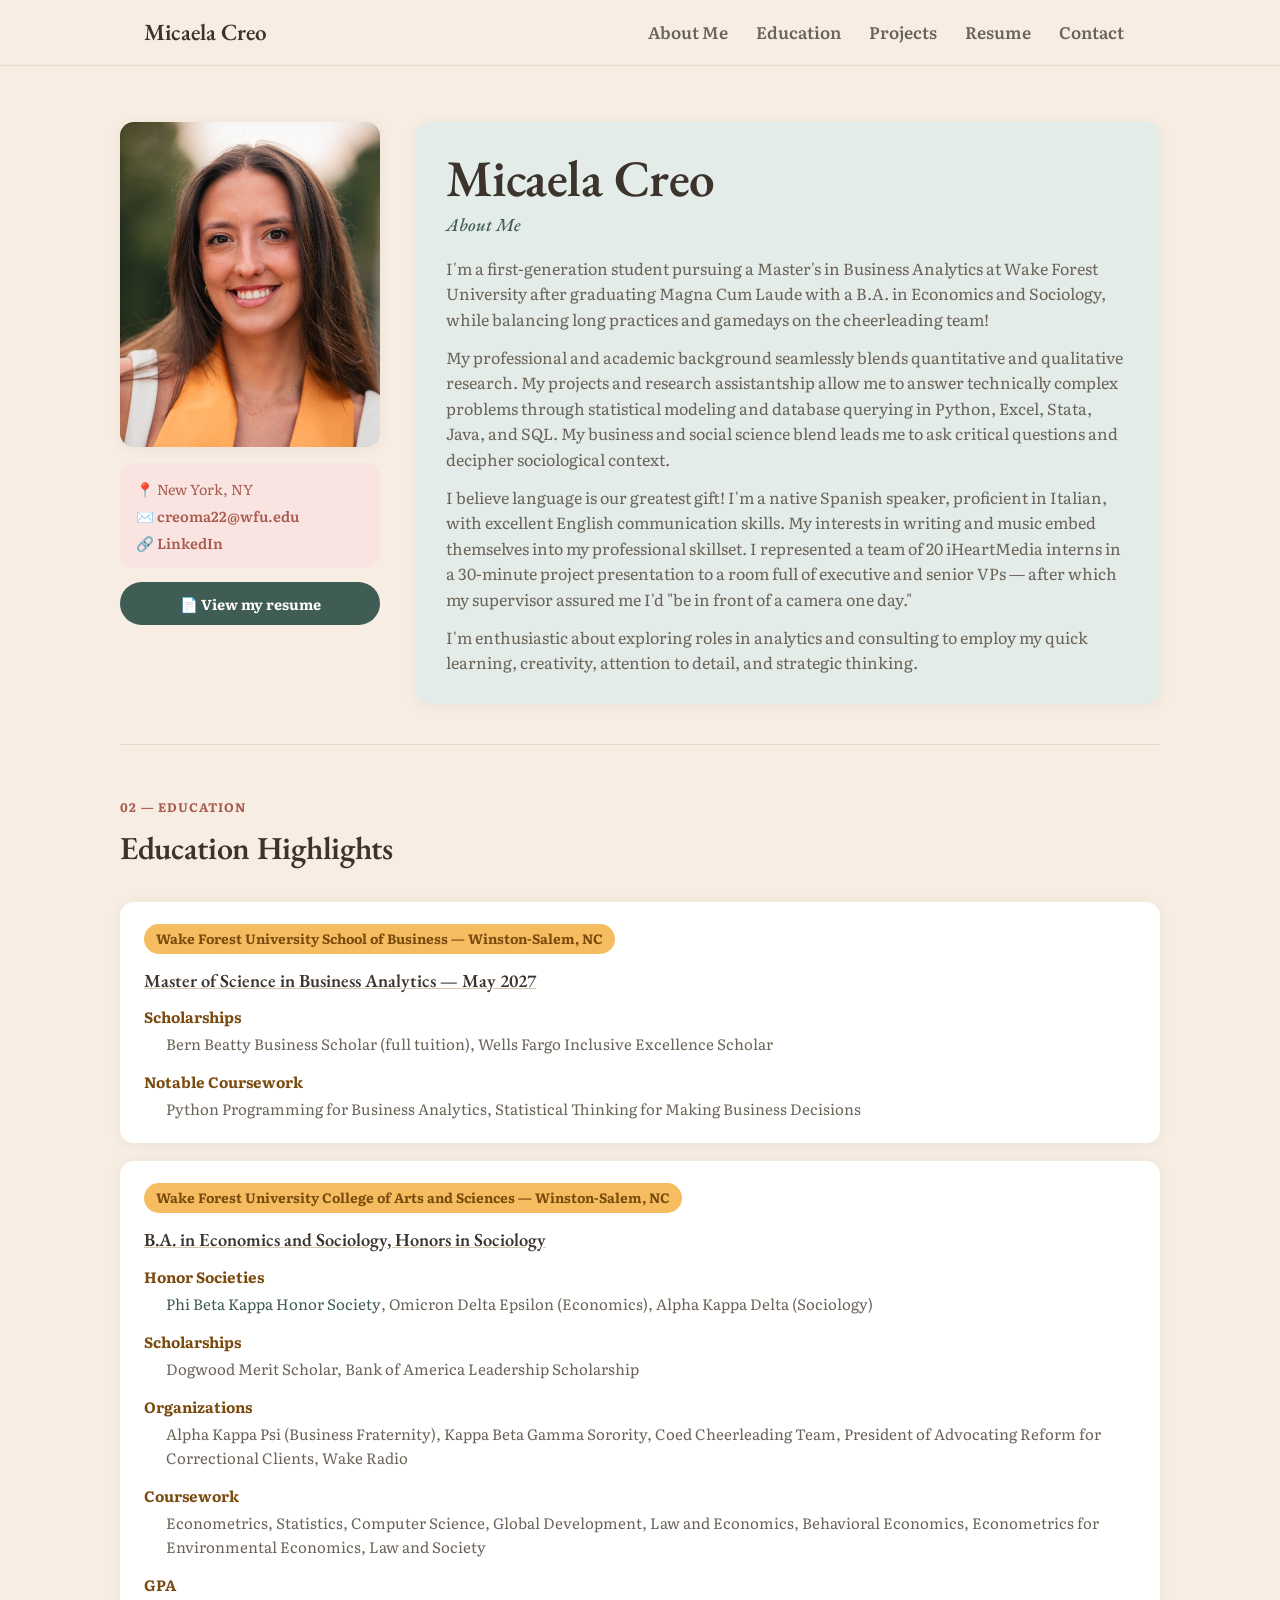
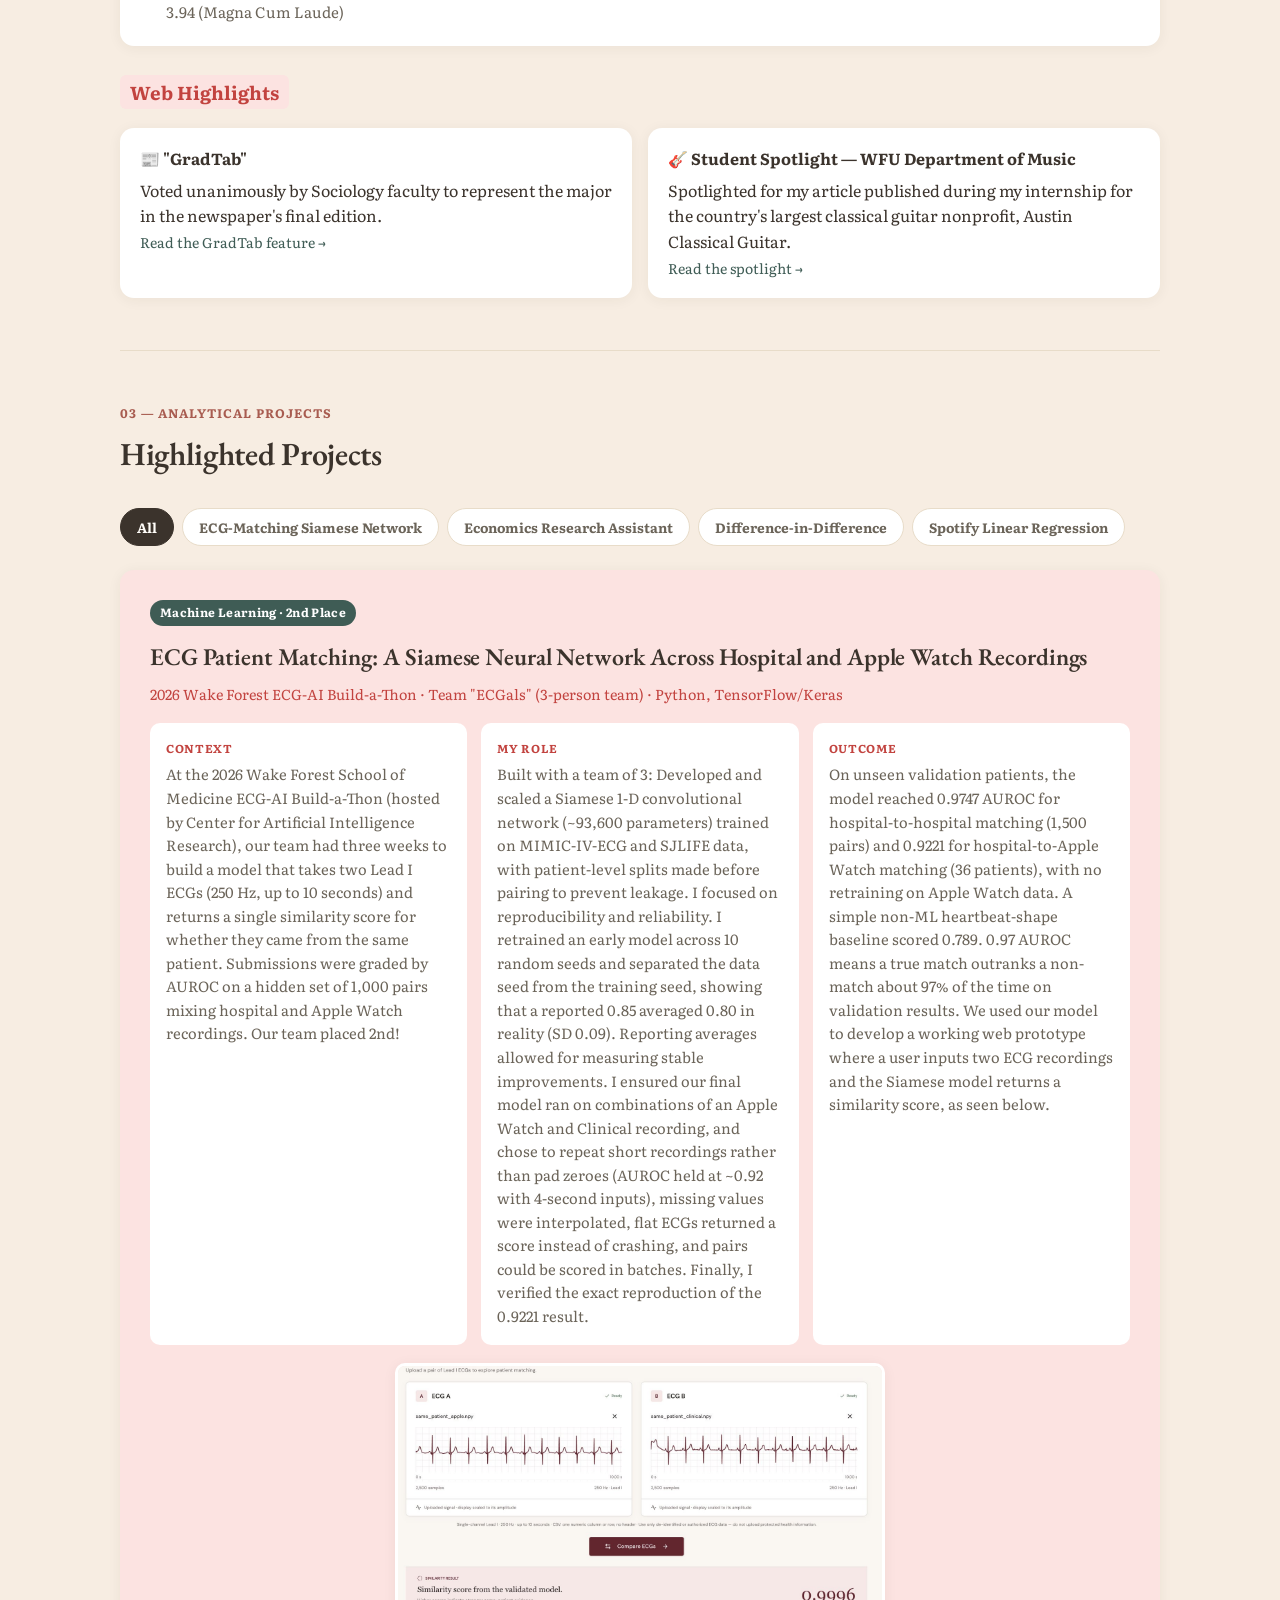
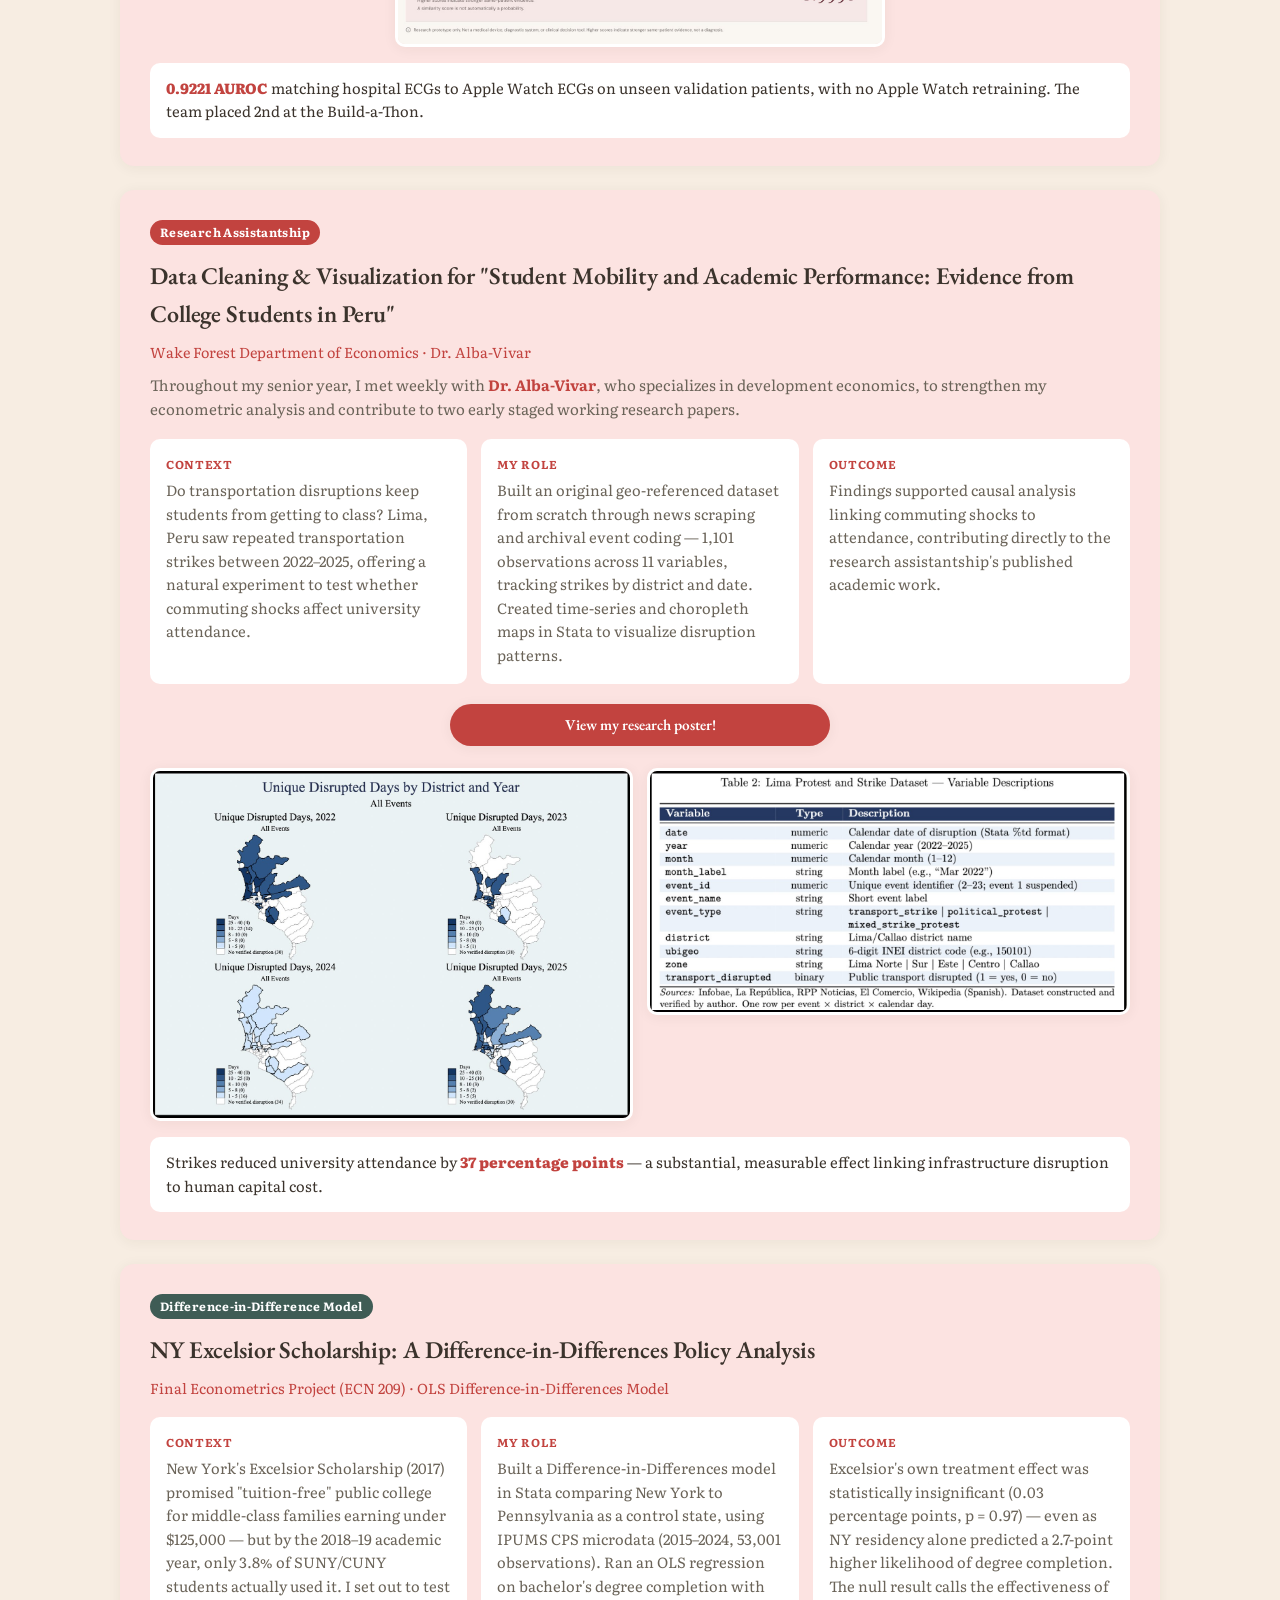
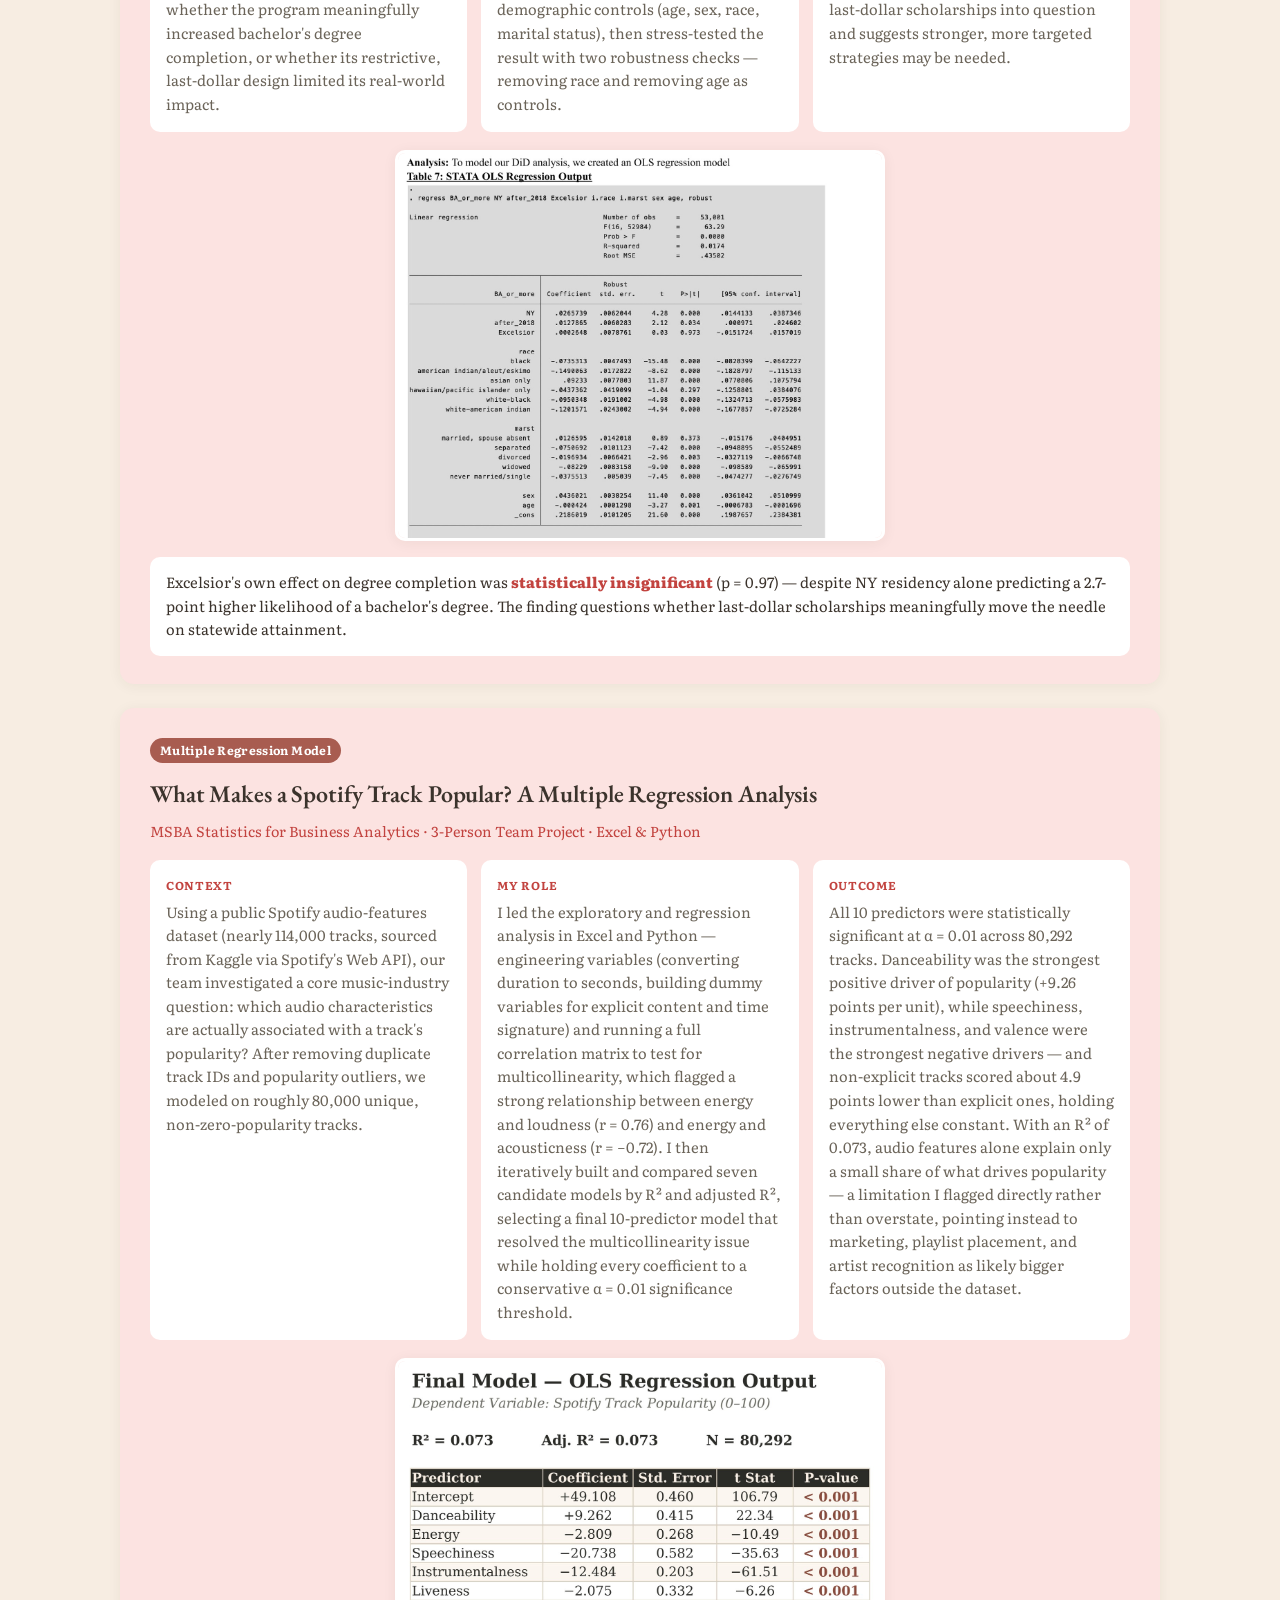
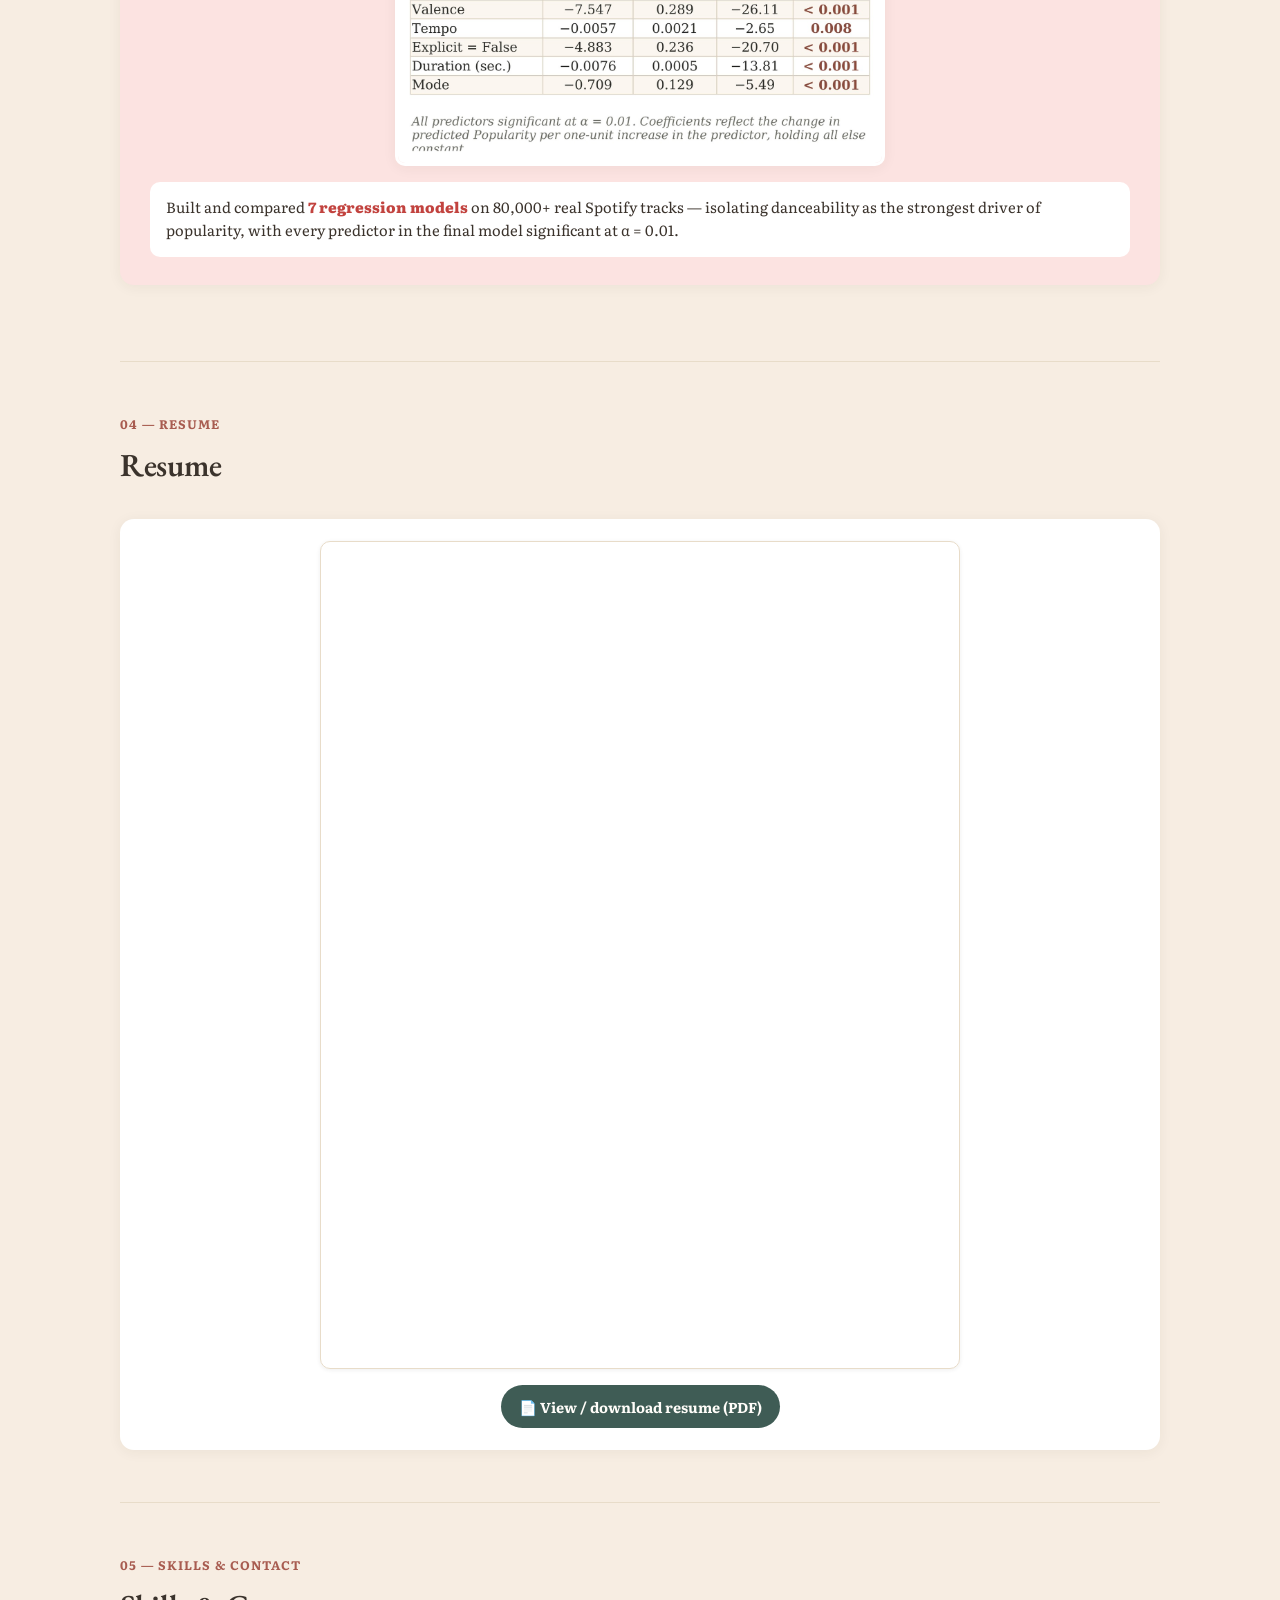
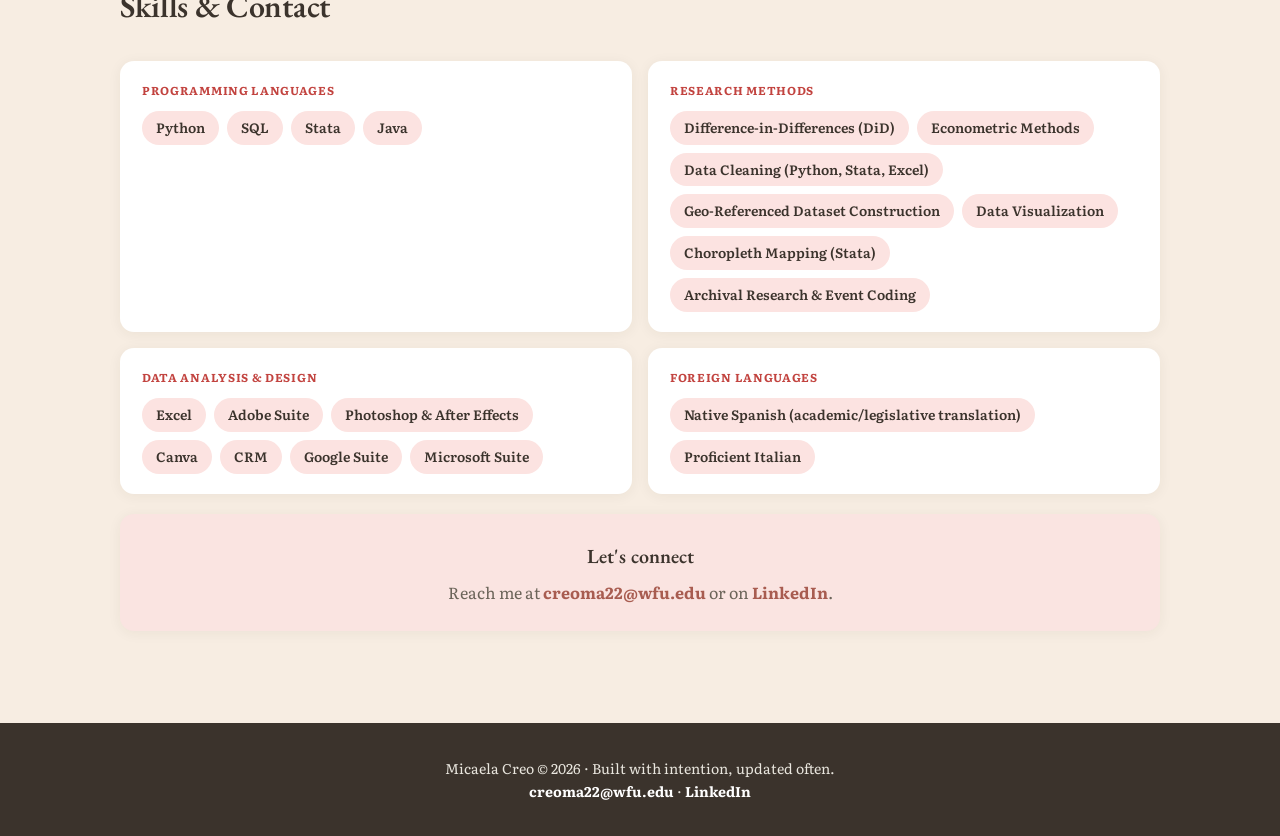
==== commit 70c02498: "Revise about section and remove video block Updated personal introduction and removed video section." ====
--- a/index.html
+++ b/index.html
@@ -43,21 +43,13 @@
     <div id="about" class="about-callout reveal">
       <h1>Micaela Creo</h1>
       <div class="tagline">About Me</div>
-      <p>I'm a first-generation student pursuing a Master's in Business Analytics at Wake Forest University, following a B.A. in Economics and Sociology that I completed despite the heavy time commitments as a college cheerleader (3.94 GPA, Magna Cum Laude).</p>
-      <p>My professional and academic background seamlessly blends quantitative and qualitative research. My projects and research assistantship allow me to answer technically complex problems through statistical and econometric modeling in Python, Excel, Stata, Java, or R — yet never without asking the right questions to think critically and decipher sociological context.</p>
-      <p>I believe language is our greatest gift! I'm a native Spanish speaker, proficient in Italian, with excellent English communication skills. I'm a writer, a cheerleader, and a musician, all of which embed themselves into my professional skillset. I represented a team of 20 iHeartMedia interns in a 30-minute project presentation to a room full of executive and senior VPs — after which my supervisor assured me I'd "be in front of a camera one day."</p>
+      <p>I'm a first-generation student pursuing a Master's in Business Analytics at Wake Forest University after graduating Magna Cum Laude with a B.A. in Economics and Sociology, while balancing long practices and gamedays on the cheerleading team!</p>
+      <p>My professional and academic background seamlessly blends quantitative and qualitative research. My projects and research assistantship allow me to answer technically complex problems through statistical modeling and database querying in Python, Excel, Stata, Java, and SQL. My business and social science blend leads me to ask critical questions and decipher sociological context.</p>
+      <p>I believe language is our greatest gift! I'm a native Spanish speaker, proficient in Italian, with excellent English communication skills. My interests in writing and music embed themselves into my professional skillset. I represented a team of 20 iHeartMedia interns in a 30-minute project presentation to a room full of executive and senior VPs — after which my supervisor assured me I'd "be in front of a camera one day."</p>
       <p>I'm enthusiastic about exploring roles in analytics and consulting to employ my quick learning, creativity, attention to detail, and strategic thinking.</p>
     </div>
   </div>
 
-  <div class="video-block reveal">
-    <div class="poster-btn-wrap">
-      <a class="poster-btn" href="https://youtu.be/tv0DeRe7hzU" target="_blank" rel="noopener">
-        <svg class="yt-icon" viewBox="0 0 24 24" width="20" height="20" aria-hidden="true"><rect width="24" height="24" rx="6" fill="#FF0000"></rect><path d="M10 8l6 4-6 4V8z" fill="#fff"></path></svg>
-        Video: get to know me better!
-      </a>
-    </div>
-  </div>
 </header>
 
 <section id="education" class="page-section container reveal">
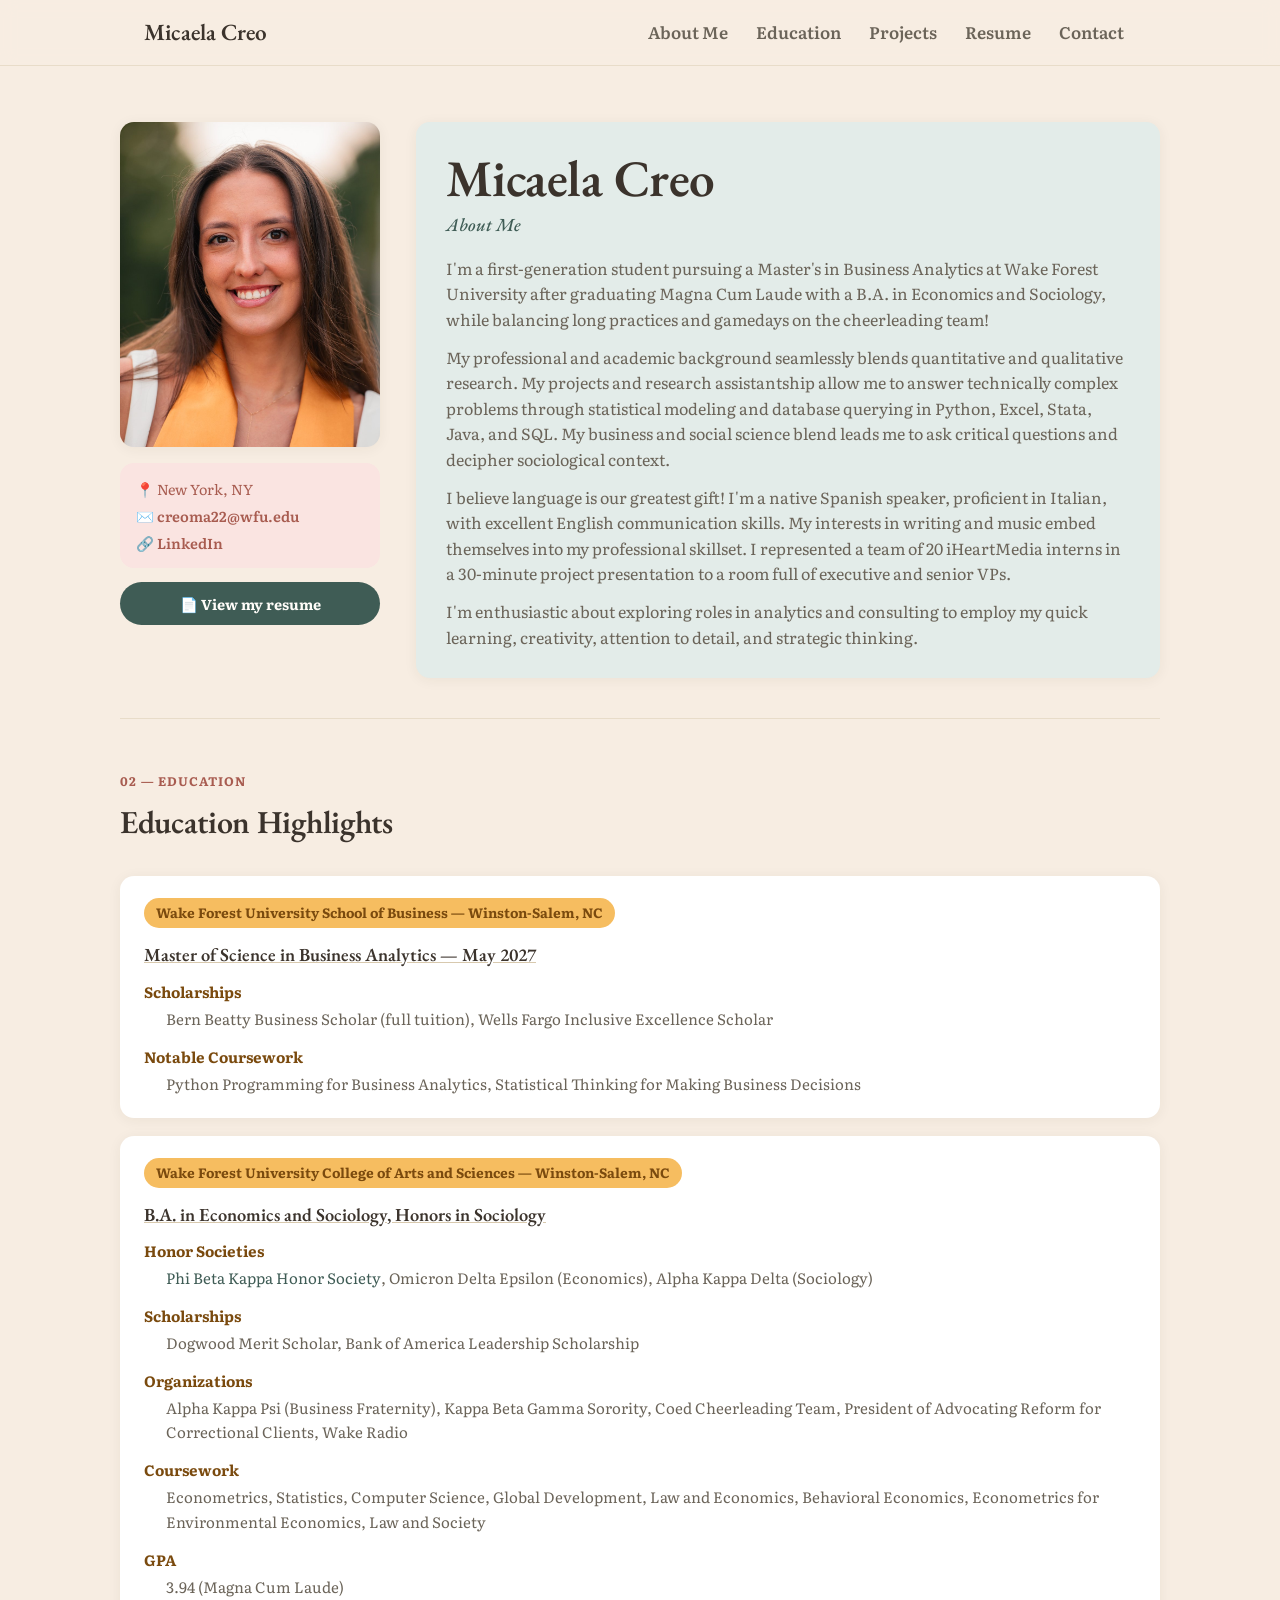
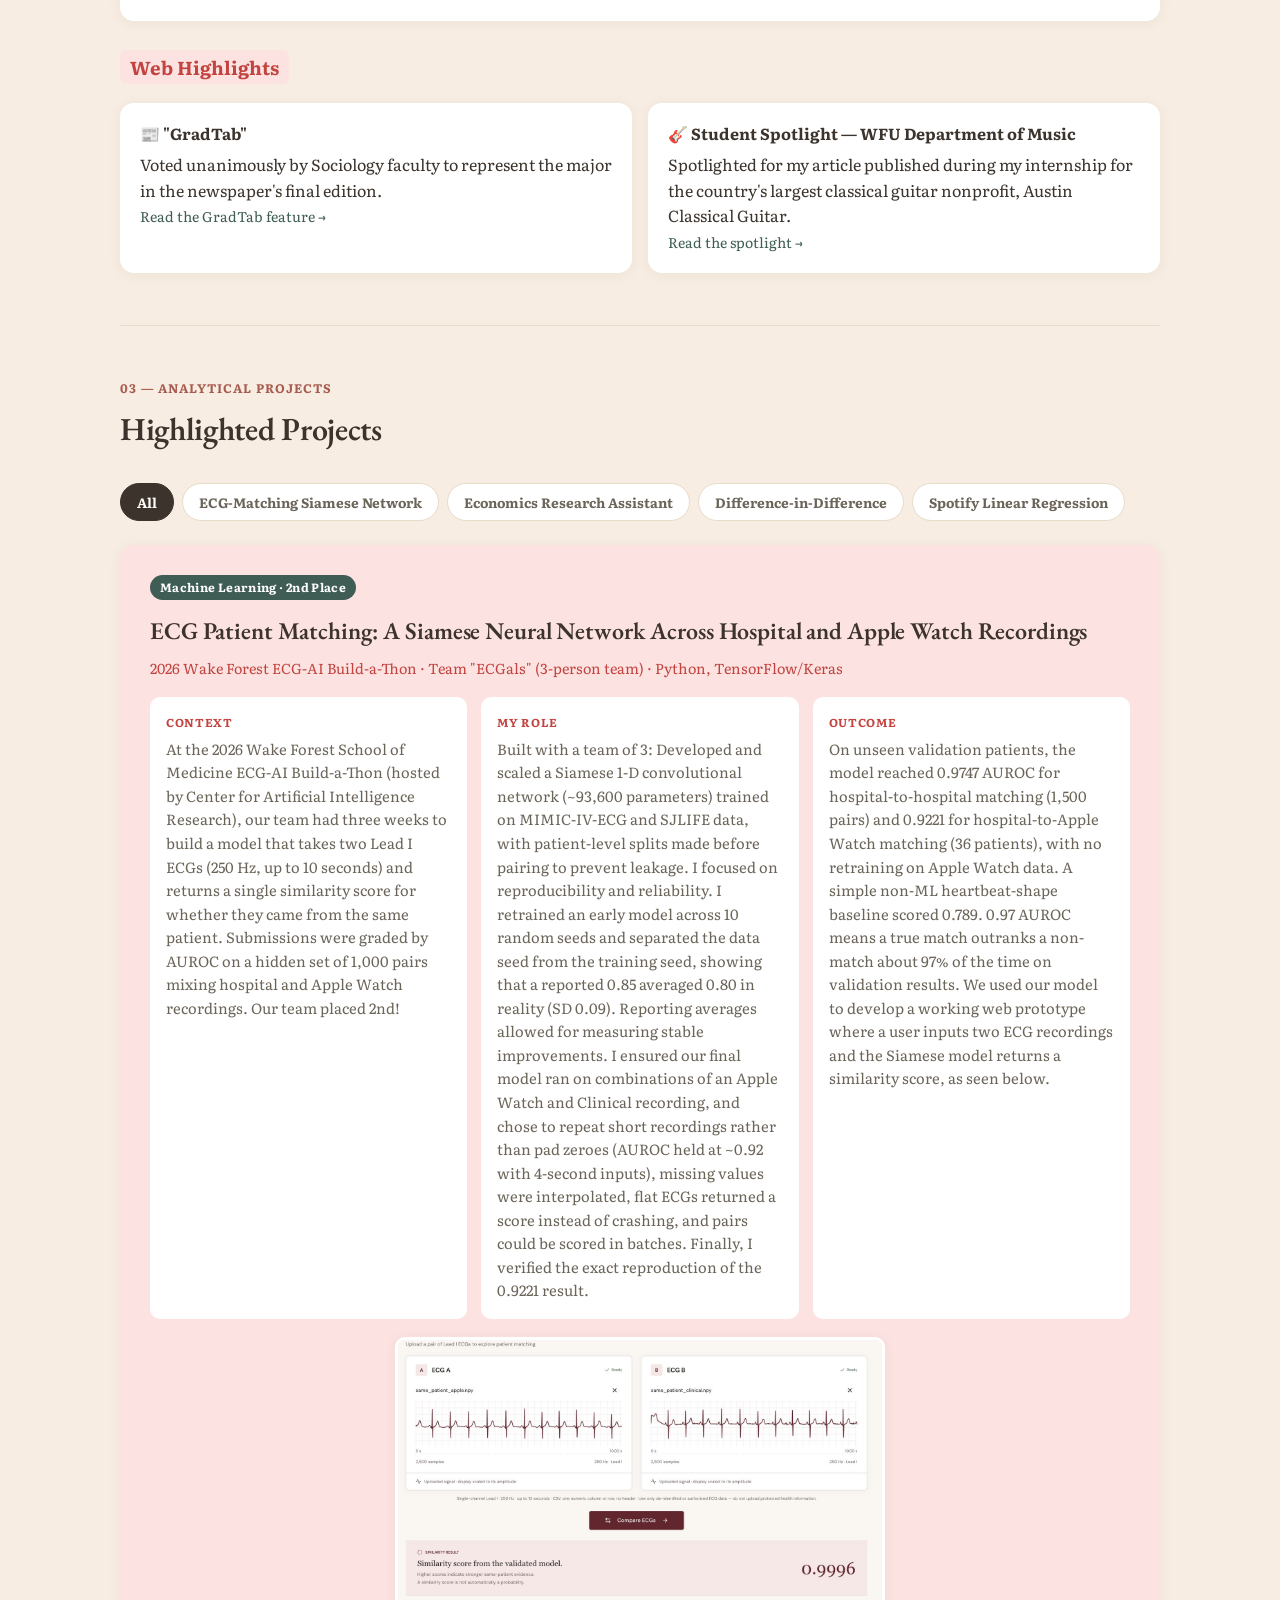
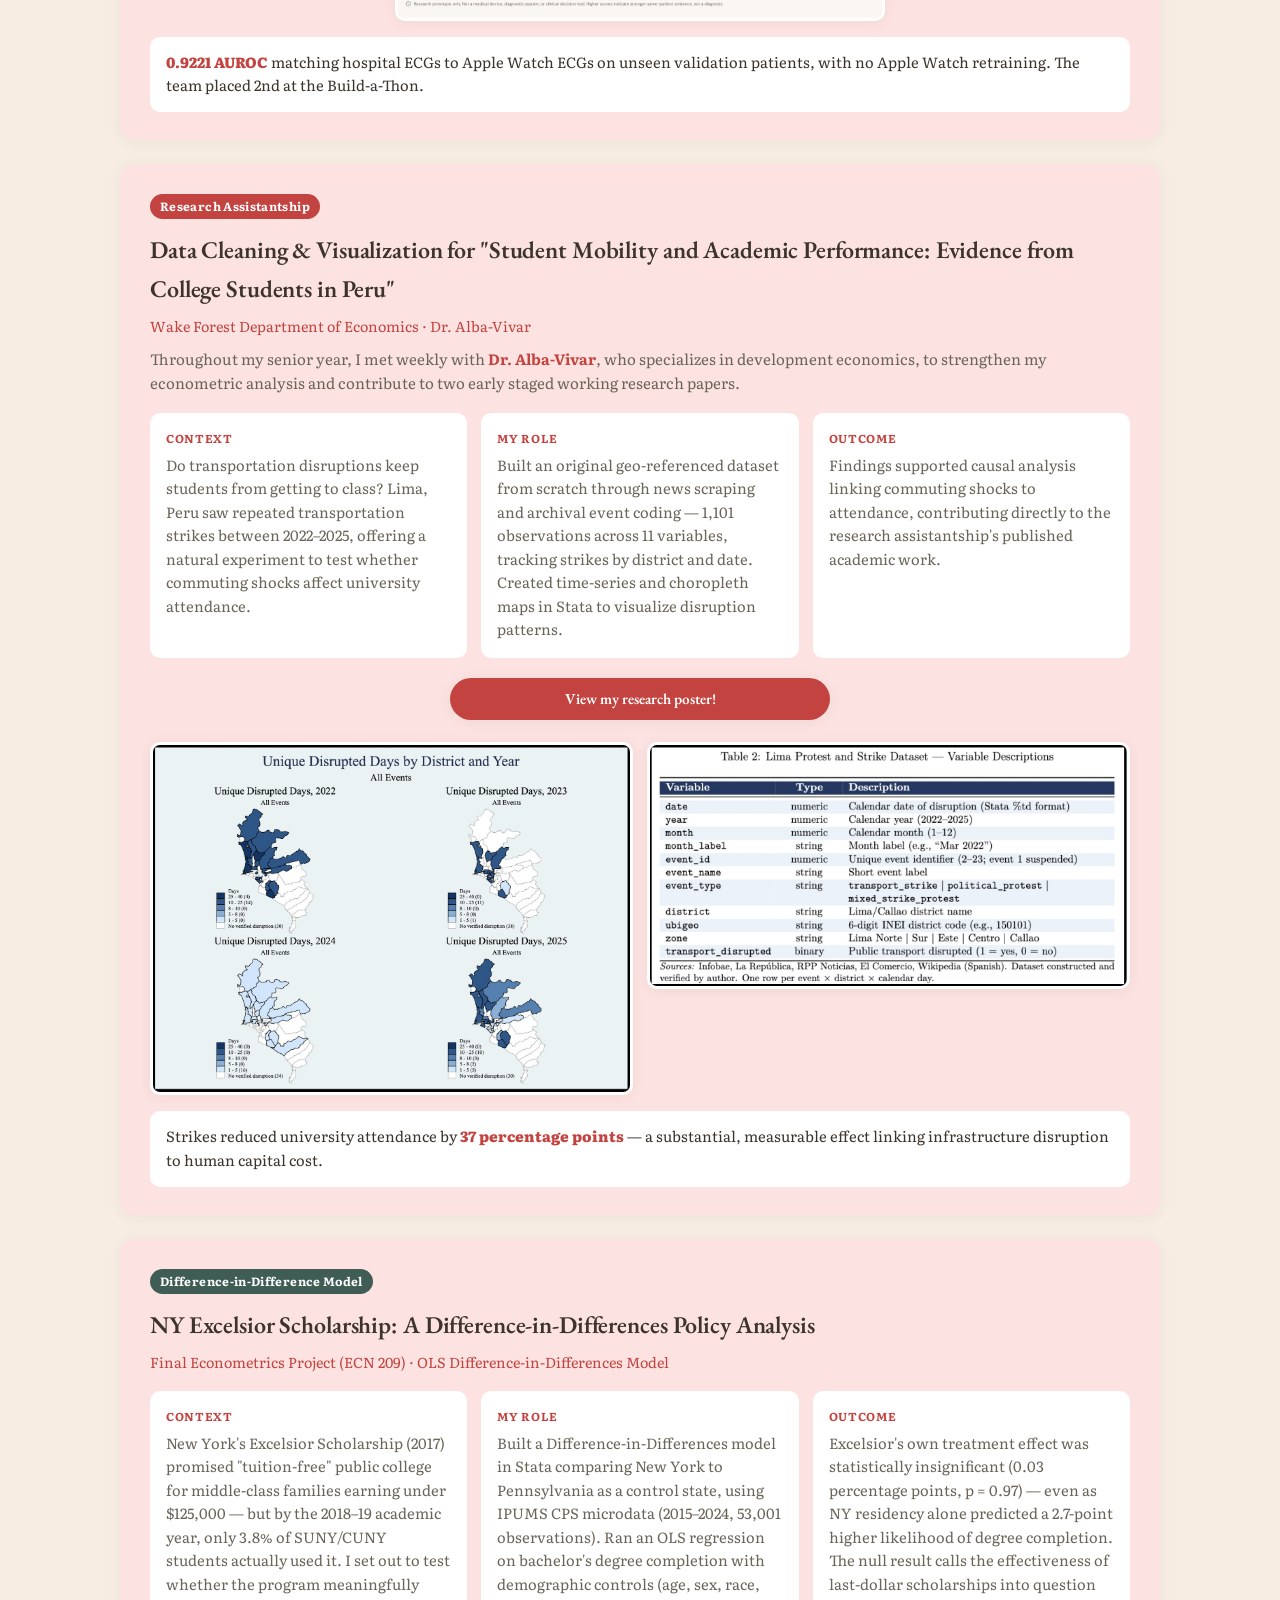
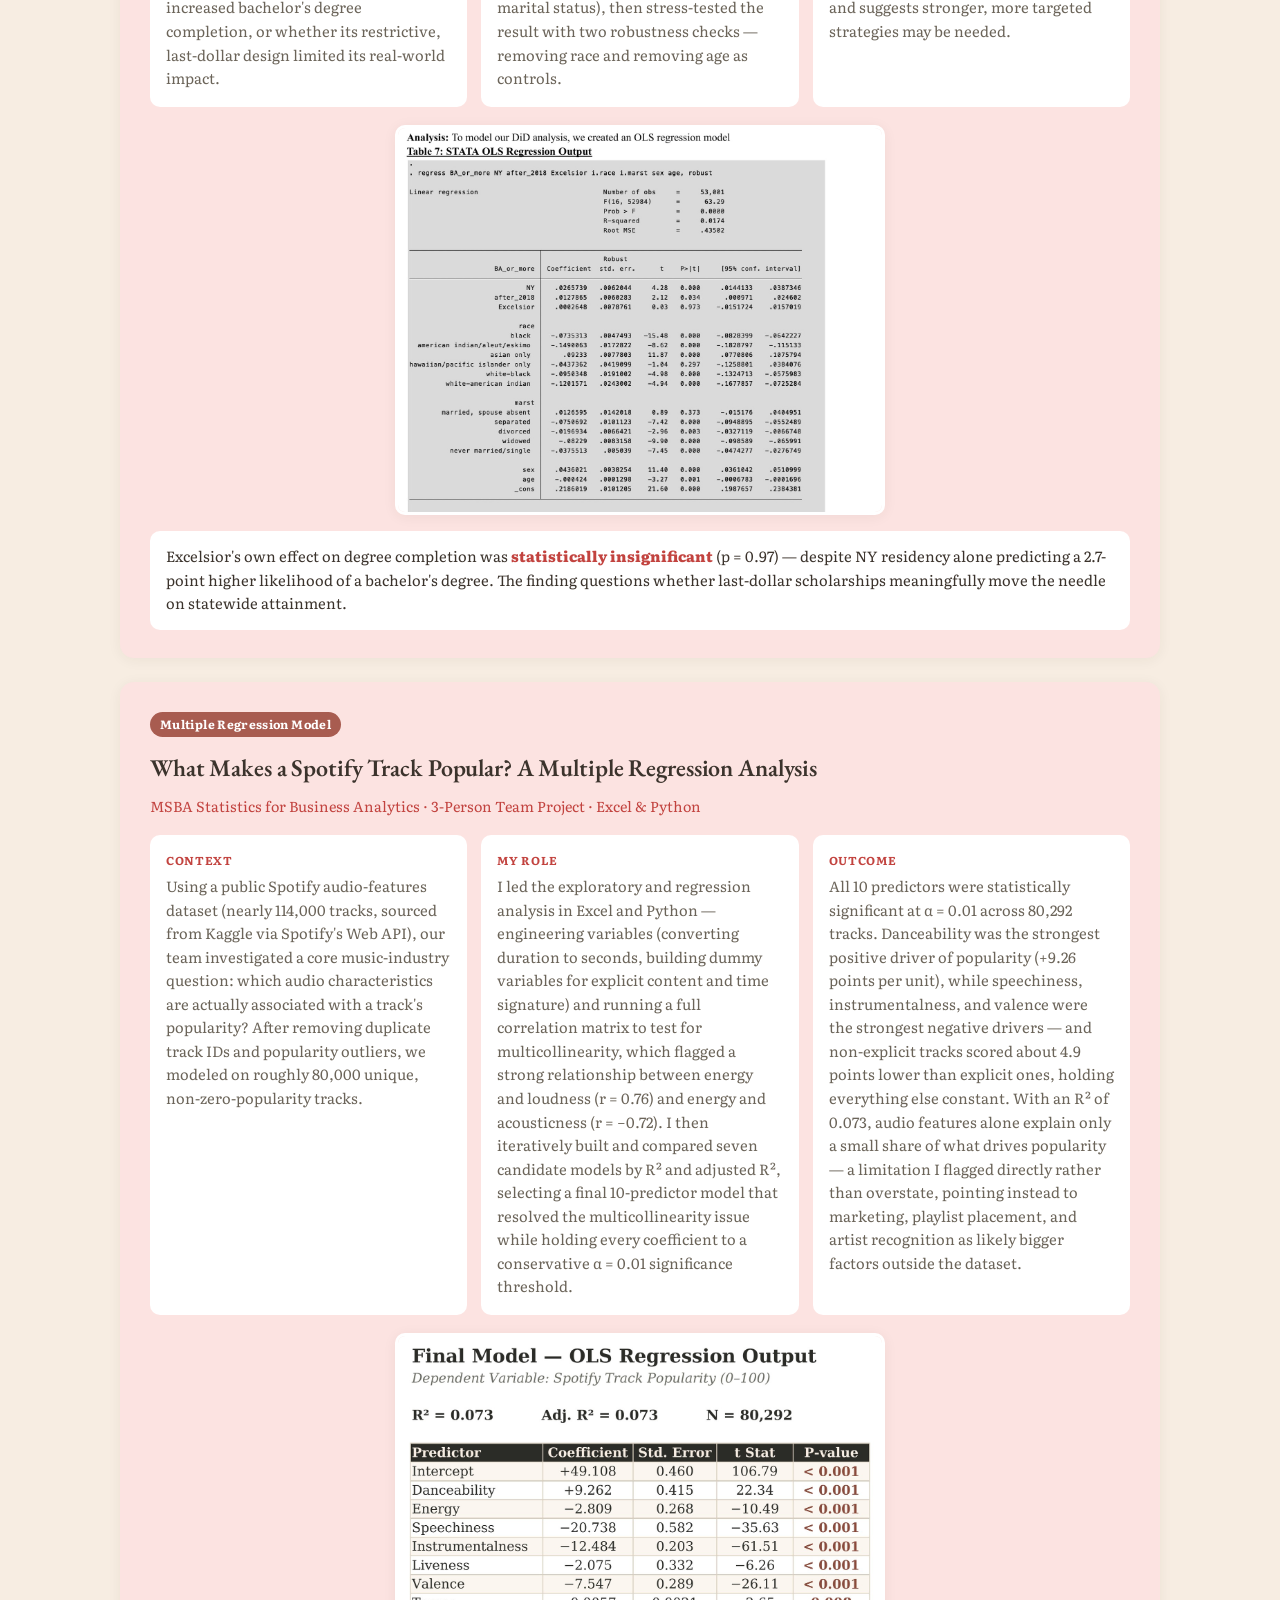
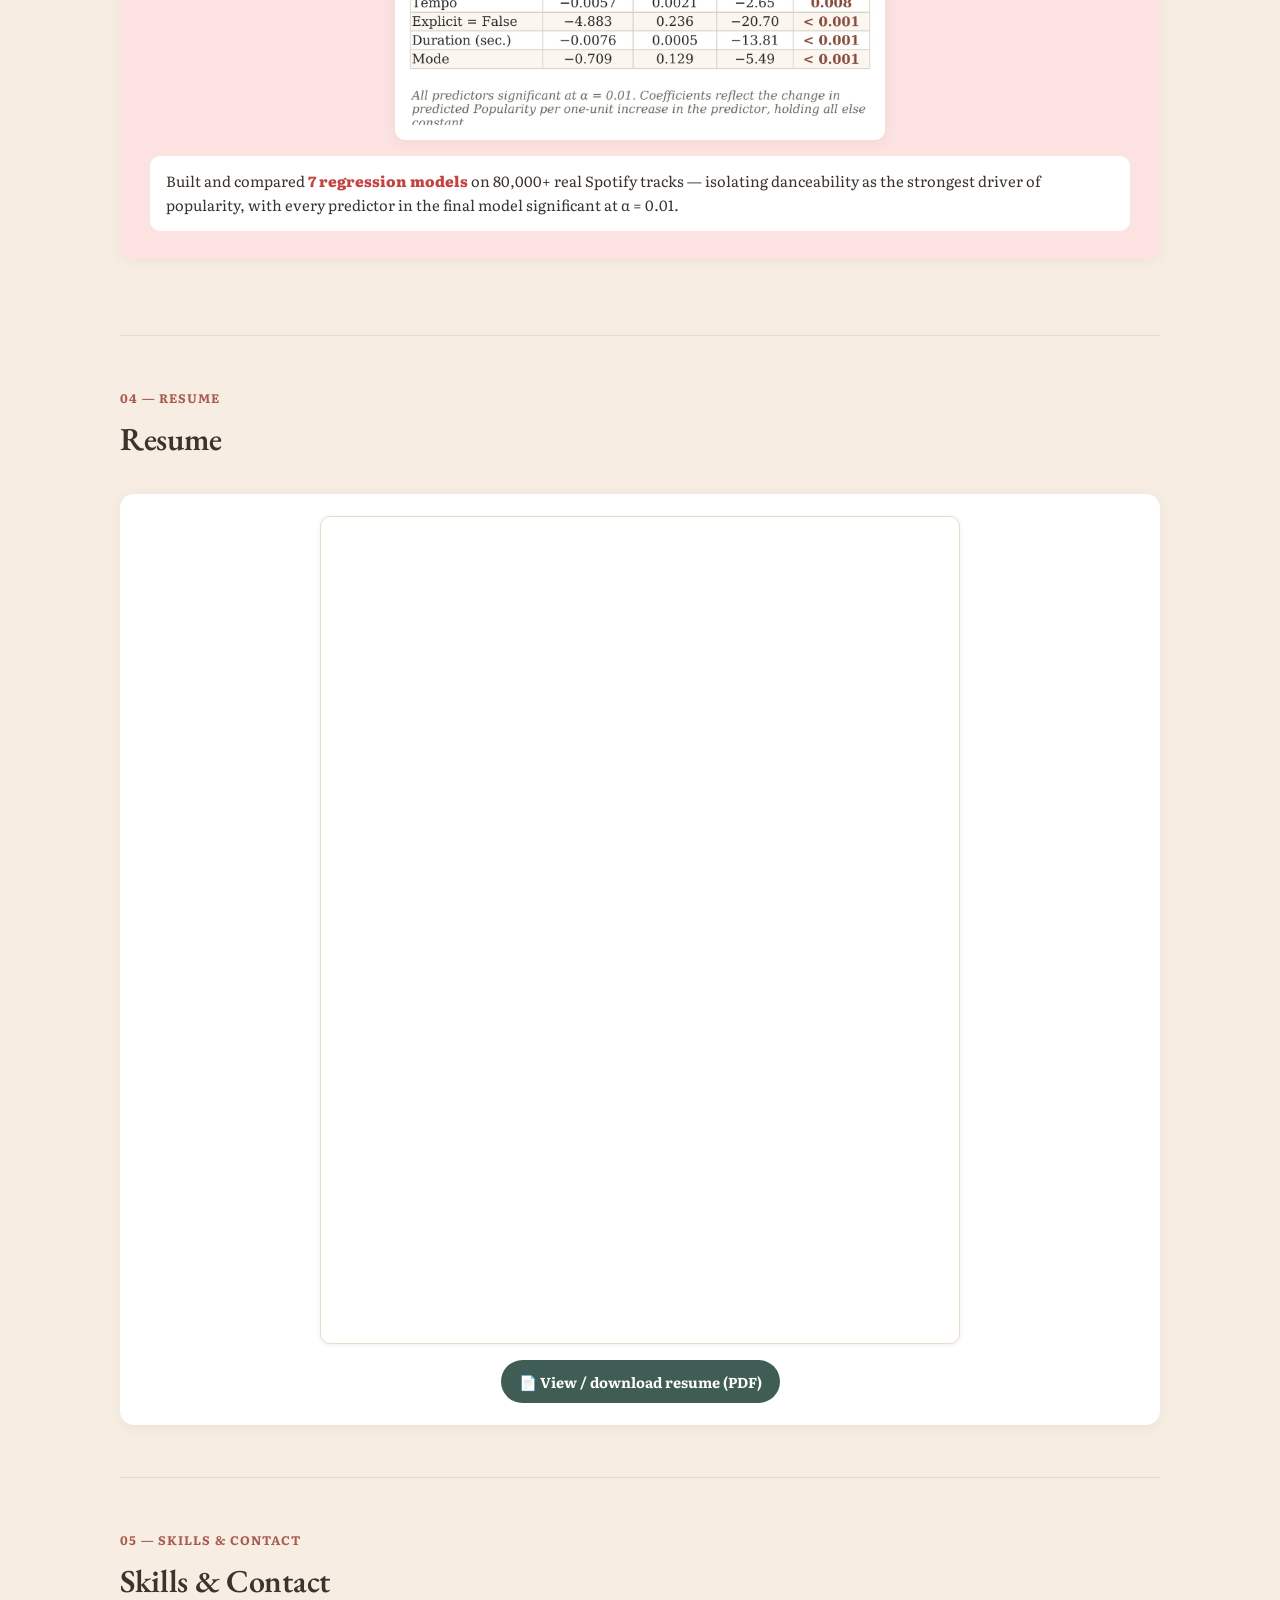
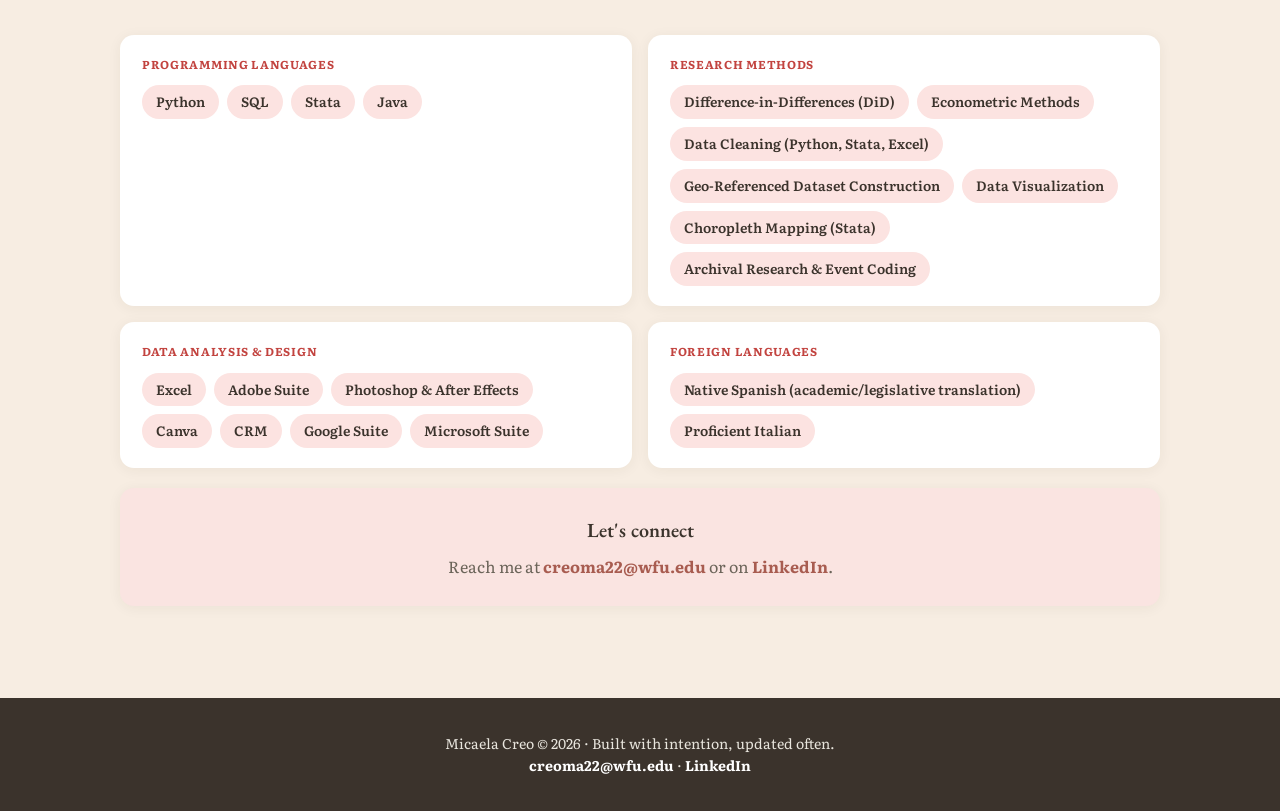
==== commit 15a85c5a: "Edit personal description in index.html Removed a sentence from the personal description." ====
--- a/index.html
+++ b/index.html
@@ -45,7 +45,7 @@
       <div class="tagline">About Me</div>
       <p>I'm a first-generation student pursuing a Master's in Business Analytics at Wake Forest University after graduating Magna Cum Laude with a B.A. in Economics and Sociology, while balancing long practices and gamedays on the cheerleading team!</p>
       <p>My professional and academic background seamlessly blends quantitative and qualitative research. My projects and research assistantship allow me to answer technically complex problems through statistical modeling and database querying in Python, Excel, Stata, Java, and SQL. My business and social science blend leads me to ask critical questions and decipher sociological context.</p>
-      <p>I believe language is our greatest gift! I'm a native Spanish speaker, proficient in Italian, with excellent English communication skills. My interests in writing and music embed themselves into my professional skillset. I represented a team of 20 iHeartMedia interns in a 30-minute project presentation to a room full of executive and senior VPs — after which my supervisor assured me I'd "be in front of a camera one day."</p>
+      <p>I believe language is our greatest gift! I'm a native Spanish speaker, proficient in Italian, with excellent English communication skills. My interests in writing and music embed themselves into my professional skillset. I represented a team of 20 iHeartMedia interns in a 30-minute project presentation to a room full of executive and senior VPs.</p>
       <p>I'm enthusiastic about exploring roles in analytics and consulting to employ my quick learning, creativity, attention to detail, and strategic thinking.</p>
     </div>
   </div>
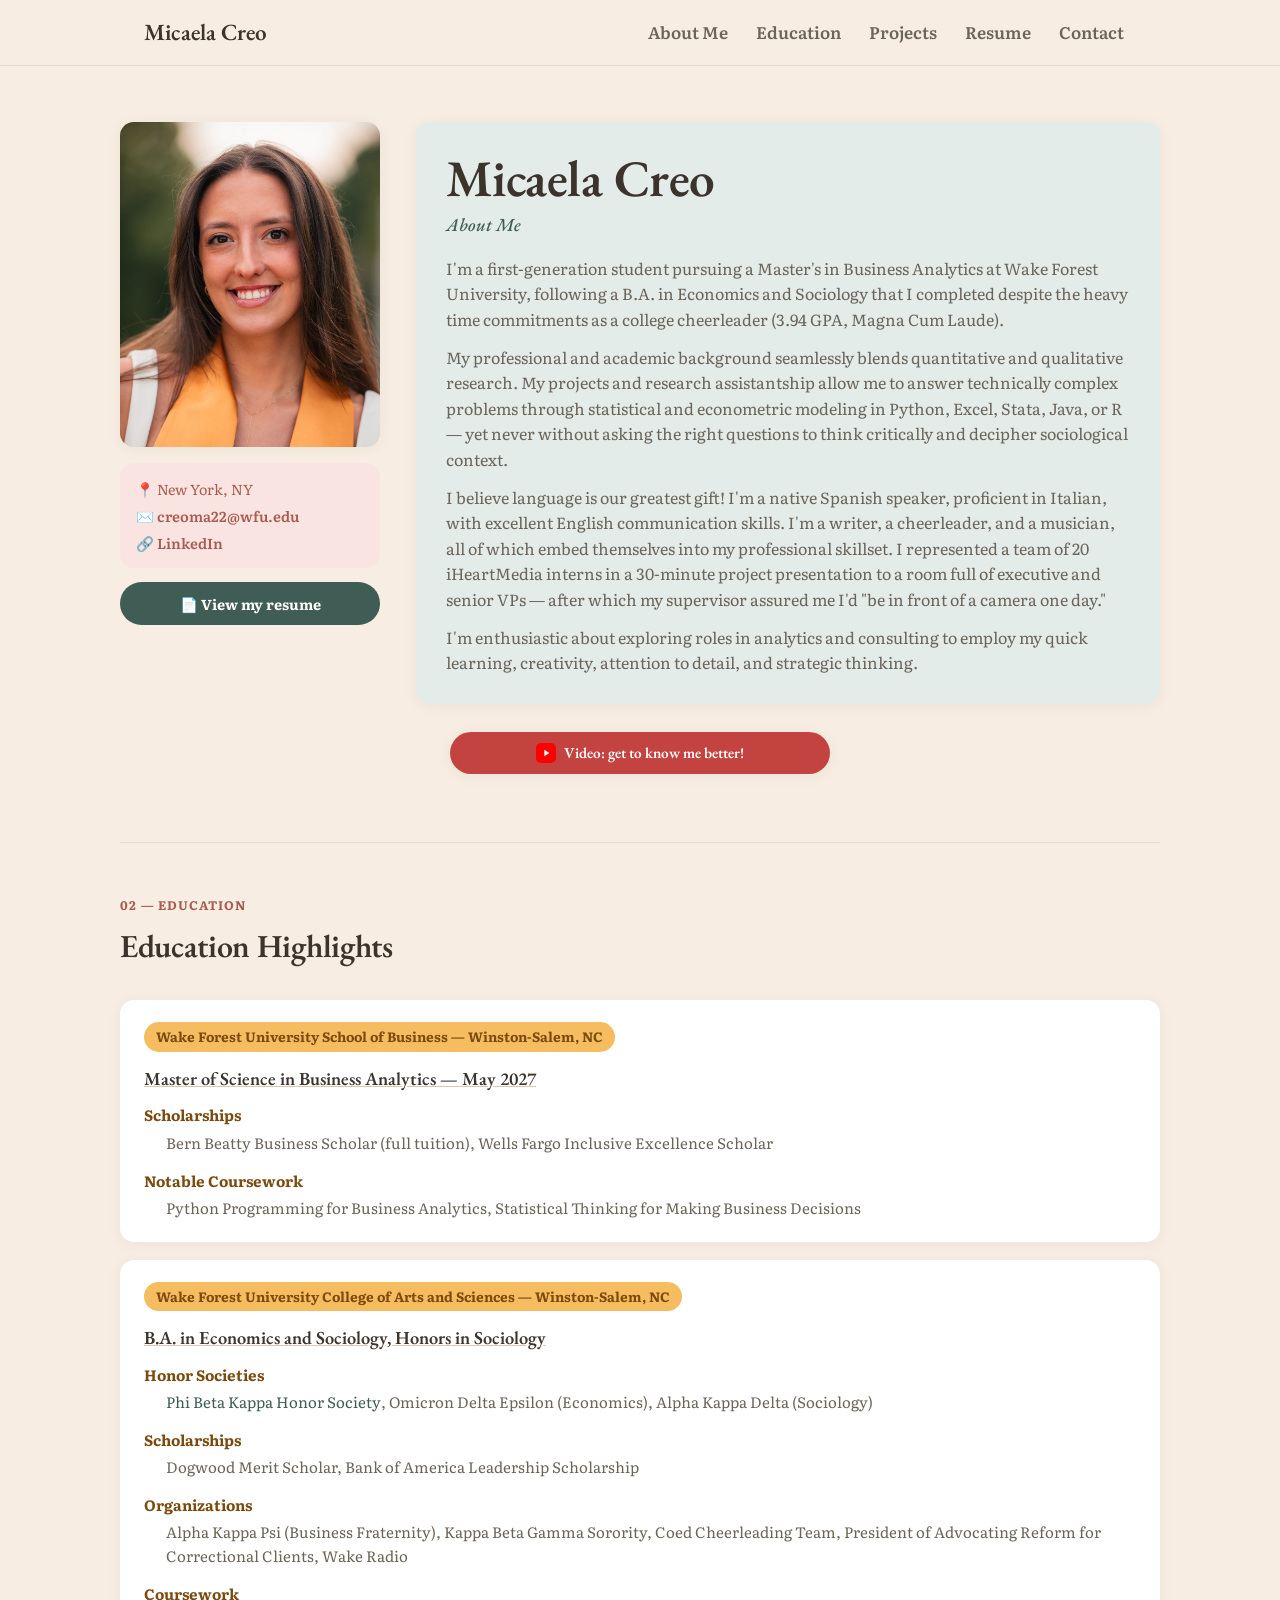
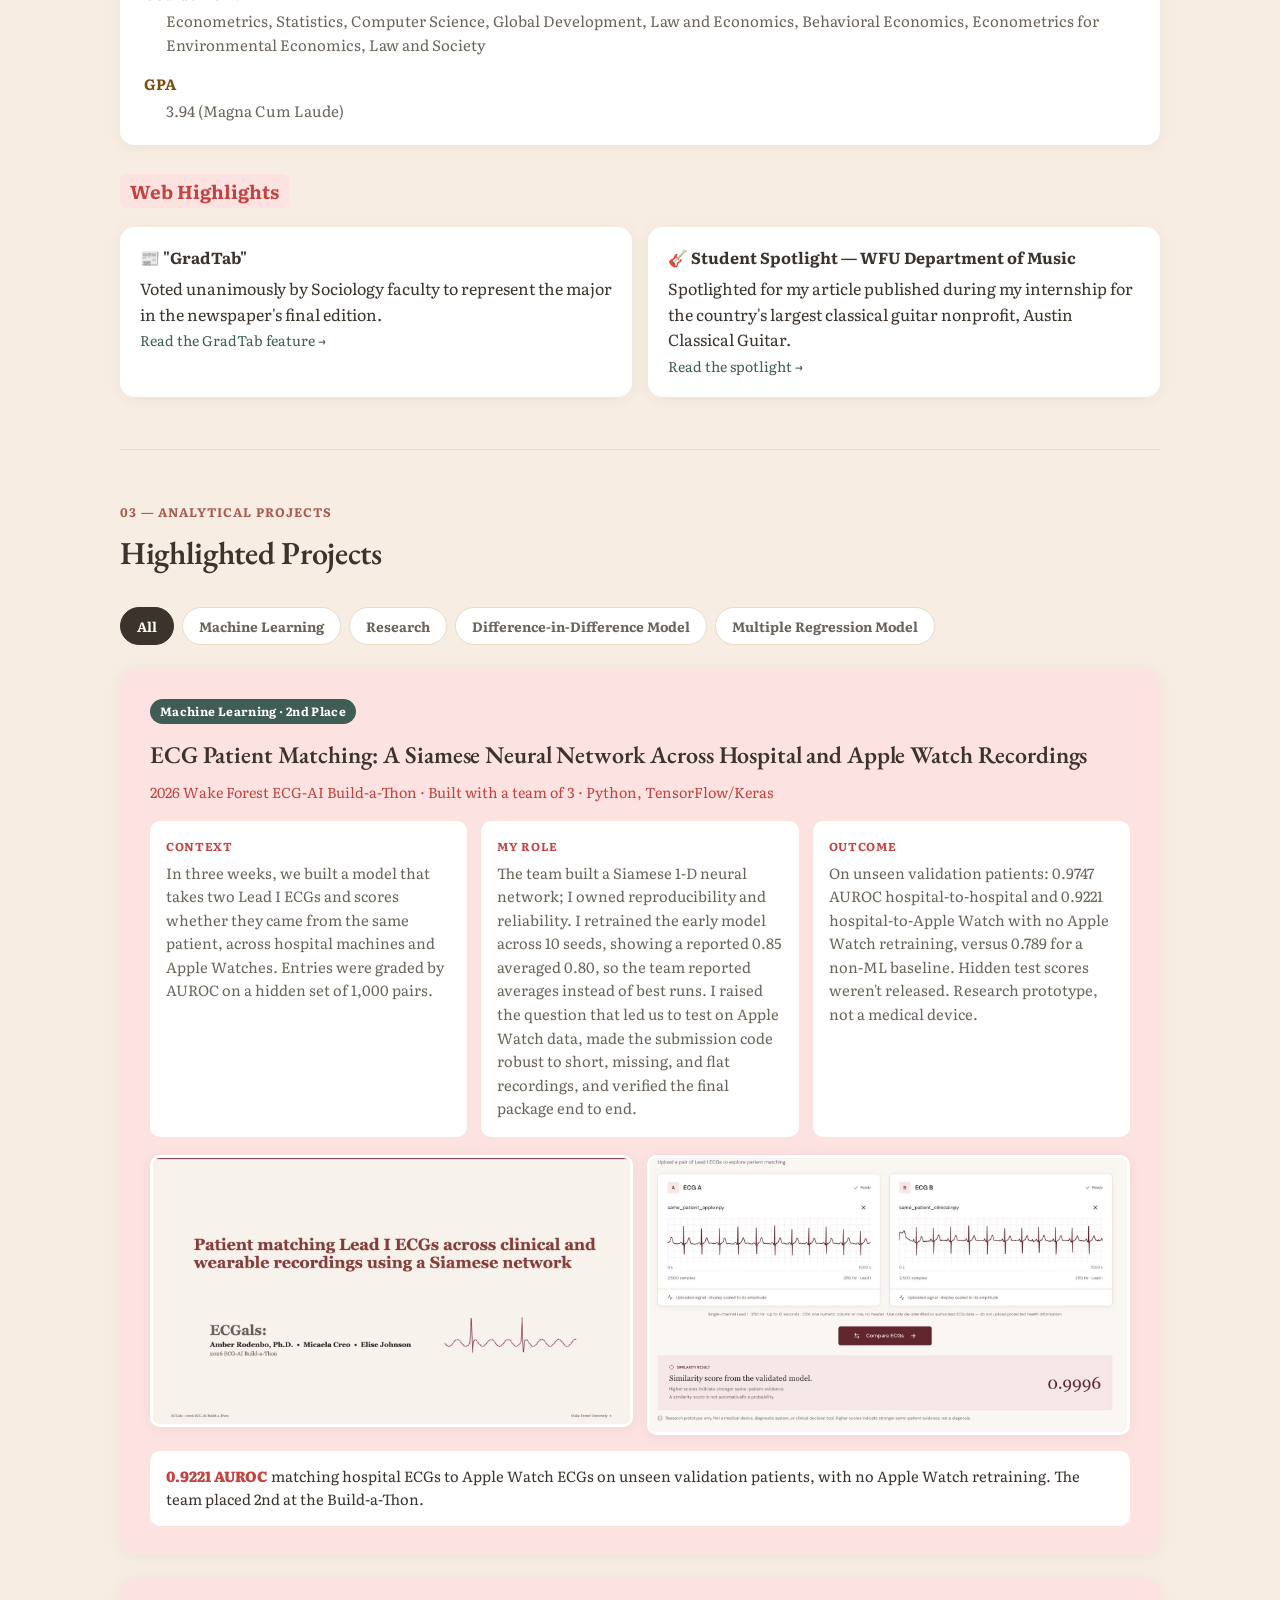
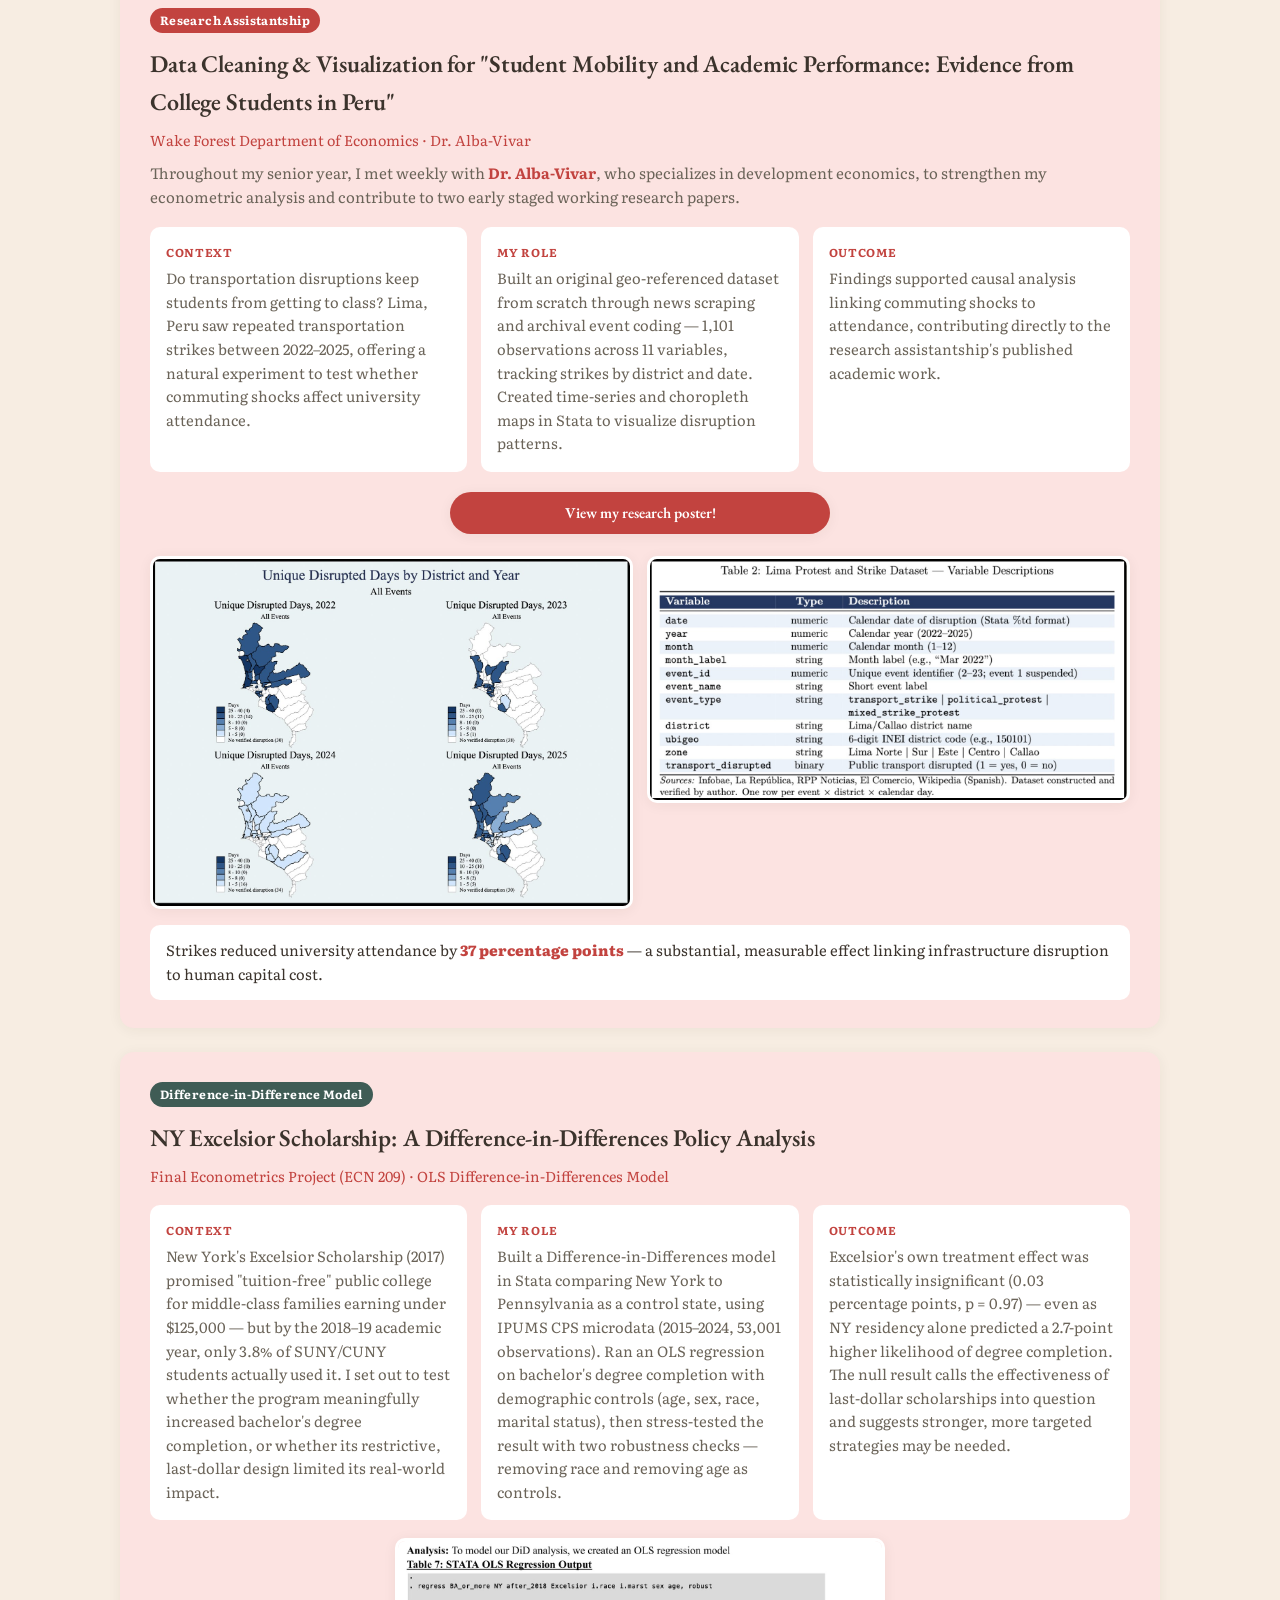
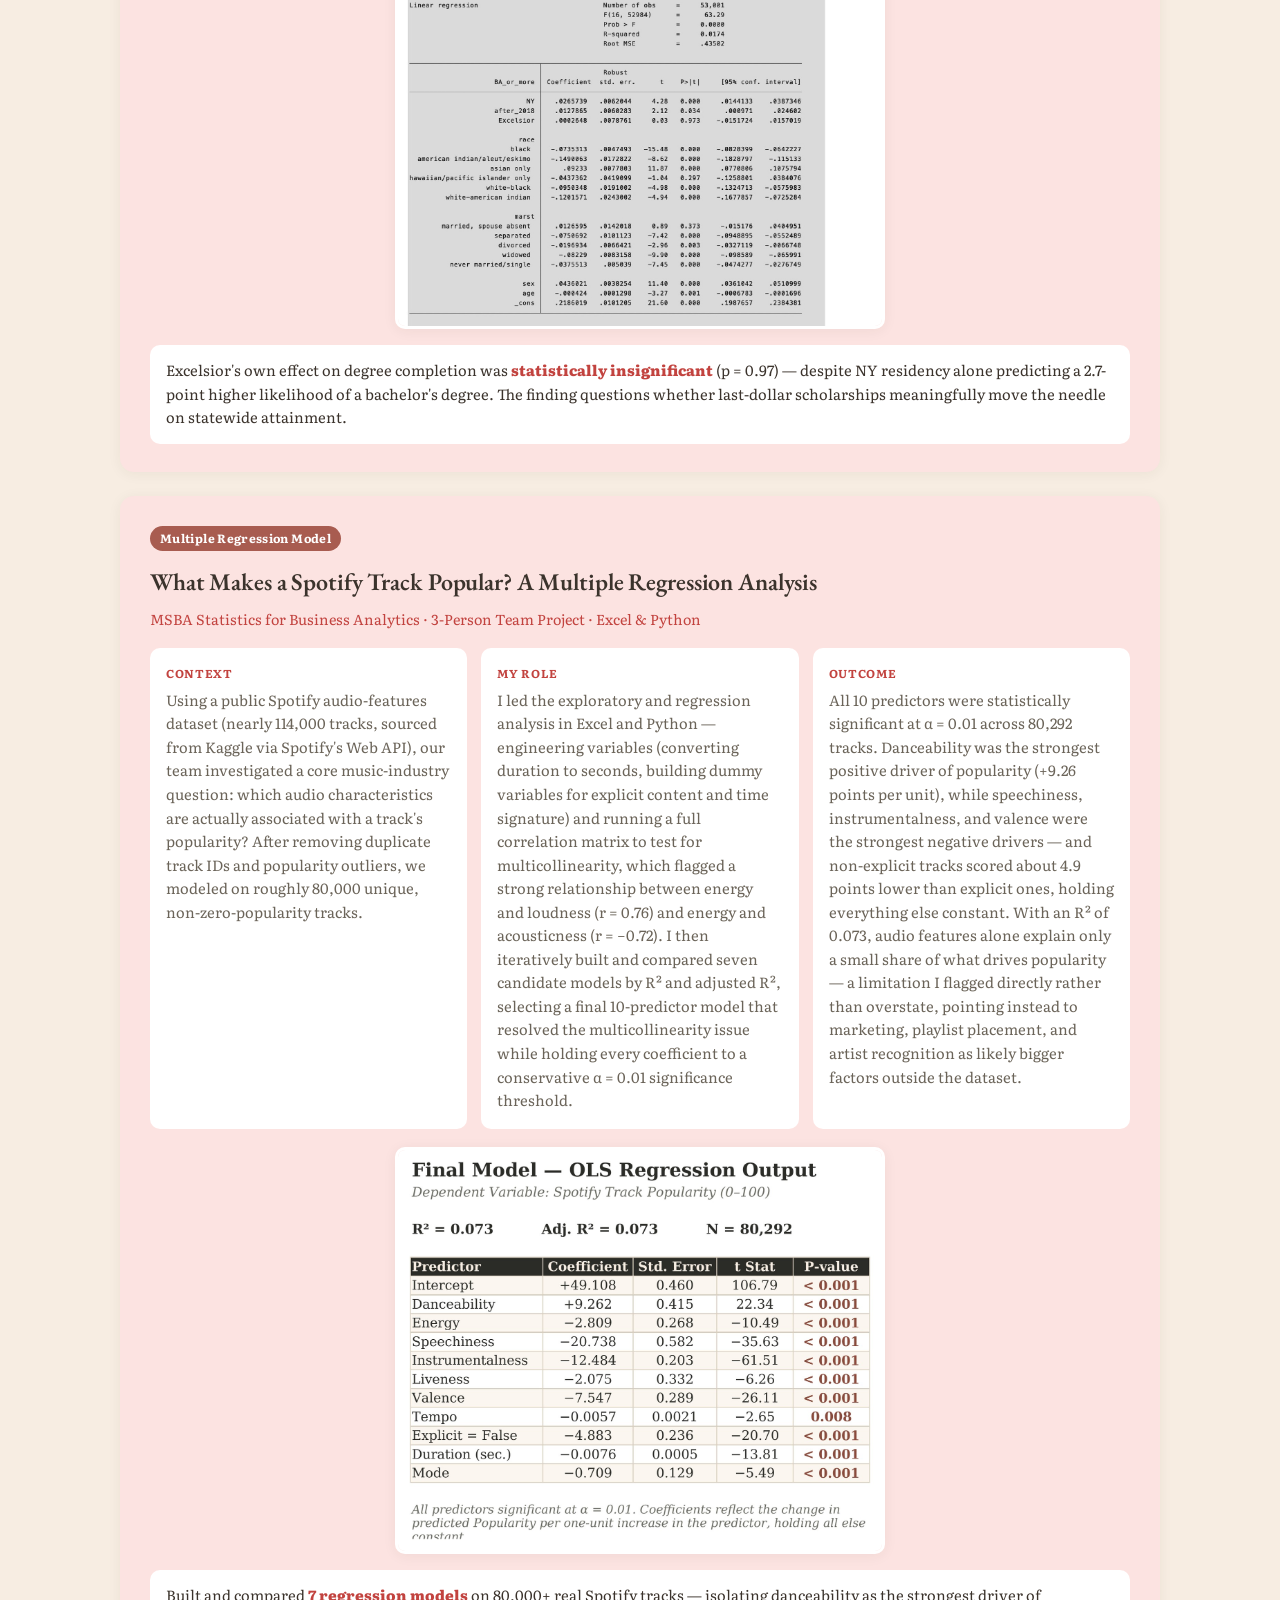
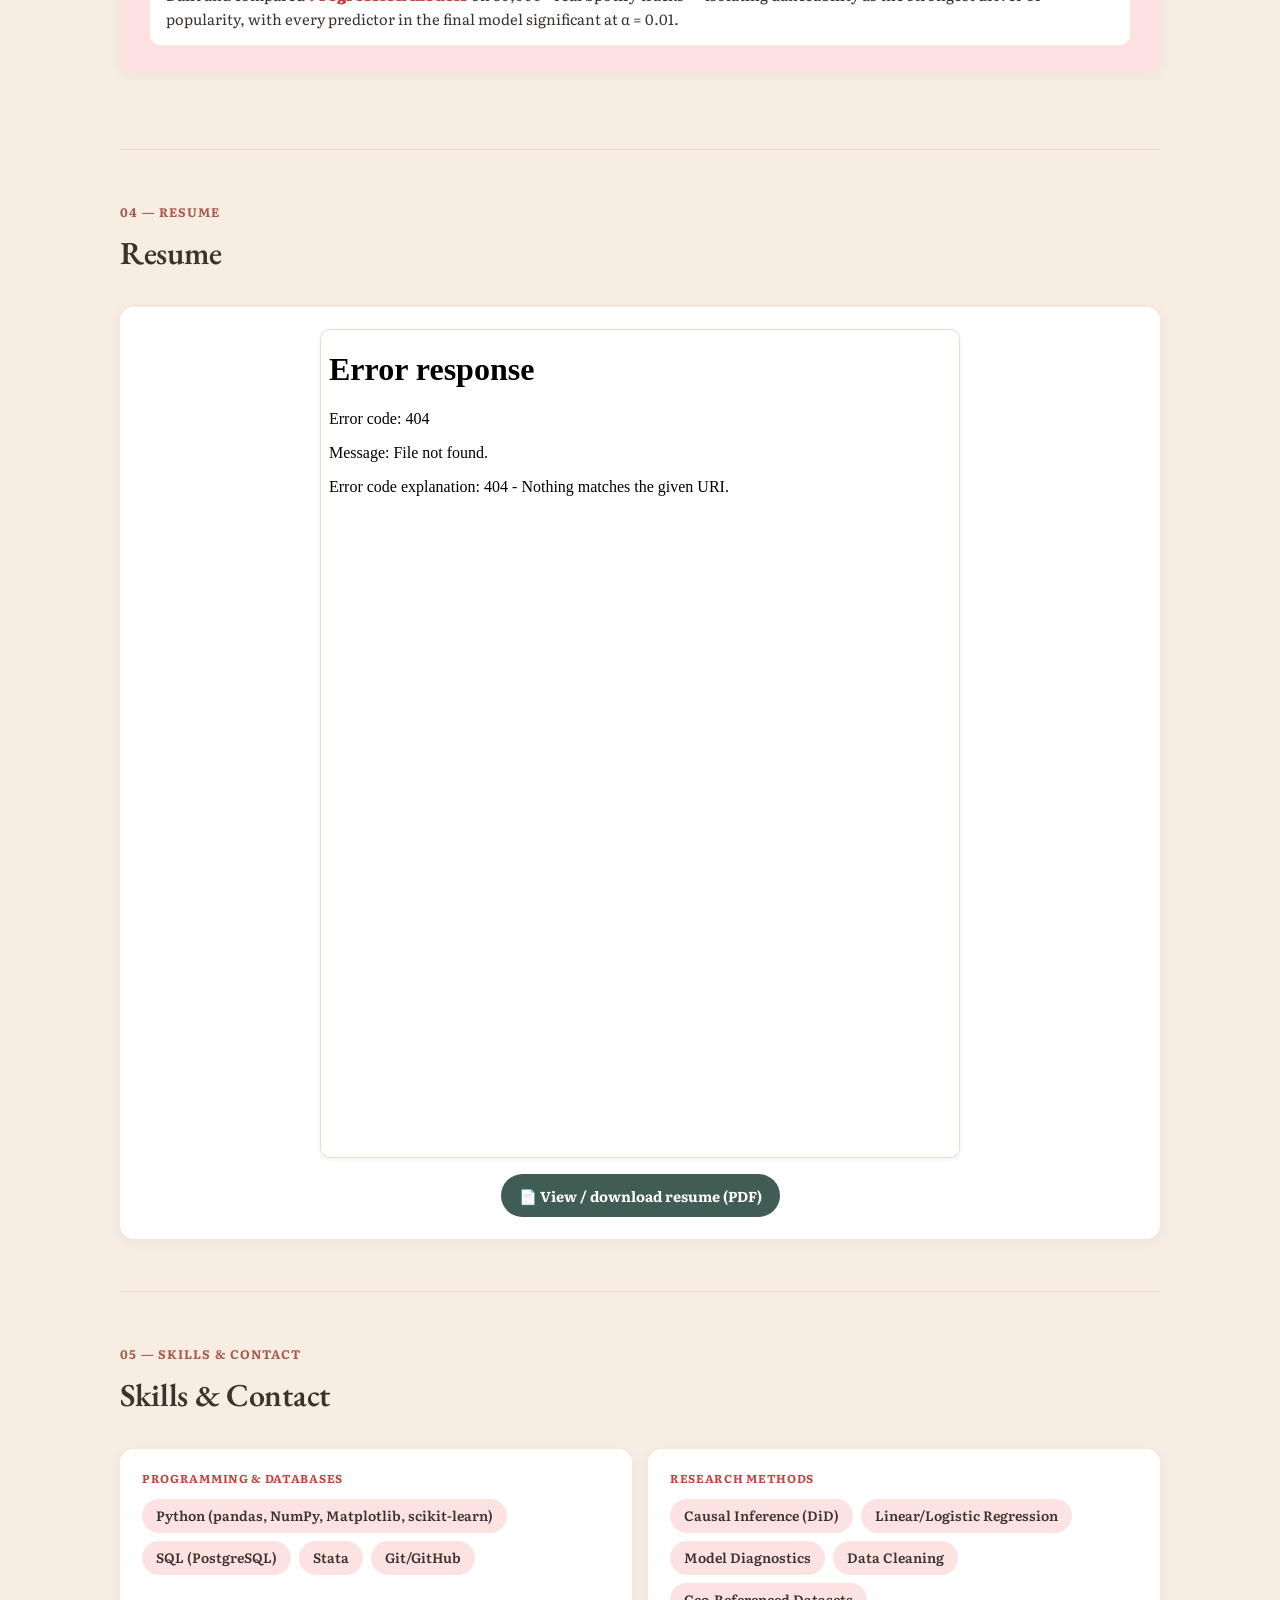
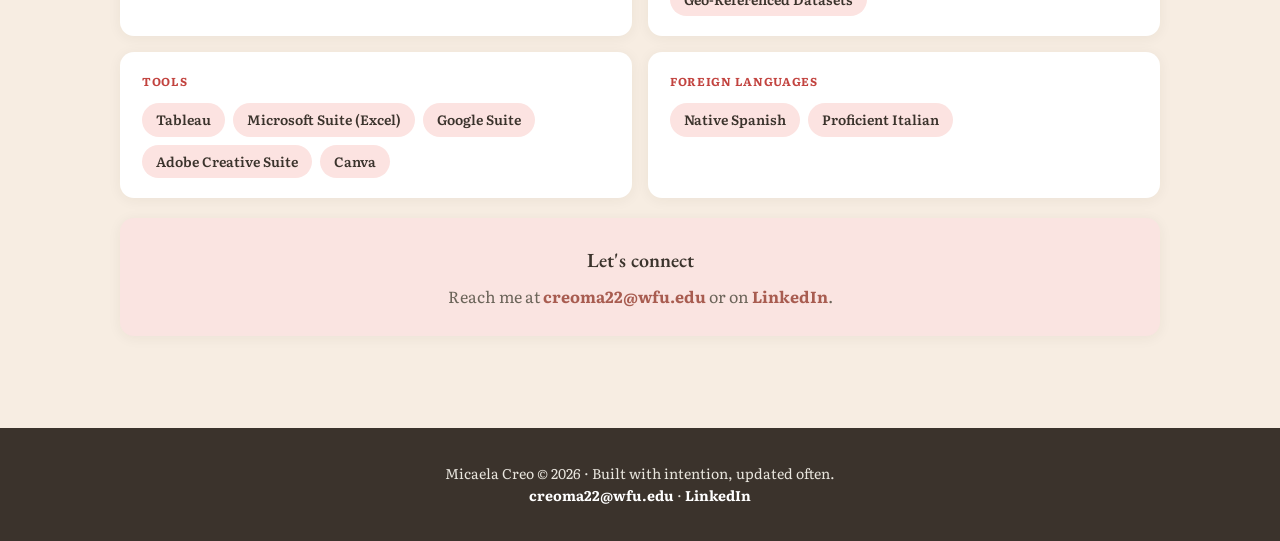
==== commit 88396d1a: "Add files via upload" ====
--- a/index.html
+++ b/index.html
@@ -37,19 +37,27 @@
         <div>✉️ <a href="mailto:creoma22@wfu.edu">creoma22@wfu.edu</a></div>
         <div>🔗 <a href="https://www.linkedin.com/in/micaela-creo-9766a9268/" target="_blank" rel="noopener">LinkedIn</a></div>
       </div>
-      <a class="resume-btn" href="https://drive.google.com/file/d/1WmHheZR5WpDYzryVzxVVawSh9KjDfaHu/view?usp=sharing" target="_blank" rel="noopener">📄 View my resume</a>
+      <a class="resume-btn" href="assets/Micaela_Creo_Resume.pdf" target="_blank" rel="noopener">📄 View my resume</a>
     </div>
 
     <div id="about" class="about-callout reveal">
       <h1>Micaela Creo</h1>
       <div class="tagline">About Me</div>
-      <p>I'm a first-generation student pursuing a Master's in Business Analytics at Wake Forest University after graduating Magna Cum Laude with a B.A. in Economics and Sociology, while balancing long practices and gamedays on the cheerleading team!</p>
-      <p>My professional and academic background seamlessly blends quantitative and qualitative research. My projects and research assistantship allow me to answer technically complex problems through statistical modeling and database querying in Python, Excel, Stata, Java, and SQL. My business and social science blend leads me to ask critical questions and decipher sociological context.</p>
-      <p>I believe language is our greatest gift! I'm a native Spanish speaker, proficient in Italian, with excellent English communication skills. My interests in writing and music embed themselves into my professional skillset. I represented a team of 20 iHeartMedia interns in a 30-minute project presentation to a room full of executive and senior VPs.</p>
+      <p>I'm a first-generation student pursuing a Master's in Business Analytics at Wake Forest University, following a B.A. in Economics and Sociology that I completed despite the heavy time commitments as a college cheerleader (3.94 GPA, Magna Cum Laude).</p>
+      <p>My professional and academic background seamlessly blends quantitative and qualitative research. My projects and research assistantship allow me to answer technically complex problems through statistical and econometric modeling in Python, Excel, Stata, Java, or R — yet never without asking the right questions to think critically and decipher sociological context.</p>
+      <p>I believe language is our greatest gift! I'm a native Spanish speaker, proficient in Italian, with excellent English communication skills. I'm a writer, a cheerleader, and a musician, all of which embed themselves into my professional skillset. I represented a team of 20 iHeartMedia interns in a 30-minute project presentation to a room full of executive and senior VPs — after which my supervisor assured me I'd "be in front of a camera one day."</p>
       <p>I'm enthusiastic about exploring roles in analytics and consulting to employ my quick learning, creativity, attention to detail, and strategic thinking.</p>
     </div>
   </div>
 
+  <div class="video-block reveal">
+    <div class="poster-btn-wrap">
+      <a class="poster-btn" href="https://youtu.be/tv0DeRe7hzU" target="_blank" rel="noopener">
+        <svg class="yt-icon" viewBox="0 0 24 24" width="20" height="20" aria-hidden="true"><rect width="24" height="24" rx="6" fill="#FF0000"></rect><path d="M10 8l6 4-6 4V8z" fill="#fff"></path></svg>
+        Video: get to know me better!
+      </a>
+    </div>
+  </div>
 </header>
 
 <section id="education" class="page-section container reveal">
@@ -117,34 +125,35 @@
 
   <div class="filter-pills" role="group" aria-label="Filter projects by category">
     <button class="pill active" data-filter="all">All</button>
-    <button class="pill" data-filter="ml">ECG-Matching Siamese Network</button>
-    <button class="pill" data-filter="research">Economics Research Assistant</button>
-    <button class="pill" data-filter="class">Difference-in-Difference</button>
-    <button class="pill" data-filter="regression">Spotify Linear Regression</button>
+    <button class="pill" data-filter="ml">Machine Learning</button>
+    <button class="pill" data-filter="research">Research</button>
+    <button class="pill" data-filter="class">Difference-in-Difference Model</button>
+    <button class="pill" data-filter="regression">Multiple Regression Model</button>
   </div>
 
   <!-- ECG PATIENT MATCHING -->
   <div class="project-featured proj-card" data-category="ml">
     <span class="project-tag" style="background:var(--blue-text);">Machine Learning · 2nd Place</span>
     <h3>ECG Patient Matching: A Siamese Neural Network Across Hospital and Apple Watch Recordings</h3>
-    <div class="proj-sub">2026 Wake Forest ECG-AI Build-a-Thon · Team "ECGals" (3-person team) · Python, TensorFlow/Keras</div>
+    <div class="proj-sub">2026 Wake Forest ECG-AI Build-a-Thon · Built with a team of 3 · Python, TensorFlow/Keras</div>
 
     <div class="psa-grid">
       <div class="psa-card">
         <div class="psa-label">Context</div>
-        <p>At the 2026 Wake Forest School of Medicine ECG-AI Build-a-Thon (hosted by Center for Artificial Intelligence Research), our team had three weeks to build a model that takes two Lead I ECGs (250 Hz, up to 10 seconds) and returns a single similarity score for whether they came from the same patient. Submissions were graded by AUROC on a hidden set of 1,000 pairs mixing hospital and Apple Watch recordings. Our team placed 2nd!</p>
+        <p>In three weeks, we built a model that takes two Lead I ECGs and scores whether they came from the same patient, across hospital machines and Apple Watches. Entries were graded by AUROC on a hidden set of 1,000 pairs.</p>
       </div>
       <div class="psa-card">
         <div class="psa-label">My Role</div>
-        <p>Built with a team of 3: Developed and scaled a Siamese 1-D convolutional network (~93,600 parameters) trained on MIMIC-IV-ECG and SJLIFE data, with patient-level splits made before pairing to prevent leakage. I focused on reproducibility and reliability. I retrained an early model across 10 random seeds and separated the data seed from the training seed, showing that a reported 0.85 averaged 0.80 in reality (SD 0.09). Reporting averages allowed for measuring stable improvements. I ensured our final model ran on combinations of an Apple Watch and Clinical recording, and chose to repeat short recordings rather than pad zeroes (AUROC held at ~0.92 with 4-second inputs), missing values were interpolated, flat ECGs returned a score instead of crashing, and pairs could be scored in batches. Finally, I verified the exact reproduction of the 0.9221 result.</p>
+        <p>The team built a Siamese 1-D neural network; I owned reproducibility and reliability. I retrained the early model across 10 seeds, showing a reported 0.85 averaged 0.80, so the team reported averages instead of best runs. I raised the question that led us to test on Apple Watch data, made the submission code robust to short, missing, and flat recordings, and verified the final package end to end.</p>
       </div>
       <div class="psa-card">
         <div class="psa-label">Outcome</div>
-        <p>On unseen validation patients, the model reached 0.9747 AUROC for hospital-to-hospital matching (1,500 pairs) and 0.9221 for hospital-to-Apple Watch matching (36 patients), with no retraining on Apple Watch data. A simple non-ML heartbeat-shape baseline scored 0.789. 0.97 AUROC means a true match outranks a non-match about 97% of the time on validation results. We used our model to develop a working web prototype where a user inputs two ECG recordings and the Siamese model returns a similarity score, as seen below.</p>
-      </div>
-    </div>
-
-    <div class="proj-images proj-images--single">
+        <p>On unseen validation patients: 0.9747 AUROC hospital-to-hospital and 0.9221 hospital-to-Apple Watch with no Apple Watch retraining, versus 0.789 for a non-ML baseline. Hidden test scores weren't released. Research prototype, not a medical device.</p>
+      </div>
+    </div>
+
+    <div class="proj-images">
+      <img src="assets/ecg-title-slide.jpg" alt="ECGals title slide: Patient matching Lead I ECGs across clinical and wearable recordings using a Siamese network, 2026 ECG-AI Build-a-Thon">
       <img src="assets/ecg-matching-demo.jpg" alt="Prototype interface comparing two uploaded Lead I ECGs and returning a similarity score">
     </div>
 
@@ -257,9 +266,9 @@
   <h2 class="section-title">Resume</h2>
   <div class="resume-preview-card">
     <div class="resume-frame">
-      <iframe src="https://drive.google.com/file/d/1WmHheZR5WpDYzryVzxVVawSh9KjDfaHu/preview" title="Micaela Creo — Resume Preview" allow="autoplay"></iframe>
-    </div>
-    <a class="resume-btn" style="width:auto; display:inline-block; margin-top:16px;" href="https://drive.google.com/file/d/1WmHheZR5WpDYzryVzxVVawSh9KjDfaHu/view?usp=sharing" target="_blank" rel="noopener">📄 View / download resume (PDF)</a>
+      <iframe src="assets/Micaela_Creo_Resume.pdf#view=FitH" title="Micaela Creo — Resume Preview"></iframe>
+    </div>
+    <a class="resume-btn" style="width:auto; display:inline-block; margin-top:16px;" href="assets/Micaela_Creo_Resume.pdf" target="_blank" rel="noopener">📄 View / download resume (PDF)</a>
   </div>
 </section>
 
@@ -268,42 +277,38 @@
   <h2 class="section-title">Skills &amp; Contact</h2>
   <div class="skills-grid">
     <div class="skill-group">
-      <div class="skill-group-label">Programming Languages</div>
+      <div class="skill-group-label">Programming &amp; Databases</div>
       <div class="skill-tags">
-        <span class="skill-tag">Python</span>
-        <span class="skill-tag">SQL</span>
+        <span class="skill-tag">Python (pandas, NumPy, Matplotlib, scikit-learn)</span>
+        <span class="skill-tag">SQL (PostgreSQL)</span>
         <span class="skill-tag">Stata</span>
-        <span class="skill-tag">Java</span>
+        <span class="skill-tag">Git/GitHub</span>
       </div>
     </div>
     <div class="skill-group">
       <div class="skill-group-label">Research Methods</div>
       <div class="skill-tags">
-        <span class="skill-tag">Difference-in-Differences (DiD)</span>
-        <span class="skill-tag">Econometric Methods</span>
-        <span class="skill-tag">Data Cleaning (Python, Stata, Excel)</span>
-        <span class="skill-tag">Geo-Referenced Dataset Construction</span>
-        <span class="skill-tag">Data Visualization</span>
-        <span class="skill-tag">Choropleth Mapping (Stata)</span>
-        <span class="skill-tag">Archival Research &amp; Event Coding</span>
+        <span class="skill-tag">Causal Inference (DiD)</span>
+        <span class="skill-tag">Linear/Logistic Regression</span>
+        <span class="skill-tag">Model Diagnostics</span>
+        <span class="skill-tag">Data Cleaning</span>
+        <span class="skill-tag">Geo-Referenced Datasets</span>
       </div>
     </div>
     <div class="skill-group">
-      <div class="skill-group-label">Data Analysis &amp; Design</div>
+      <div class="skill-group-label">Tools</div>
       <div class="skill-tags">
-        <span class="skill-tag">Excel</span>
-        <span class="skill-tag">Adobe Suite</span>
-        <span class="skill-tag">Photoshop &amp; After Effects</span>
+        <span class="skill-tag">Tableau</span>
+        <span class="skill-tag">Microsoft Suite (Excel)</span>
+        <span class="skill-tag">Google Suite</span>
+        <span class="skill-tag">Adobe Creative Suite</span>
         <span class="skill-tag">Canva</span>
-        <span class="skill-tag">CRM</span>
-        <span class="skill-tag">Google Suite</span>
-        <span class="skill-tag">Microsoft Suite</span>
       </div>
     </div>
     <div class="skill-group">
       <div class="skill-group-label">Foreign Languages</div>
       <div class="skill-tags">
-        <span class="skill-tag">Native Spanish (academic/legislative translation)</span>
+        <span class="skill-tag">Native Spanish</span>
         <span class="skill-tag">Proficient Italian</span>
       </div>
     </div>
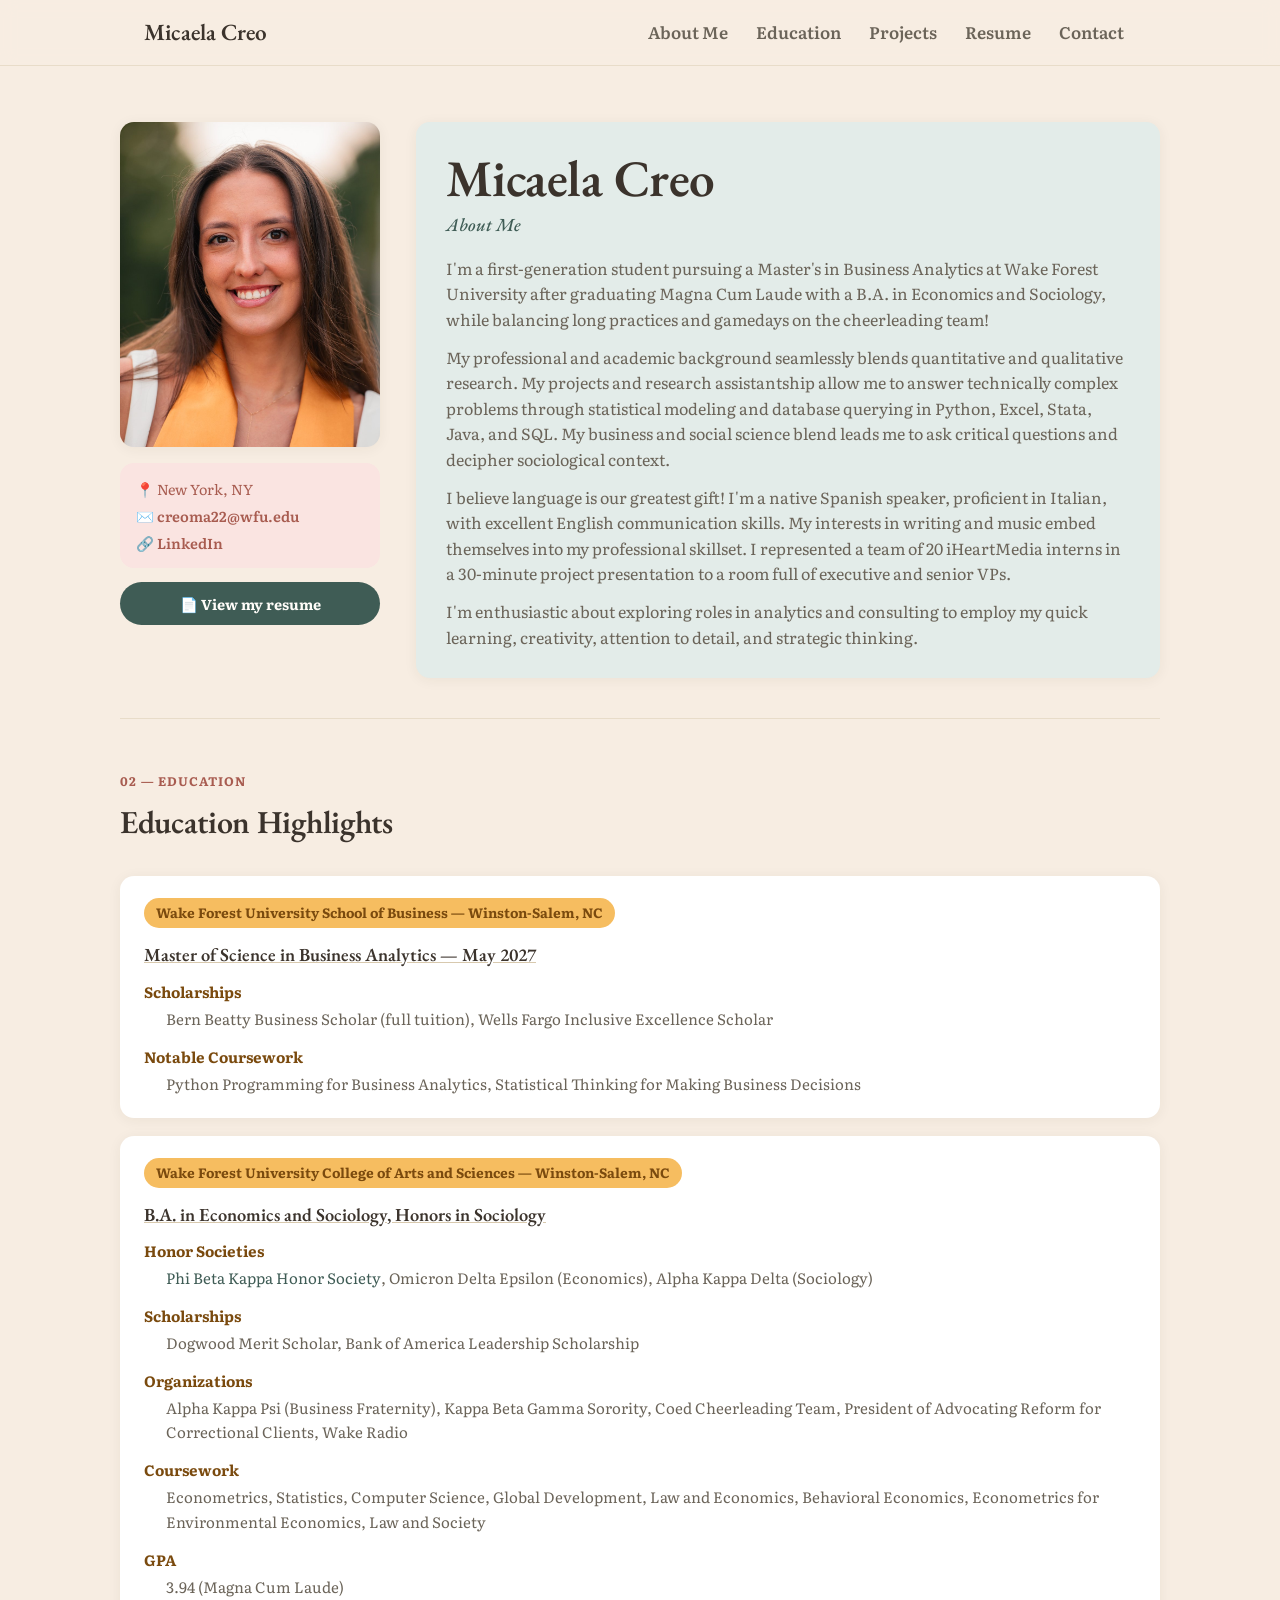
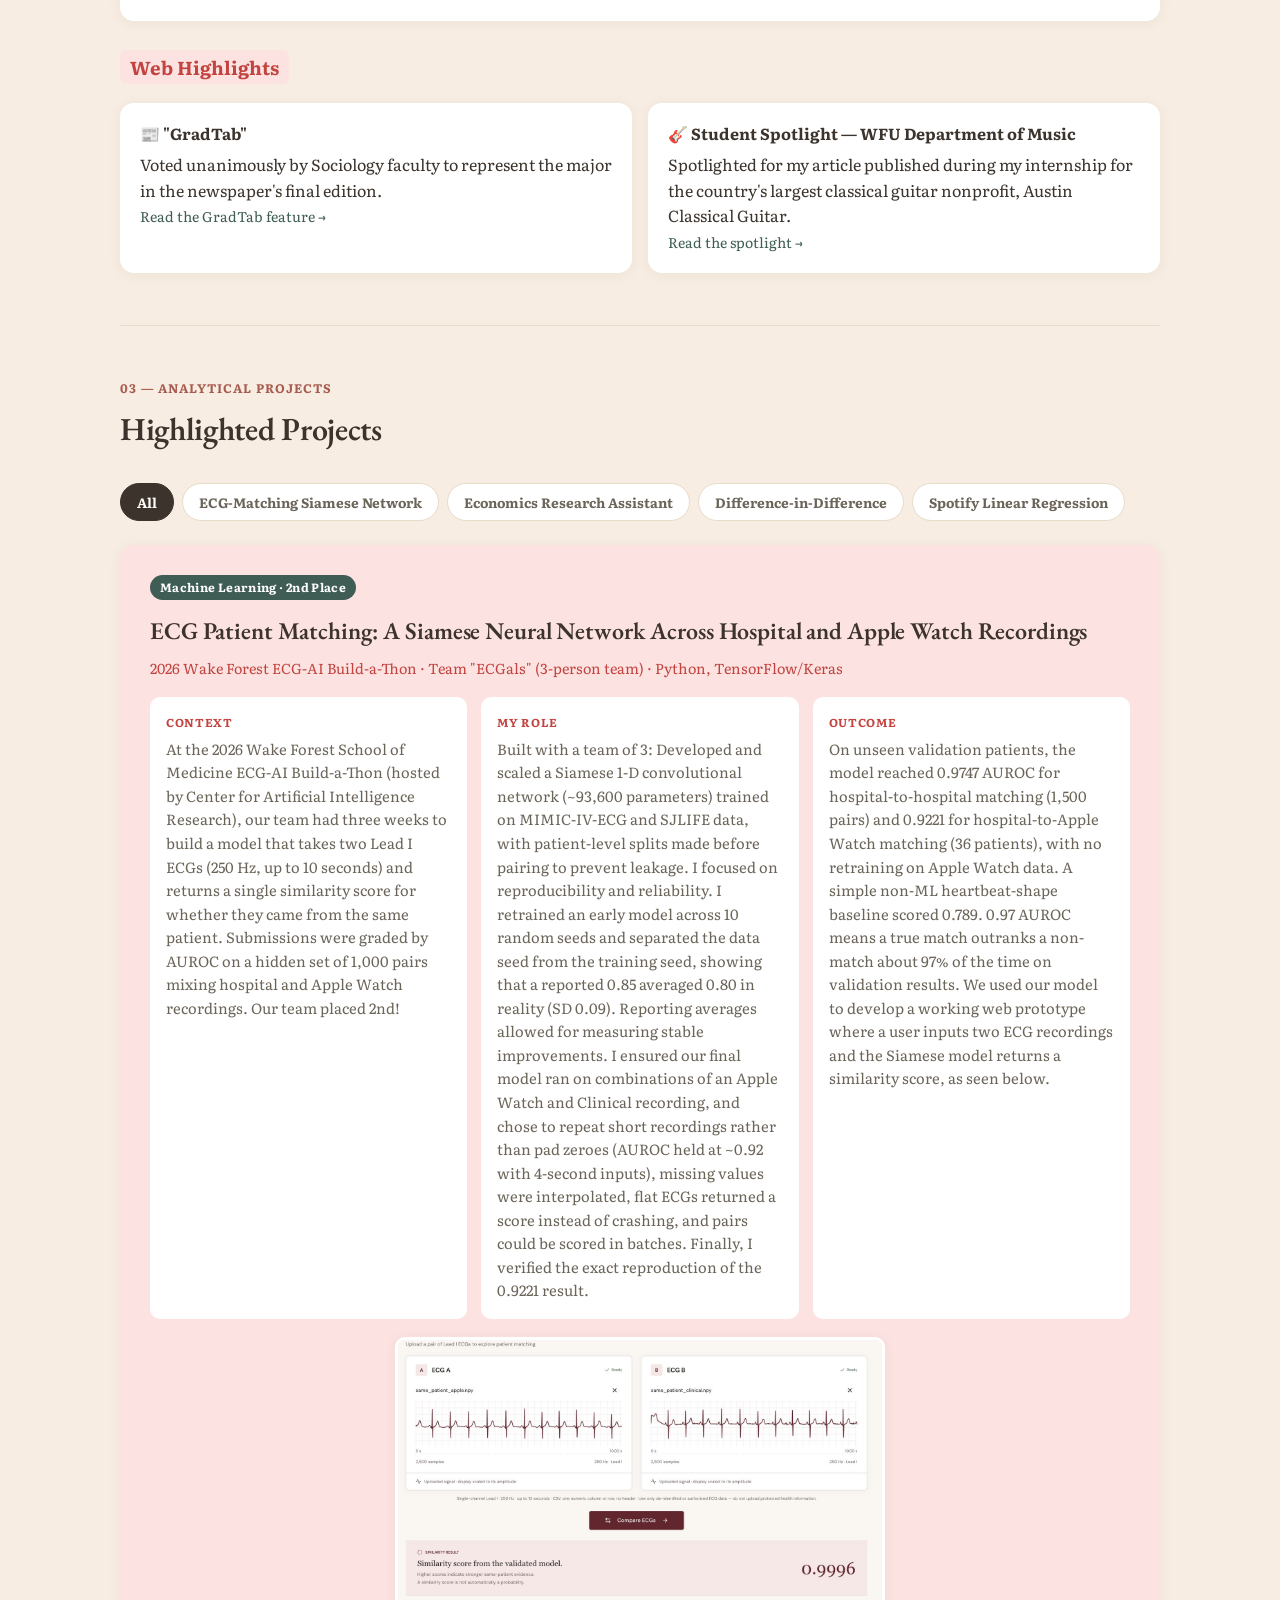
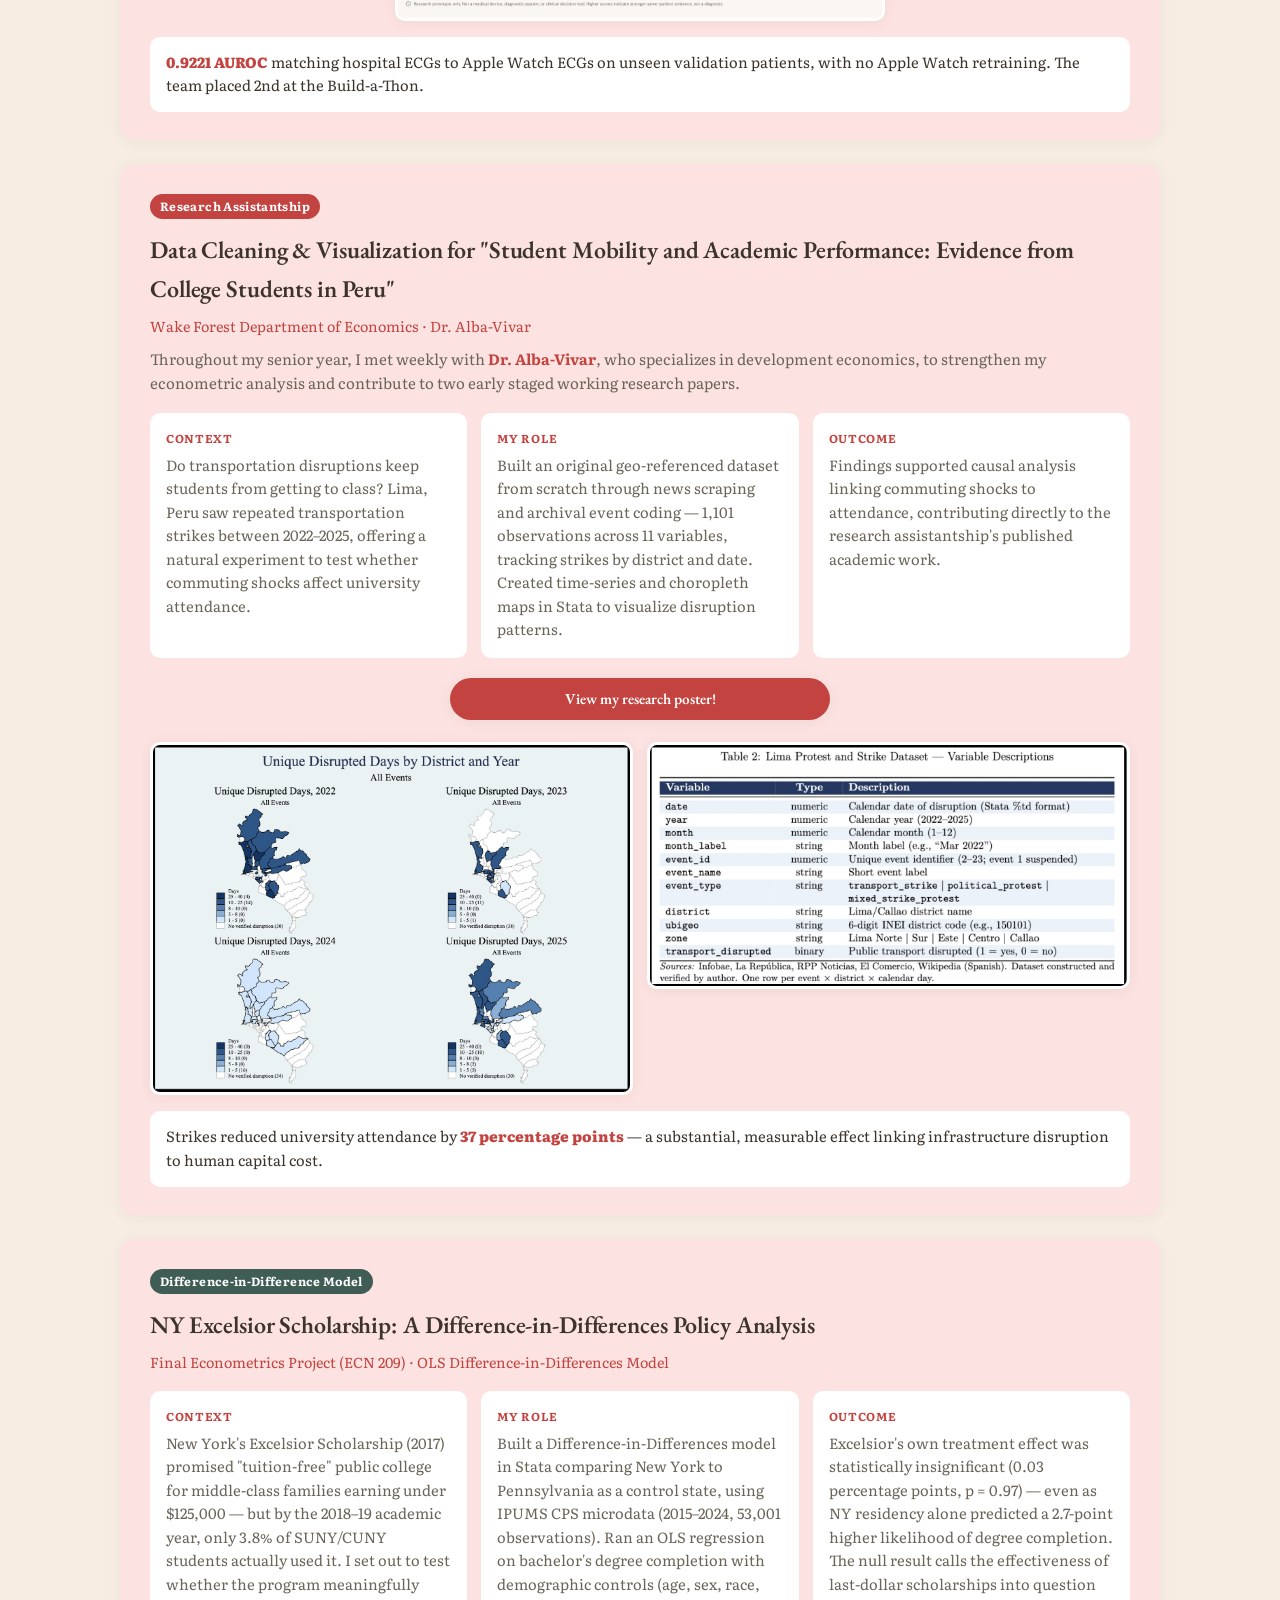
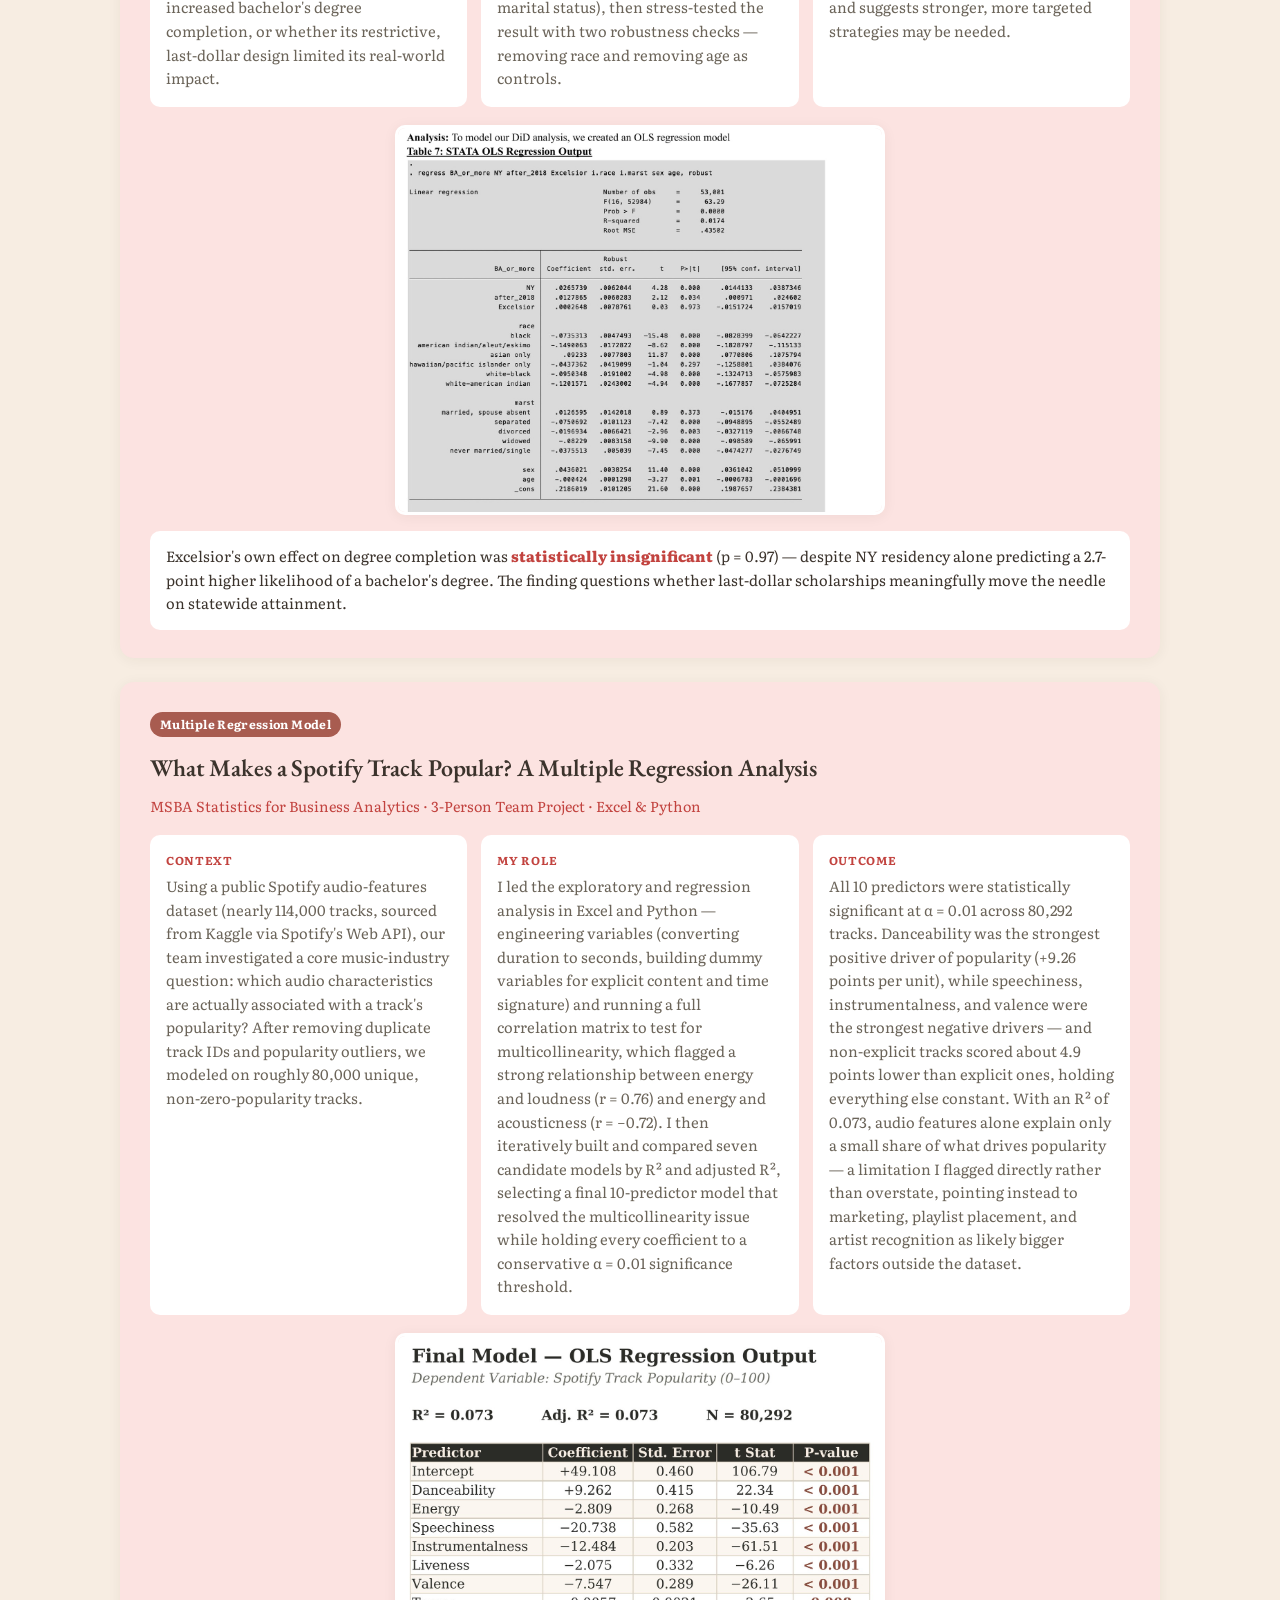
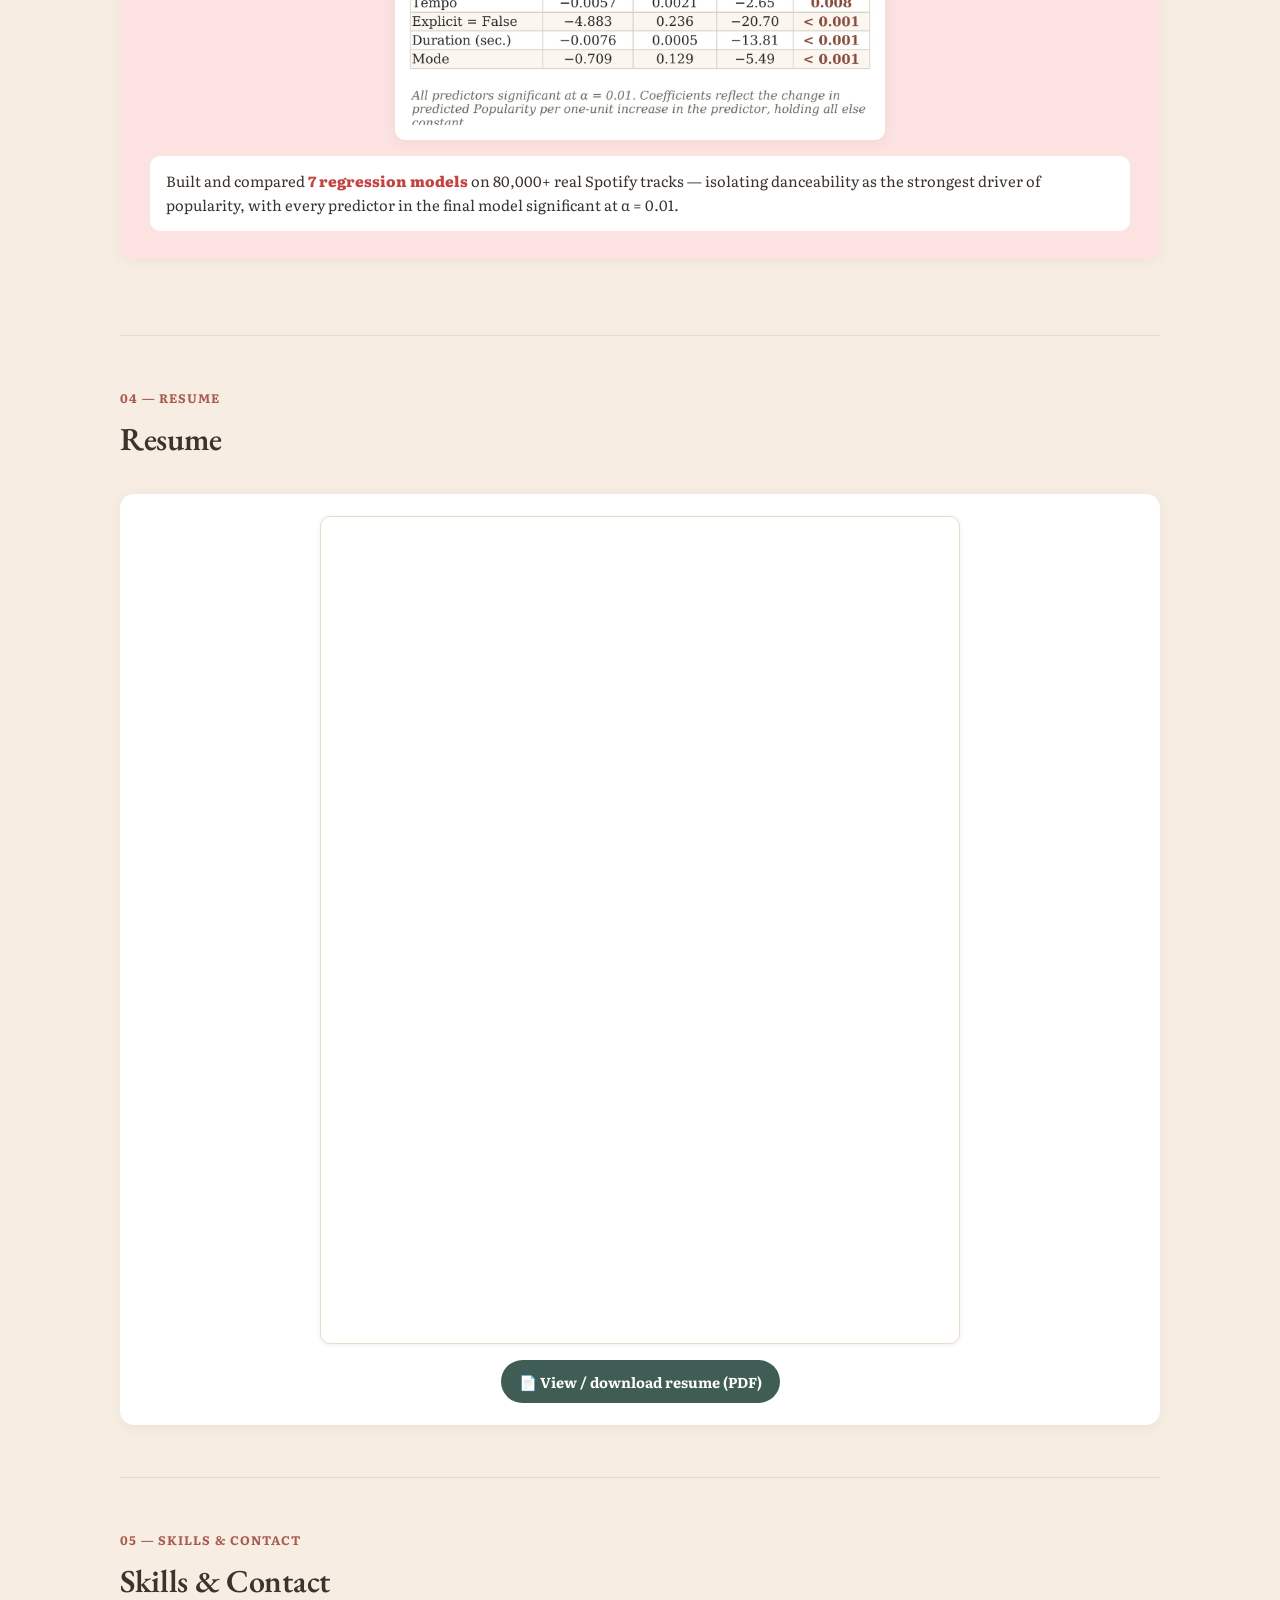
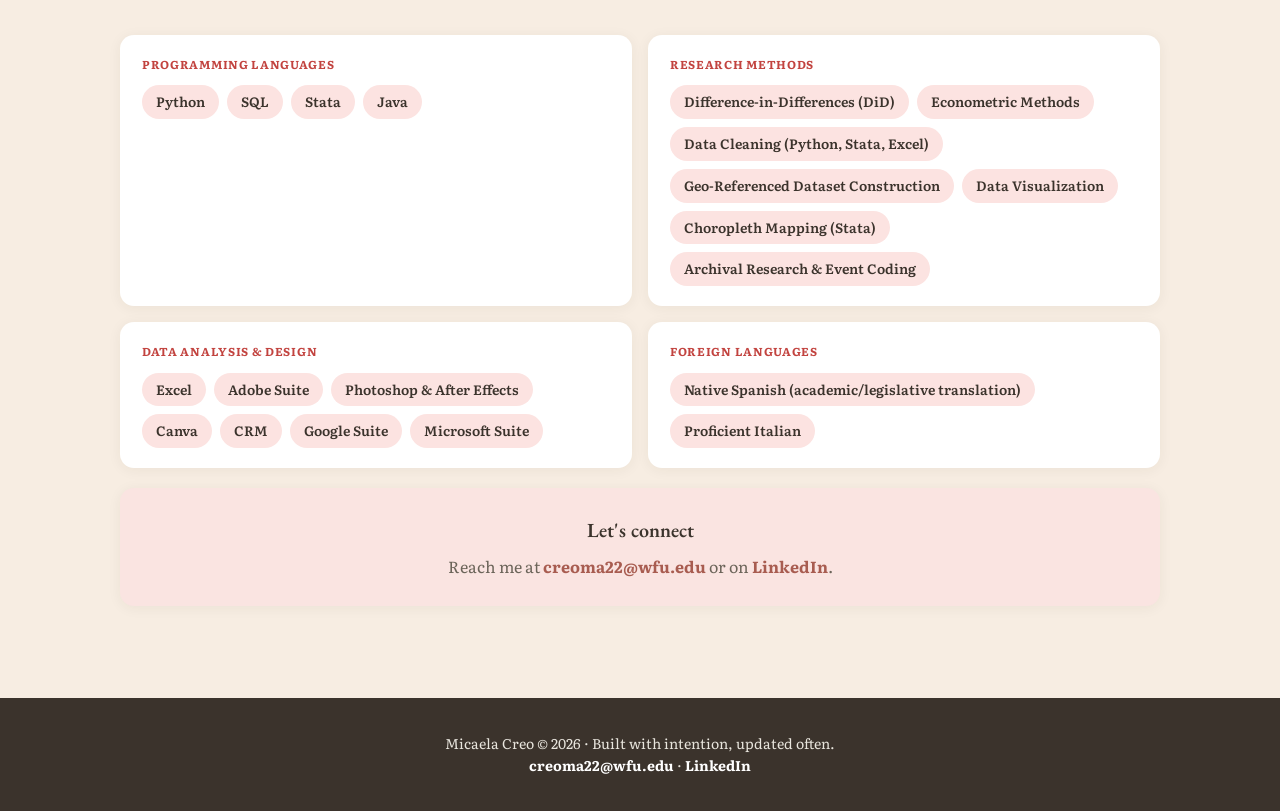
==== commit 0937fe33: "Update resume link and improve personal description" ====
--- a/index.html
+++ b/index.html
@@ -37,27 +37,19 @@
         <div>✉️ <a href="mailto:creoma22@wfu.edu">creoma22@wfu.edu</a></div>
         <div>🔗 <a href="https://www.linkedin.com/in/micaela-creo-9766a9268/" target="_blank" rel="noopener">LinkedIn</a></div>
       </div>
-      <a class="resume-btn" href="assets/Micaela_Creo_Resume.pdf" target="_blank" rel="noopener">📄 View my resume</a>
+      <a class="resume-btn" href="https://drive.google.com/file/d/1WmHheZR5WpDYzryVzxVVawSh9KjDfaHu/view?usp=sharing" target="_blank" rel="noopener">📄 View my resume</a>
     </div>
 
     <div id="about" class="about-callout reveal">
       <h1>Micaela Creo</h1>
       <div class="tagline">About Me</div>
-      <p>I'm a first-generation student pursuing a Master's in Business Analytics at Wake Forest University, following a B.A. in Economics and Sociology that I completed despite the heavy time commitments as a college cheerleader (3.94 GPA, Magna Cum Laude).</p>
-      <p>My professional and academic background seamlessly blends quantitative and qualitative research. My projects and research assistantship allow me to answer technically complex problems through statistical and econometric modeling in Python, Excel, Stata, Java, or R — yet never without asking the right questions to think critically and decipher sociological context.</p>
-      <p>I believe language is our greatest gift! I'm a native Spanish speaker, proficient in Italian, with excellent English communication skills. I'm a writer, a cheerleader, and a musician, all of which embed themselves into my professional skillset. I represented a team of 20 iHeartMedia interns in a 30-minute project presentation to a room full of executive and senior VPs — after which my supervisor assured me I'd "be in front of a camera one day."</p>
+      <p>I'm a first-generation student pursuing a Master's in Business Analytics at Wake Forest University after graduating Magna Cum Laude with a B.A. in Economics and Sociology, while balancing long practices and gamedays on the cheerleading team!</p>
+      <p>My professional and academic background seamlessly blends quantitative and qualitative research. My projects and research assistantship allow me to answer technically complex problems through statistical modeling and database querying in Python, Excel, Stata, Java, and SQL. My business and social science blend leads me to ask critical questions and decipher sociological context.</p>
+      <p>I believe language is our greatest gift! I'm a native Spanish speaker, proficient in Italian, with excellent English communication skills. My interests in writing and music embed themselves into my professional skillset. I represented a team of 20 iHeartMedia interns in a 30-minute project presentation to a room full of executive and senior VPs.</p>
       <p>I'm enthusiastic about exploring roles in analytics and consulting to employ my quick learning, creativity, attention to detail, and strategic thinking.</p>
     </div>
   </div>
 
-  <div class="video-block reveal">
-    <div class="poster-btn-wrap">
-      <a class="poster-btn" href="https://youtu.be/tv0DeRe7hzU" target="_blank" rel="noopener">
-        <svg class="yt-icon" viewBox="0 0 24 24" width="20" height="20" aria-hidden="true"><rect width="24" height="24" rx="6" fill="#FF0000"></rect><path d="M10 8l6 4-6 4V8z" fill="#fff"></path></svg>
-        Video: get to know me better!
-      </a>
-    </div>
-  </div>
 </header>
 
 <section id="education" class="page-section container reveal">
@@ -125,35 +117,34 @@
 
   <div class="filter-pills" role="group" aria-label="Filter projects by category">
     <button class="pill active" data-filter="all">All</button>
-    <button class="pill" data-filter="ml">Machine Learning</button>
-    <button class="pill" data-filter="research">Research</button>
-    <button class="pill" data-filter="class">Difference-in-Difference Model</button>
-    <button class="pill" data-filter="regression">Multiple Regression Model</button>
+    <button class="pill" data-filter="ml">ECG-Matching Siamese Network</button>
+    <button class="pill" data-filter="research">Economics Research Assistant</button>
+    <button class="pill" data-filter="class">Difference-in-Difference</button>
+    <button class="pill" data-filter="regression">Spotify Linear Regression</button>
   </div>
 
   <!-- ECG PATIENT MATCHING -->
   <div class="project-featured proj-card" data-category="ml">
     <span class="project-tag" style="background:var(--blue-text);">Machine Learning · 2nd Place</span>
     <h3>ECG Patient Matching: A Siamese Neural Network Across Hospital and Apple Watch Recordings</h3>
-    <div class="proj-sub">2026 Wake Forest ECG-AI Build-a-Thon · Built with a team of 3 · Python, TensorFlow/Keras</div>
+    <div class="proj-sub">2026 Wake Forest ECG-AI Build-a-Thon · Team "ECGals" (3-person team) · Python, TensorFlow/Keras</div>
 
     <div class="psa-grid">
       <div class="psa-card">
         <div class="psa-label">Context</div>
-        <p>In three weeks, we built a model that takes two Lead I ECGs and scores whether they came from the same patient, across hospital machines and Apple Watches. Entries were graded by AUROC on a hidden set of 1,000 pairs.</p>
+        <p>At the 2026 Wake Forest School of Medicine ECG-AI Build-a-Thon (hosted by Center for Artificial Intelligence Research), our team had three weeks to build a model that takes two Lead I ECGs (250 Hz, up to 10 seconds) and returns a single similarity score for whether they came from the same patient. Submissions were graded by AUROC on a hidden set of 1,000 pairs mixing hospital and Apple Watch recordings. Our team placed 2nd!</p>
       </div>
       <div class="psa-card">
         <div class="psa-label">My Role</div>
-        <p>The team built a Siamese 1-D neural network; I owned reproducibility and reliability. I retrained the early model across 10 seeds, showing a reported 0.85 averaged 0.80, so the team reported averages instead of best runs. I raised the question that led us to test on Apple Watch data, made the submission code robust to short, missing, and flat recordings, and verified the final package end to end.</p>
+        <p>Built with a team of 3: Developed and scaled a Siamese 1-D convolutional network (~93,600 parameters) trained on MIMIC-IV-ECG and SJLIFE data, with patient-level splits made before pairing to prevent leakage. I focused on reproducibility and reliability. I retrained an early model across 10 random seeds and separated the data seed from the training seed, showing that a reported 0.85 averaged 0.80 in reality (SD 0.09). Reporting averages allowed for measuring stable improvements. I ensured our final model ran on combinations of an Apple Watch and Clinical recording, and chose to repeat short recordings rather than pad zeroes (AUROC held at ~0.92 with 4-second inputs), missing values were interpolated, flat ECGs returned a score instead of crashing, and pairs could be scored in batches. Finally, I verified the exact reproduction of the 0.9221 result.</p>
       </div>
       <div class="psa-card">
         <div class="psa-label">Outcome</div>
-        <p>On unseen validation patients: 0.9747 AUROC hospital-to-hospital and 0.9221 hospital-to-Apple Watch with no Apple Watch retraining, versus 0.789 for a non-ML baseline. Hidden test scores weren't released. Research prototype, not a medical device.</p>
-      </div>
-    </div>
-
-    <div class="proj-images">
-      <img src="assets/ecg-title-slide.jpg" alt="ECGals title slide: Patient matching Lead I ECGs across clinical and wearable recordings using a Siamese network, 2026 ECG-AI Build-a-Thon">
+        <p>On unseen validation patients, the model reached 0.9747 AUROC for hospital-to-hospital matching (1,500 pairs) and 0.9221 for hospital-to-Apple Watch matching (36 patients), with no retraining on Apple Watch data. A simple non-ML heartbeat-shape baseline scored 0.789. 0.97 AUROC means a true match outranks a non-match about 97% of the time on validation results. We used our model to develop a working web prototype where a user inputs two ECG recordings and the Siamese model returns a similarity score, as seen below.</p>
+      </div>
+    </div>
+
+    <div class="proj-images proj-images--single">
       <img src="assets/ecg-matching-demo.jpg" alt="Prototype interface comparing two uploaded Lead I ECGs and returning a similarity score">
     </div>
 
@@ -266,9 +257,9 @@
   <h2 class="section-title">Resume</h2>
   <div class="resume-preview-card">
     <div class="resume-frame">
-      <iframe src="assets/Micaela_Creo_Resume.pdf#view=FitH" title="Micaela Creo — Resume Preview"></iframe>
-    </div>
-    <a class="resume-btn" style="width:auto; display:inline-block; margin-top:16px;" href="assets/Micaela_Creo_Resume.pdf" target="_blank" rel="noopener">📄 View / download resume (PDF)</a>
+      <iframe src="https://drive.google.com/file/d/1WmHheZR5WpDYzryVzxVVawSh9KjDfaHu/preview" title="Micaela Creo — Resume Preview" allow="autoplay"></iframe>
+    </div>
+    <a class="resume-btn" style="width:auto; display:inline-block; margin-top:16px;" href="https://drive.google.com/file/d/1WmHheZR5WpDYzryVzxVVawSh9KjDfaHu/view?usp=sharing" target="_blank" rel="noopener">📄 View / download resume (PDF)</a>
   </div>
 </section>
 
@@ -277,38 +268,42 @@
   <h2 class="section-title">Skills &amp; Contact</h2>
   <div class="skills-grid">
     <div class="skill-group">
-      <div class="skill-group-label">Programming &amp; Databases</div>
+      <div class="skill-group-label">Programming Languages</div>
       <div class="skill-tags">
-        <span class="skill-tag">Python (pandas, NumPy, Matplotlib, scikit-learn)</span>
-        <span class="skill-tag">SQL (PostgreSQL)</span>
+        <span class="skill-tag">Python</span>
+        <span class="skill-tag">SQL</span>
         <span class="skill-tag">Stata</span>
-        <span class="skill-tag">Git/GitHub</span>
+        <span class="skill-tag">Java</span>
       </div>
     </div>
     <div class="skill-group">
       <div class="skill-group-label">Research Methods</div>
       <div class="skill-tags">
-        <span class="skill-tag">Causal Inference (DiD)</span>
-        <span class="skill-tag">Linear/Logistic Regression</span>
-        <span class="skill-tag">Model Diagnostics</span>
-        <span class="skill-tag">Data Cleaning</span>
-        <span class="skill-tag">Geo-Referenced Datasets</span>
+        <span class="skill-tag">Difference-in-Differences (DiD)</span>
+        <span class="skill-tag">Econometric Methods</span>
+        <span class="skill-tag">Data Cleaning (Python, Stata, Excel)</span>
+        <span class="skill-tag">Geo-Referenced Dataset Construction</span>
+        <span class="skill-tag">Data Visualization</span>
+        <span class="skill-tag">Choropleth Mapping (Stata)</span>
+        <span class="skill-tag">Archival Research &amp; Event Coding</span>
       </div>
     </div>
     <div class="skill-group">
-      <div class="skill-group-label">Tools</div>
+      <div class="skill-group-label">Data Analysis &amp; Design</div>
       <div class="skill-tags">
-        <span class="skill-tag">Tableau</span>
-        <span class="skill-tag">Microsoft Suite (Excel)</span>
+        <span class="skill-tag">Excel</span>
+        <span class="skill-tag">Adobe Suite</span>
+        <span class="skill-tag">Photoshop &amp; After Effects</span>
+        <span class="skill-tag">Canva</span>
+        <span class="skill-tag">CRM</span>
         <span class="skill-tag">Google Suite</span>
-        <span class="skill-tag">Adobe Creative Suite</span>
-        <span class="skill-tag">Canva</span>
+        <span class="skill-tag">Microsoft Suite</span>
       </div>
     </div>
     <div class="skill-group">
       <div class="skill-group-label">Foreign Languages</div>
       <div class="skill-tags">
-        <span class="skill-tag">Native Spanish</span>
+        <span class="skill-tag">Native Spanish (academic/legislative translation)</span>
         <span class="skill-tag">Proficient Italian</span>
       </div>
     </div>
